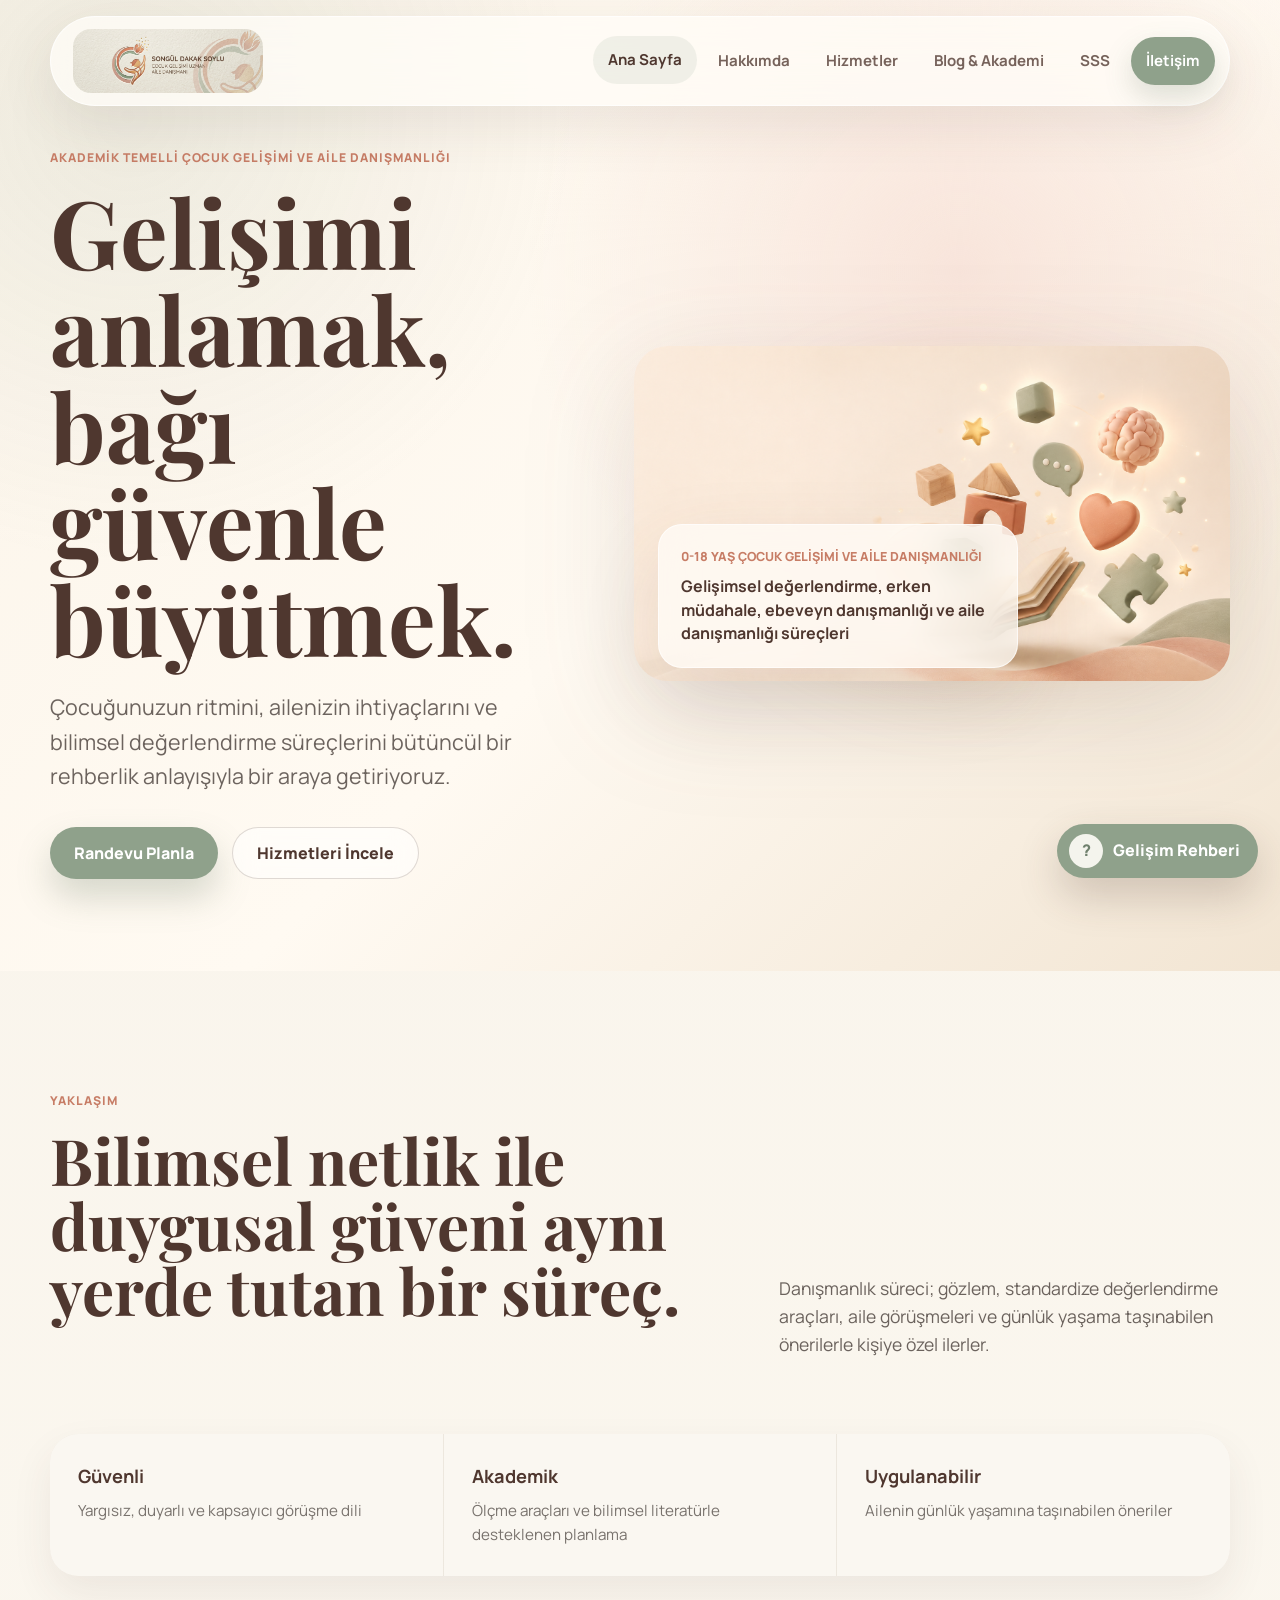
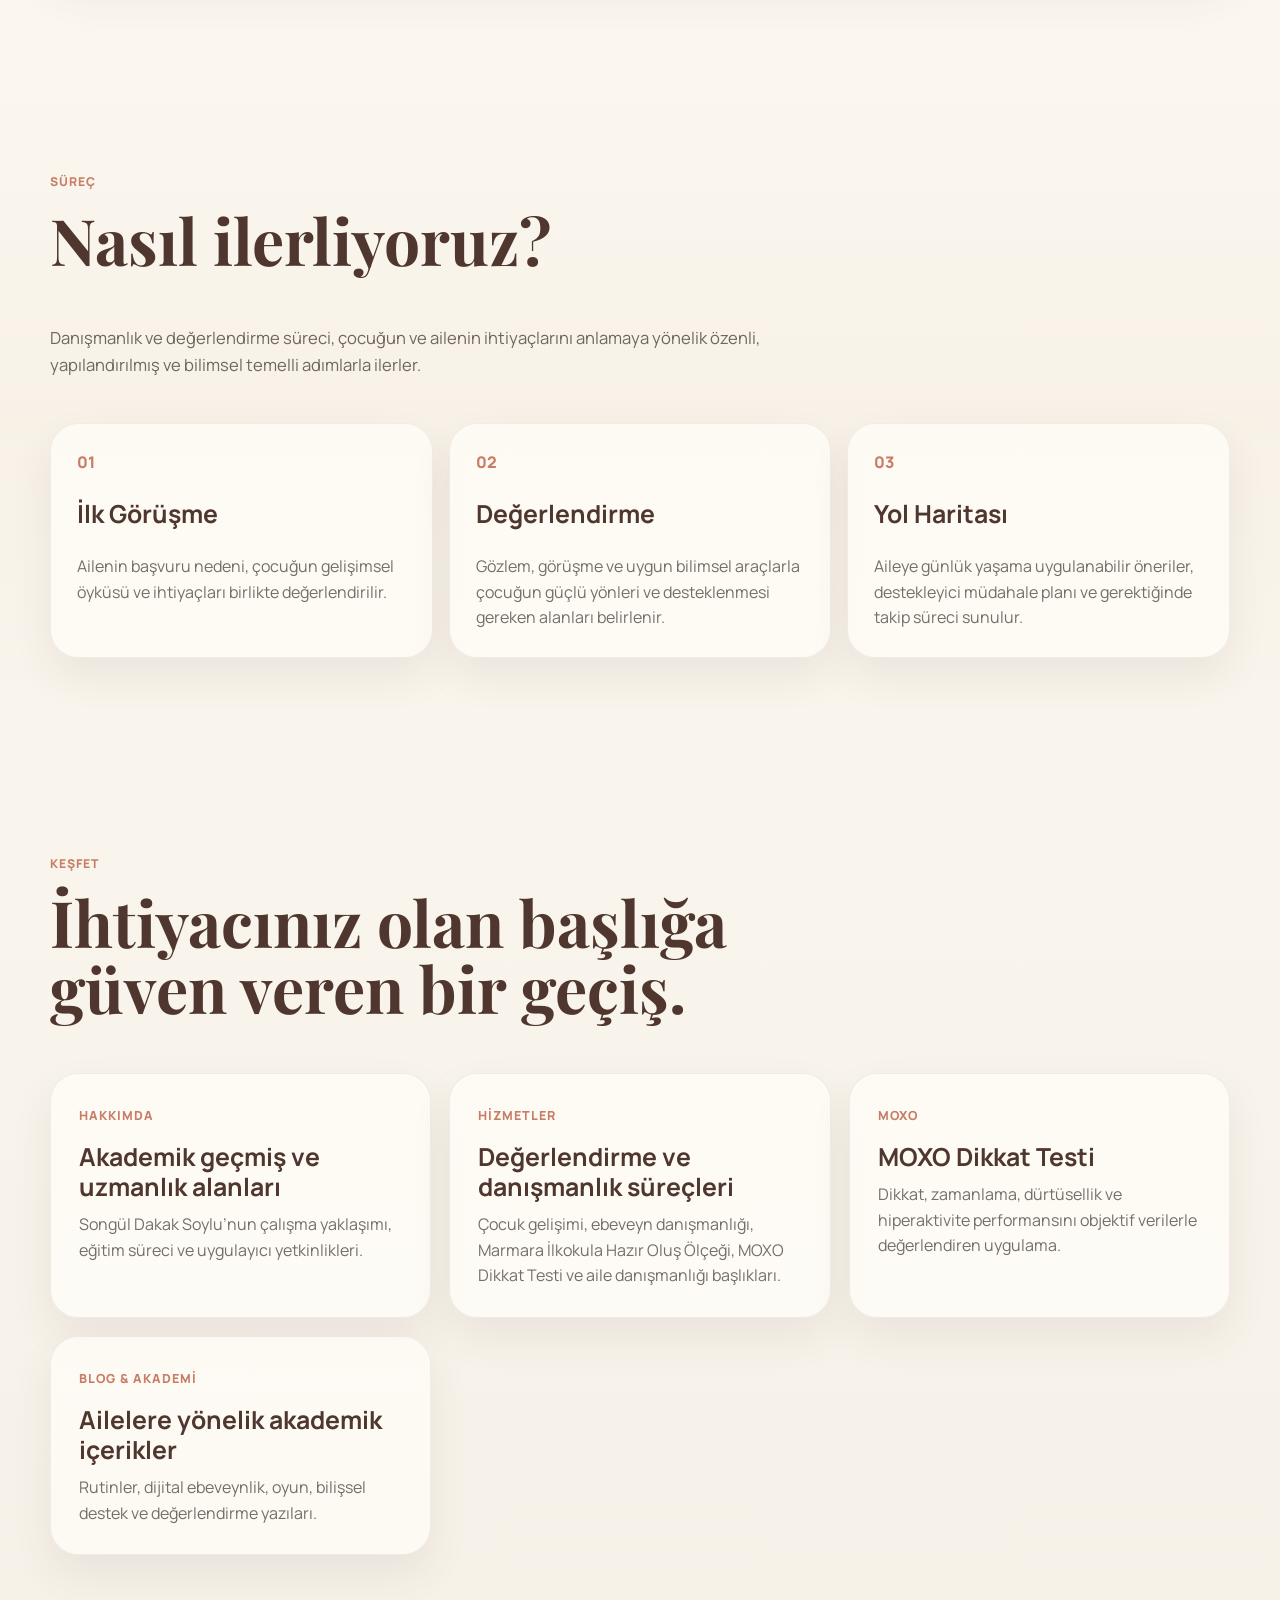
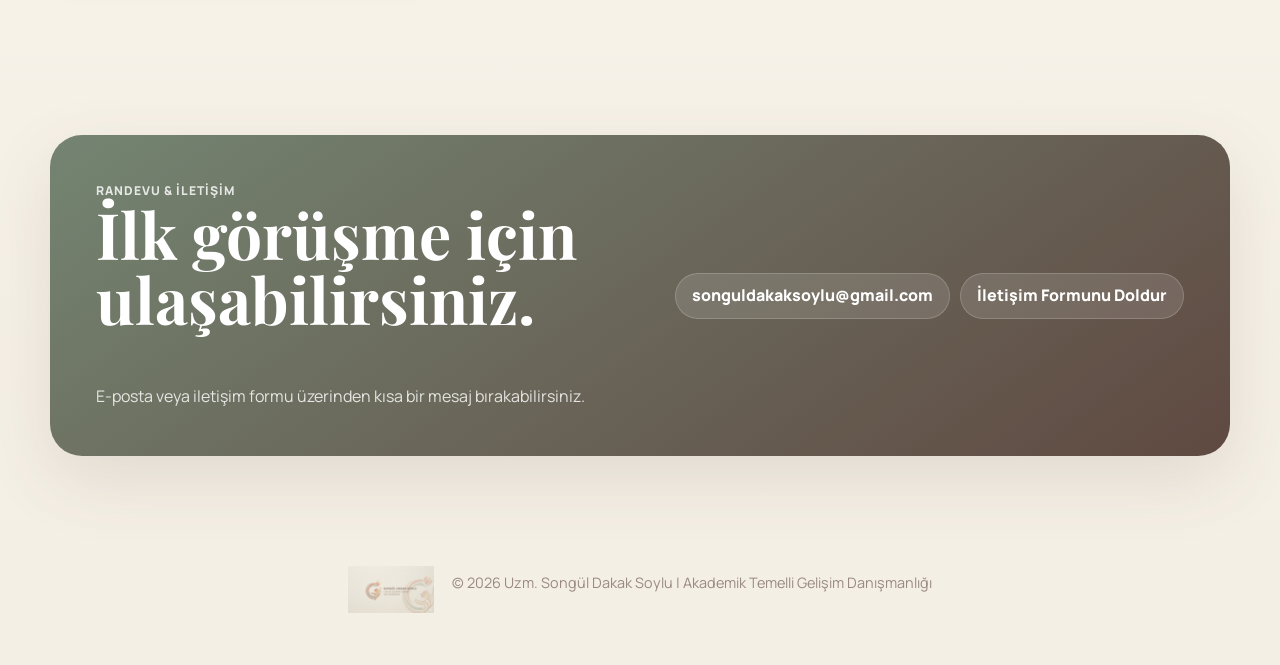
==== index.html @ 831664be "Initial website upload" ====
<!DOCTYPE html>
<html lang="tr">
<head>
  <meta charset="UTF-8">
  <meta name="viewport" content="width=device-width, initial-scale=1.0">
  <meta name="description" content="Çocuk gelişimi, gelişimsel değerlendirme, ebeveyn danışmanlığı ve aile danışmanlığı alanlarında akademik temelli, bütüncül ve güven veren danışmanlık hizmetleri.">
  <title>Songül Dakak Soylu | Çocuk Gelişimi Uzmanı ve Aile Danışmanı</title>
  <link rel="preconnect" href="https://fonts.googleapis.com">
  <link rel="preconnect" href="https://fonts.gstatic.com" crossorigin>
  <link href="https://fonts.googleapis.com/css2?family=Manrope:wght@400;500;600;700;800&family=Playfair+Display:wght@600;700&display=swap" rel="stylesheet">
  <link rel="stylesheet" href="assets/css/style.css">
</head>
<body>
  <header class="site-header" data-header>
    <a class="brand" href="index.html" aria-label="Ana sayfa">
      <img src="assets/images/logo-son.png" alt="Songül Dakak Soylu logosu">
    </a>
    <button class="menu-toggle" type="button" aria-label="Menüyü aç" aria-expanded="false" data-menu-toggle><span></span><span></span></button>
    <nav class="site-nav" data-nav>
      <a class="is-active" href="index.html">Ana Sayfa</a>
      <a href="hakkimda.html">Hakkımda</a>
      <a href="hizmetler.html">Hizmetler</a>
      <a href="blog.html">Blog & Akademi</a>
      <a href="sss.html">SSS</a>
      <a class="nav-cta" href="iletisim.html">İletişim</a>
    </nav>
  </header>

  <main>
    <section class="hero section">
      <div class="hero-shell">
        <div class="hero-content reveal">
          <p class="eyebrow">Akademik temelli çocuk gelişimi ve aile danışmanlığı</p>
          <h1>Gelişimi anlamak, bağı güvenle büyütmek.</h1>
          <p class="hero-lead">Çocuğunuzun ritmini, ailenizin ihtiyaçlarını ve bilimsel değerlendirme süreçlerini bütüncül bir rehberlik anlayışıyla bir araya getiriyoruz.</p>
          <div class="hero-actions">
            <a class="button primary" href="iletisim.html">Randevu Planla</a>
            <a class="button secondary" href="hizmetler.html">Hizmetleri İncele</a>
          </div>
        </div>
        <div class="hero-visual reveal">
          <img src="assets/images/hero-3d.png" alt="Çocuk gelişimi, oyun, öğrenme ve duygu sembollerini gösteren pastel 3D illüstrasyon">
          <div class="hero-panel">
            <span>0-18 Yaş Çocuk Gelişimi ve Aile Danışmanlığı</span>
            <strong>Gelişimsel değerlendirme, erken müdahale, ebeveyn danışmanlığı ve aile danışmanlığı süreçleri</strong>
          </div>
        </div>
      </div>
    </section>

    <section class="intro section">
      <div class="section-kicker">Yaklaşım</div>
      <div class="intro-grid">
        <h2>Bilimsel netlik ile duygusal güveni aynı yerde tutan bir süreç.</h2>
        <p>Danışmanlık süreci; gözlem, standardize değerlendirme araçları, aile görüşmeleri ve günlük yaşama taşınabilen önerilerle kişiye özel ilerler.</p>
      </div>
      <div class="trust-strip reveal-group">
        <div><strong>Güvenli</strong><span>Yargısız, duyarlı ve kapsayıcı görüşme dili</span></div>
        <div><strong>Akademik</strong><span>Ölçme araçları ve bilimsel literatürle desteklenen planlama</span></div>
        <div><strong>Uygulanabilir</strong><span>Ailenin günlük yaşamına taşınabilen öneriler</span></div>
      </div>
    </section>

    <section class="process section">
      <div class="section-head reveal">
        <p class="eyebrow">Süreç</p>
        <h2>Nasıl ilerliyoruz?</h2>
        <p>Danışmanlık ve değerlendirme süreci, çocuğun ve ailenin ihtiyaçlarını anlamaya yönelik özenli, yapılandırılmış ve bilimsel temelli adımlarla ilerler.</p>
      </div>
      <div class="process-grid reveal-group">
        <article class="process-card">
          <span>01</span>
          <h3>İlk Görüşme</h3>
          <p>Ailenin başvuru nedeni, çocuğun gelişimsel öyküsü ve ihtiyaçları birlikte değerlendirilir.</p>
        </article>
        <article class="process-card">
          <span>02</span>
          <h3>Değerlendirme</h3>
          <p>Gözlem, görüşme ve uygun bilimsel araçlarla çocuğun güçlü yönleri ve desteklenmesi gereken alanları belirlenir.</p>
        </article>
        <article class="process-card">
          <span>03</span>
          <h3>Yol Haritası</h3>
          <p>Aileye günlük yaşama uygulanabilir öneriler, destekleyici müdahale planı ve gerektiğinde takip süreci sunulur.</p>
        </article>
      </div>
    </section>

    <section class="section">
      <div class="section-head reveal">
        <p class="eyebrow">Keşfet</p>
        <h2>İhtiyacınız olan başlığa güven veren bir geçiş.</h2>
      </div>
      <div class="home-links reveal-group">
        <a class="link-card" href="hakkimda.html">
          <span>Hakkımda</span>
          <h3>Akademik geçmiş ve uzmanlık alanları</h3>
          <p>Songül Dakak Soylu’nun çalışma yaklaşımı, eğitim süreci ve uygulayıcı yetkinlikleri.</p>
        </a>
        <a class="link-card" href="hizmetler.html">
          <span>Hizmetler</span>
          <h3>Değerlendirme ve danışmanlık süreçleri</h3>
          <p>Çocuk gelişimi, ebeveyn danışmanlığı, Marmara İlkokula Hazır Oluş Ölçeği, MOXO Dikkat Testi ve aile danışmanlığı başlıkları.</p>
        </a>
        <a class="link-card" href="hizmetler.html">
          <span>MOXO</span>
          <h3>MOXO Dikkat Testi</h3>
          <p>Dikkat, zamanlama, dürtüsellik ve hiperaktivite performansını objektif verilerle değerlendiren uygulama.</p>
        </a>
        <a class="link-card" href="blog.html">
          <span>Blog & Akademi</span>
          <h3>Ailelere yönelik akademik içerikler</h3>
          <p>Rutinler, dijital ebeveynlik, oyun, bilişsel destek ve değerlendirme yazıları.</p>
        </a>
      </div>
    </section>

    <section class="mini-contact section">
      <div class="mini-contact-card reveal">
        <div>
          <p class="eyebrow">Randevu & İletişim</p>
          <h2>İlk görüşme için ulaşabilirsiniz.</h2>
          <p>E-posta veya iletişim formu üzerinden kısa bir mesaj bırakabilirsiniz.</p>
        </div>
        <div class="mini-contact-actions">
          <a href="mailto:songuldakaksoylu@gmail.com">songuldakaksoylu@gmail.com</a>
          <a href="iletisim.html">İletişim Formunu Doldur</a>
        </div>
      </div>
    </section>
  </main>

  <footer class="site-footer">
    <img src="assets/images/logo-son.png" alt="">
    <p>© 2026 Uzm. Songül Dakak Soylu | Akademik Temelli Gelişim Danışmanlığı</p>
  </footer>
  <script src="assets/js/chatbot.js"></script>
  <script src="assets/js/main.js"></script>
</body>
</html>
---- assets/css/style.css ----
:root {
  --sage: #8fa18b;
  --sage-deep: #6f806d;
  --terracotta: #c77d66;
  --clay: #d8a25d;
  --earth: #4f372f;
  --ink: #2d2420;
  --ivory: #fbf7ef;
  --paper: #fffdf8;
  --linen: #efe3d2;
  --mist: #eef1ea;
  --shadow: 0 24px 70px rgba(79, 55, 47, 0.12);
  --soft-shadow: 0 18px 40px rgba(79, 55, 47, 0.08);
  --radius: 28px;
}

* {
  box-sizing: border-box;
}

html {
  scroll-behavior: smooth;
  scroll-padding-top: 116px;
}

body {
  margin: 0;
  color: var(--ink);
  background:
    radial-gradient(circle at top left, rgba(199, 125, 102, 0.12), transparent 28rem),
    linear-gradient(180deg, #f8f3ea 0%, var(--ivory) 48%, #f4efe5 100%);
  font-family: "Manrope", system-ui, sans-serif;
  line-height: 1.6;
}

body.nav-open {
  overflow: hidden;
}

a {
  color: inherit;
  text-decoration: none;
}

img {
  display: block;
  max-width: 100%;
}

.site-header {
  position: fixed;
  top: 16px;
  left: 50%;
  z-index: 50;
  width: min(1180px, calc(100% - 32px));
  transform: translateX(-50%);
  display: flex;
  align-items: center;
  justify-content: space-between;
  gap: 24px;
  padding: 12px 14px 12px 22px;
  border: 1px solid rgba(255, 255, 255, 0.7);
  border-radius: 999px;
  background: rgba(255, 253, 248, 0.76);
  box-shadow: 0 18px 55px rgba(79, 55, 47, 0.1);
  backdrop-filter: blur(22px);
  transition: padding 0.25s ease, box-shadow 0.25s ease, background 0.25s ease;
}

.site-header.is-scrolled {
  padding-block: 10px;
  background: rgba(255, 253, 248, 0.9);
  box-shadow: 0 12px 35px rgba(79, 55, 47, 0.12);
}

.site-header:hover {
  box-shadow: 0 20px 60px rgba(79, 55, 47, 0.15);
}

.brand {
  display: flex;
  align-items: center;
  width: clamp(165px, 15vw, 190px);
  height: 64px;
  overflow: hidden;
  border-radius: 18px;
  min-width: 150px;
}

.brand img {
  width: 100%;
  height: 100%;
  object-fit: cover;
  object-position: center;
  filter: drop-shadow(0 8px 18px rgba(79, 55, 47, 0.13));
}

.site-nav {
  display: flex;
  align-items: center;
  gap: 6px;
  font-size: 0.94rem;
  font-weight: 700;
  color: rgba(79, 55, 47, 0.78);
}

.site-nav a {
  padding: 12px 15px;
  border-radius: 999px;
  transition: color 0.22s ease, background 0.22s ease, transform 0.22s ease;
}

.site-nav a:hover,
.site-nav a.is-active {
  color: var(--earth);
  background: rgba(143, 161, 139, 0.13);
  transform: translateY(-1px);
}

.site-nav .nav-cta {
  color: #fff;
  background: var(--sage);
  box-shadow: 0 12px 28px rgba(111, 128, 109, 0.24);
}

.site-nav .nav-cta:hover {
  color: #fff;
  background: var(--sage-deep);
}

.menu-toggle {
  display: none;
  width: 46px;
  height: 46px;
  border: 0;
  border-radius: 50%;
  background: var(--sage);
  cursor: pointer;
}

.menu-toggle span {
  display: block;
  width: 18px;
  height: 2px;
  margin: 5px auto;
  border-radius: 99px;
  background: #fff;
  transition: transform 0.25s ease;
}

.section {
  position: relative;
  padding: 108px max(24px, calc((100vw - 1180px) / 2));
  scroll-margin-top: 116px;
}

.hero {
  min-height: auto;
  display: block;
  overflow: hidden;
  padding-top: 128px;
  padding-bottom: 72px;
  color: var(--ink);
  background:
    radial-gradient(circle at 75% 28%, rgba(247, 225, 215, 0.86), transparent 27rem),
    radial-gradient(circle at 10% 12%, rgba(143, 161, 139, 0.13), transparent 28rem),
    linear-gradient(135deg, #fbf4e9 0%, #fffaf2 54%, #f2e5d3 100%);
}

.page-main {
  padding-top: 116px;
}

.page-hero {
  padding-top: 84px;
  padding-bottom: 58px;
  background:
    radial-gradient(circle at 82% 18%, rgba(247, 225, 215, 0.72), transparent 28rem),
    linear-gradient(135deg, #fbf4e9 0%, #fffaf2 100%);
}

.blog-page-hero {
  padding-top: 56px;
  padding-bottom: 34px;
}

.page-hero-inner {
  width: min(1180px, calc(100% - 48px));
  margin: 0 auto;
}

.page-hero p:not(.eyebrow) {
  max-width: 720px;
  color: rgba(45, 36, 32, 0.68);
  font-size: 1.14rem;
}

.blog-hero-subtitle {
  margin-bottom: 14px;
  color: var(--earth);
  font-family: "Manrope", system-ui, sans-serif;
  font-size: clamp(1.35rem, 3vw, 2.15rem) !important;
  font-weight: 800;
  line-height: 1.18;
}

.hero-shell {
  display: grid;
  grid-template-columns: minmax(0, 0.92fr) minmax(360px, 1.08fr);
  gap: clamp(32px, 6vw, 78px);
  align-items: center;
}

.hero-visual {
  position: relative;
  isolation: isolate;
}

.hero-visual::before {
  content: "";
  position: absolute;
  inset: 10% 4% 2% 18%;
  z-index: -1;
  border-radius: 50%;
  background: rgba(216, 162, 93, 0.2);
  filter: blur(42px);
  animation: glowPulse 5.8s ease-in-out infinite;
}

.hero-visual img {
  width: 100%;
  height: auto;
  object-fit: contain;
  border-radius: 34px;
  filter: drop-shadow(0 28px 54px rgba(93, 64, 55, 0.14));
  animation: floatingHero 7.2s ease-in-out infinite;
}

.hero-content {
  position: relative;
  z-index: 2;
  width: min(620px, 100%);
  padding: 20px 0;
}

.eyebrow,
.section-kicker {
  margin: 0 0 16px;
  color: var(--terracotta);
  font-size: 0.76rem;
  font-weight: 800;
  letter-spacing: 0.08em;
  text-transform: uppercase;
}

.hero .eyebrow {
  color: var(--terracotta);
}

h1,
h2,
h3,
p {
  margin-top: 0;
}

h1,
h2 {
  font-family: "Playfair Display", Georgia, serif;
  line-height: 1.02;
  letter-spacing: 0;
}

h1 {
  max-width: 680px;
  margin-bottom: 24px;
  color: var(--earth);
  font-size: clamp(3rem, 7.4vw, 6.65rem);
}

h2 {
  color: var(--earth);
  font-size: clamp(2.2rem, 5vw, 4.9rem);
}

h3 {
  color: var(--earth);
  font-size: clamp(1.18rem, 2vw, 1.55rem);
  line-height: 1.22;
}

.hero-lead {
  max-width: 610px;
  margin-bottom: 34px;
  color: rgba(45, 36, 32, 0.7);
  font-size: clamp(1.05rem, 2vw, 1.34rem);
}

.button {
  display: inline-flex;
  align-items: center;
  justify-content: center;
  min-height: 52px;
  padding: 0 24px;
  border: 0;
  border-radius: 999px;
  font: inherit;
  font-weight: 800;
  cursor: pointer;
  transition: transform 0.22s ease, box-shadow 0.22s ease, background 0.22s ease;
}

.button:hover {
  transform: translateY(-2px);
}

.button.primary {
  color: #fff;
  background: var(--sage);
  box-shadow: 0 18px 34px rgba(111, 128, 109, 0.28);
}

.button.primary:hover {
  background: var(--sage-deep);
  box-shadow: 0 22px 42px rgba(111, 128, 109, 0.34);
}

.button.secondary {
  color: var(--earth);
  border: 1px solid rgba(79, 55, 47, 0.18);
  background: rgba(255, 255, 255, 0.5);
  backdrop-filter: blur(12px);
}

.hero-actions {
  display: flex;
  flex-wrap: wrap;
  gap: 14px;
}

.hero-panel {
  position: absolute;
  left: 4%;
  bottom: 4%;
  z-index: 3;
  width: min(360px, calc(100% - 48px));
  padding: 22px;
  border: 1px solid rgba(255, 255, 255, 0.66);
  border-radius: 24px;
  color: var(--earth);
  background: rgba(255, 253, 248, 0.72);
  box-shadow: 0 28px 80px rgba(93, 64, 55, 0.12);
  backdrop-filter: blur(18px);
}

.hero-panel span {
  display: block;
  margin-bottom: 8px;
  color: var(--terracotta);
  font-size: 0.78rem;
  font-weight: 800;
  text-transform: uppercase;
}

.home-links {
  display: grid;
  grid-template-columns: repeat(3, 1fr);
  gap: 18px;
}

.link-card,
.info-card {
  display: block;
  padding: 28px;
  border: 1px solid rgba(79, 55, 47, 0.08);
  border-radius: var(--radius);
  background: rgba(255, 253, 248, 0.78);
  box-shadow: var(--soft-shadow);
  transition: transform 0.24s ease, box-shadow 0.24s ease, border-color 0.24s ease;
}

.link-card:hover {
  transform: translateY(-5px);
  border-color: rgba(143, 161, 139, 0.34);
  box-shadow: var(--shadow);
}

.link-card span {
  color: var(--terracotta);
  font-size: 0.78rem;
  font-weight: 900;
  letter-spacing: 0.08em;
  text-transform: uppercase;
}

.link-card h3,
.info-card h3 {
  margin: 14px 0 10px;
}

.link-card p,
.info-card p {
  margin-bottom: 0;
  color: rgba(45, 36, 32, 0.66);
}

.hero-panel strong {
  display: block;
  font-size: 1rem;
  line-height: 1.45;
}

.intro {
  padding-top: 120px;
}

.intro-grid {
  display: grid;
  grid-template-columns: minmax(0, 1.08fr) minmax(280px, 0.72fr);
  gap: 52px;
  align-items: end;
}

.intro-grid p {
  color: rgba(45, 36, 32, 0.7);
  font-size: 1.1rem;
}

.trust-strip {
  display: grid;
  grid-template-columns: repeat(3, 1fr);
  gap: 1px;
  margin-top: 58px;
  overflow: hidden;
  border-radius: var(--radius);
  background: rgba(79, 55, 47, 0.08);
  box-shadow: var(--soft-shadow);
}

.trust-strip div {
  padding: 28px;
  background: rgba(255, 253, 248, 0.76);
}

.trust-strip strong,
.trust-strip span {
  display: block;
}

.trust-strip strong {
  margin-bottom: 8px;
  color: var(--earth);
  font-size: 1.14rem;
}

.trust-strip span {
  color: rgba(45, 36, 32, 0.63);
  font-size: 0.95rem;
}

.process {
  padding-top: 88px;
  padding-bottom: 88px;
  background: linear-gradient(180deg, rgba(255, 253, 248, 0), rgba(239, 227, 210, 0.26), rgba(255, 253, 248, 0));
}

.process .section-head p:not(.eyebrow) {
  max-width: 760px;
  color: rgba(45, 36, 32, 0.68);
  font-size: 1.04rem;
}

.process-grid {
  display: grid;
  grid-template-columns: repeat(3, 1fr);
  gap: 16px;
}

.process-card {
  padding: 26px;
  border: 1px solid rgba(79, 55, 47, 0.08);
  border-radius: var(--radius);
  background: rgba(255, 253, 248, 0.78);
  box-shadow: var(--soft-shadow);
}

.process-card span {
  display: inline-flex;
  margin-bottom: 24px;
  color: var(--terracotta);
  font-weight: 900;
}

.process-card p {
  margin-bottom: 0;
  color: rgba(45, 36, 32, 0.66);
}

.section-head {
  max-width: 810px;
  margin-bottom: 44px;
}

.services {
  background: linear-gradient(180deg, rgba(239, 227, 210, 0.36), rgba(251, 247, 239, 0));
}

.service-grid {
  display: grid;
  grid-template-columns: repeat(4, 1fr);
  gap: 16px;
}

.service-grid.expanded {
  grid-template-columns: repeat(auto-fit, minmax(260px, 1fr));
}

.service-groups {
  display: grid;
  gap: 34px;
}

.service-group h2 {
  margin-bottom: 18px;
  font-family: "Manrope", system-ui, sans-serif;
  font-size: clamp(1.35rem, 2.4vw, 2rem);
  line-height: 1.2;
}

.service-card,
.blog-card {
  position: relative;
  min-height: 310px;
  padding: 30px;
  border: 1px solid rgba(79, 55, 47, 0.08);
  border-radius: var(--radius);
  background: rgba(255, 253, 248, 0.78);
  box-shadow: var(--soft-shadow);
  transition: transform 0.28s ease, box-shadow 0.28s ease, border-color 0.28s ease;
}

.service-card:hover,
.blog-card:hover {
  transform: translateY(-7px);
  border-color: rgba(143, 161, 139, 0.34);
  box-shadow: var(--shadow);
}

.service-card.featured {
  color: #fff;
  background:
    linear-gradient(145deg, rgba(111, 128, 109, 0.96), rgba(79, 55, 47, 0.88)),
    var(--sage);
}

.service-card span {
  display: inline-flex;
  margin-bottom: 42px;
  color: var(--terracotta);
  font-weight: 800;
}

.service-card.featured span,
.service-card.featured h3,
.service-card.featured p {
  color: #fff;
}

.service-card p,
.blog-card p,
.about-copy p,
.academy-feature p,
.contact-info p {
  color: rgba(45, 36, 32, 0.68);
}

.service-card.featured p {
  color: rgba(255, 255, 255, 0.8);
}

.about-card {
  display: grid;
  grid-template-columns: 0.82fr 1fr;
  gap: 56px;
  align-items: start;
  padding: clamp(28px, 5vw, 64px);
  border: 1px solid rgba(79, 55, 47, 0.08);
  border-radius: 36px;
  background: rgba(255, 253, 248, 0.82);
  box-shadow: var(--shadow);
}

.about-copy h1 {
  margin-bottom: 26px;
}

.about-image {
  display: grid;
  place-items: center;
  min-height: 420px;
  overflow: hidden;
  border-radius: 28px;
  background:
    radial-gradient(circle at 20% 20%, rgba(199, 125, 102, 0.16), transparent 24rem),
    linear-gradient(145deg, #f4eadb, #fefbf6);
}

.about-image img {
  width: 100%;
  height: 100%;
  max-height: 560px;
  object-fit: contain;
  opacity: 0.96;
  border-radius: 22px;
}

.credentials {
  display: flex;
  flex-wrap: wrap;
  gap: 10px;
  margin-top: 28px;
}

.credentials span {
  padding: 10px 14px;
  border: 1px solid rgba(143, 161, 139, 0.24);
  border-radius: 999px;
  color: var(--earth);
  background: rgba(143, 161, 139, 0.1);
  font-size: 0.88rem;
  font-weight: 800;
}

.programs-block {
  grid-column: 1 / -1;
  margin-top: 34px;
  padding-top: 30px;
  border-top: 1px solid rgba(79, 55, 47, 0.09);
}

.programs-block h2 {
  margin-bottom: 14px;
  font-family: "Manrope", system-ui, sans-serif;
  font-size: clamp(1.35rem, 2.4vw, 2rem);
  line-height: 1.2;
}

.programs-block > p {
  max-width: 760px;
  margin-bottom: 22px;
}

.program-groups {
  display: grid;
  gap: 22px;
}

.program-group > h3 {
  margin: 0 0 12px;
  color: var(--sage-deep);
  font-size: 0.98rem;
  font-weight: 900;
  letter-spacing: 0.06em;
  text-transform: uppercase;
}

.program-grid {
  display: grid;
  grid-template-columns: repeat(auto-fit, minmax(250px, 1fr));
  gap: 12px;
}

.program-card {
  padding: 18px;
  border: 1px solid rgba(143, 161, 139, 0.22);
  border-radius: 20px;
  background: rgba(143, 161, 139, 0.08);
}

.program-card h3 {
  margin-bottom: 8px;
  color: var(--earth);
  font-size: 1rem;
}

.program-card p {
  margin-bottom: 0;
  color: rgba(45, 36, 32, 0.68);
  font-size: 0.93rem;
  line-height: 1.58;
}

.academy-feature {
  display: flex;
  align-items: center;
  justify-content: space-between;
  gap: 24px;
  margin-bottom: 18px;
  padding: 34px;
  border-radius: var(--radius);
  background: var(--earth);
  box-shadow: var(--shadow);
}

.academy-feature h3,
.academy-feature p {
  color: #fff;
}

.academy-feature p {
  max-width: 600px;
  margin-bottom: 0;
  opacity: 0.78;
}

.blog-list {
  margin-top: 18px;
}

.blog-list[hidden],
.blog-detail[hidden] {
  display: none !important;
}

.blog-grid {
  display: grid;
  grid-template-columns: repeat(3, 1fr);
  gap: 18px;
}

.blog-card {
  display: grid;
  grid-template-rows: auto 1fr;
  min-height: 260px;
  overflow: hidden;
  padding: 0;
  color: inherit;
  text-align: left;
  appearance: none;
  cursor: pointer;
  font: inherit;
}

.blog-card:focus-visible,
.back-to-list:focus-visible {
  outline: 4px solid rgba(143, 161, 139, 0.35);
  outline-offset: 4px;
}

.blog-card img {
  width: 100%;
  aspect-ratio: 16 / 10;
  object-fit: cover;
  background: var(--linen);
}

.blog-card-body {
  padding: 24px;
}

.blog-card span {
  display: inline-flex;
  margin-bottom: 18px;
  color: var(--sage-deep);
  font-size: 0.78rem;
  font-weight: 900;
  letter-spacing: 0.08em;
  text-transform: uppercase;
}

.blog-detail {
  margin-top: 28px;
}

.back-to-list {
  display: inline-flex;
  align-items: center;
  justify-content: center;
  min-height: 48px;
  margin-bottom: 24px;
  padding: 0 20px;
  border: 1px solid rgba(143, 161, 139, 0.25);
  border-radius: 999px;
  color: var(--sage-deep);
  background: rgba(255, 253, 248, 0.84);
  box-shadow: var(--soft-shadow);
  font: inherit;
  font-weight: 900;
  cursor: pointer;
  transition: transform 0.22s ease, box-shadow 0.22s ease;
}

.back-to-list::before {
  content: "←";
  margin-right: 8px;
}

.back-to-list:hover {
  transform: translateY(-2px);
  box-shadow: var(--shadow);
}

.blog-detail-card {
  overflow: hidden;
  border: 1px solid rgba(79, 55, 47, 0.08);
  border-radius: 34px;
  background: rgba(255, 253, 248, 0.9);
  box-shadow: var(--shadow);
}

.article-image-container {
  display: flex;
  justify-content: center;
  padding: clamp(22px, 4vw, 48px);
  background: #fff;
}

.article-image-container img {
  width: min(100%, 1100px);
  height: auto;
  max-height: 620px;
  object-fit: contain;
  border-radius: 26px;
  box-shadow: var(--soft-shadow);
}

.article-content {
  width: min(900px, 100%);
  margin: 0 auto;
  padding: clamp(30px, 5vw, 64px) clamp(18px, 4vw, 32px);
}

.article-content .article-title {
  margin-bottom: 28px;
  font-size: clamp(2rem, 4vw, 3.45rem);
}

.article-content .article-section-title {
  margin: 48px 0 18px;
  color: var(--earth);
  font-family: "Playfair Display", Georgia, serif;
  font-size: clamp(1.65rem, 3vw, 2.35rem);
  line-height: 1.16;
}

.article-content h3 {
  margin: 44px 0 16px;
  padding-left: 16px;
  border-left: 5px solid var(--sage);
  color: var(--sage-deep);
}

.article-content p {
  margin-bottom: 24px;
  color: rgba(45, 36, 32, 0.72);
  font-size: 1.04rem;
  line-height: 1.88;
}

.article-content ul {
  margin: 0 0 28px;
  padding: 0;
  list-style: none;
}

.article-content li {
  position: relative;
  margin-bottom: 14px;
  padding-left: 28px;
  color: rgba(45, 36, 32, 0.74);
  line-height: 1.75;
}

.article-content li::before {
  content: "";
  position: absolute;
  top: 0.72em;
  left: 0;
  width: 9px;
  height: 9px;
  border-radius: 50%;
  background: var(--sage);
}

.highlight-box {
  margin: 34px 0;
  padding: clamp(22px, 4vw, 36px);
  border-radius: 26px;
  color: var(--earth);
  background: linear-gradient(135deg, rgba(247, 225, 215, 0.9), rgba(239, 227, 210, 0.72));
}

.article-cta {
  border: 1px solid rgba(143, 161, 139, 0.24);
  background: linear-gradient(135deg, rgba(143, 161, 139, 0.16), rgba(247, 225, 215, 0.74));
  font-weight: 800;
}

.faq-hero {
  padding-bottom: 42px;
}

.faq-section {
  padding-top: 72px;
}

.faq-shell {
  width: min(960px, 100%);
  margin: 0 auto;
}

.faq-category {
  margin-bottom: 34px;
}

.faq-category h2 {
  margin-bottom: 18px;
  font-family: "Manrope", system-ui, sans-serif;
  font-size: clamp(1.35rem, 2.5vw, 2rem);
  line-height: 1.22;
}

.faq-list {
  display: grid;
  gap: 12px;
}

.faq-item {
  overflow: hidden;
  border: 1px solid rgba(79, 55, 47, 0.09);
  border-radius: 22px;
  background: rgba(255, 253, 248, 0.86);
  box-shadow: var(--soft-shadow);
}

.faq-item summary {
  display: flex;
  align-items: center;
  justify-content: space-between;
  gap: 18px;
  padding: 20px 22px;
  color: var(--earth);
  font-weight: 900;
  cursor: pointer;
  list-style: none;
}

.faq-item summary::-webkit-details-marker {
  display: none;
}

.faq-item summary::after {
  content: "+";
  flex: 0 0 auto;
  width: 30px;
  height: 30px;
  display: inline-grid;
  place-items: center;
  border-radius: 50%;
  color: #fff;
  background: var(--sage);
  font-weight: 900;
  transition: transform 0.22s ease, background 0.22s ease;
}

.faq-item[open] summary::after {
  content: "−";
  background: var(--sage-deep);
}

.faq-item summary:focus-visible {
  outline: 4px solid rgba(143, 161, 139, 0.35);
  outline-offset: 4px;
}

.faq-answer {
  padding: 0 22px 22px;
}

.faq-answer p {
  margin-bottom: 14px;
  color: rgba(45, 36, 32, 0.72);
  line-height: 1.78;
}

.faq-keywords,
.faq-cta {
  padding: 14px 16px;
  border-radius: 18px;
  background: rgba(143, 161, 139, 0.09);
  font-size: 0.94rem;
}

.faq-keywords span {
  color: var(--earth);
  font-weight: 900;
}

.faq-cta {
  color: var(--earth) !important;
  background: linear-gradient(135deg, rgba(247, 225, 215, 0.75), rgba(239, 227, 210, 0.52));
}

.contact-shell {
  display: grid;
  grid-template-columns: 0.82fr 1fr;
  overflow: hidden;
  border-radius: 36px;
  background: var(--paper);
  box-shadow: var(--shadow);
}

.mini-contact {
  padding-top: 72px;
  padding-bottom: 72px;
}

.mini-contact-card {
  display: grid;
  grid-template-columns: 1fr auto;
  gap: 28px;
  align-items: center;
  padding: clamp(28px, 5vw, 46px);
  border-radius: 32px;
  color: #fff;
  background: linear-gradient(145deg, rgba(111, 128, 109, 0.96), rgba(79, 55, 47, 0.9));
  box-shadow: var(--shadow);
}

.mini-contact-card h2,
.mini-contact-card p {
  color: #fff;
}

.mini-contact-card p {
  margin-bottom: 0;
  opacity: 0.82;
}

.mini-contact-actions {
  display: flex;
  flex-wrap: wrap;
  gap: 10px;
  justify-content: flex-end;
}

.mini-contact-actions a {
  display: inline-flex;
  align-items: center;
  min-height: 46px;
  padding: 0 16px;
  border: 1px solid rgba(255, 255, 255, 0.18);
  border-radius: 999px;
  background: rgba(255, 255, 255, 0.12);
  color: #fff;
  font-weight: 800;
}

.contact-info {
  padding: clamp(30px, 5vw, 60px);
  color: #fff;
  background:
    linear-gradient(145deg, rgba(111, 128, 109, 0.96), rgba(79, 55, 47, 0.92)),
    var(--sage);
}

.contact-info h2,
.contact-info p {
  color: #fff;
}

.contact-info p {
  opacity: 0.82;
}

.contact-links {
  display: grid;
  gap: 12px;
  margin-top: 34px;
}

.contact-links a {
  padding: 15px 17px;
  border: 1px solid rgba(255, 255, 255, 0.18);
  border-radius: 18px;
  background: rgba(255, 255, 255, 0.1);
  transition: transform 0.22s ease, background 0.22s ease;
}

.contact-links a:hover {
  transform: translateX(4px);
  background: rgba(255, 255, 255, 0.16);
}

.contact-form {
  display: grid;
  gap: 18px;
  padding: clamp(28px, 5vw, 60px);
}

label span {
  display: block;
  margin-bottom: 8px;
  color: rgba(79, 55, 47, 0.62);
  font-size: 0.78rem;
  font-weight: 900;
  letter-spacing: 0.06em;
  text-transform: uppercase;
}

input,
select,
textarea {
  width: 100%;
  border: 1px solid rgba(79, 55, 47, 0.12);
  border-radius: 18px;
  outline: 0;
  padding: 16px 18px;
  color: var(--ink);
  background: #fbfaf6;
  font: inherit;
  transition: border-color 0.2s ease, box-shadow 0.2s ease, background 0.2s ease;
}

input:focus,
select:focus,
textarea:focus {
  border-color: rgba(143, 161, 139, 0.7);
  background: #fff;
  box-shadow: 0 0 0 4px rgba(143, 161, 139, 0.12);
}

textarea {
  resize: vertical;
}

.site-footer {
  display: flex;
  align-items: center;
  justify-content: center;
  gap: 18px;
  padding: 38px 24px 52px;
  color: rgba(79, 55, 47, 0.55);
  font-size: 0.9rem;
  text-align: center;
}

.site-footer img {
  width: 86px;
  opacity: 0.7;
}

.sr-only {
  position: absolute;
  width: 1px;
  height: 1px;
  padding: 0;
  overflow: hidden;
  clip: rect(0, 0, 0, 0);
  white-space: nowrap;
  border: 0;
}

.chatbot-widget {
  position: fixed;
  right: 22px;
  bottom: 22px;
  z-index: 120;
  font-family: "Manrope", system-ui, sans-serif;
}

.chatbot-toggle {
  display: inline-flex;
  align-items: center;
  gap: 10px;
  min-height: 54px;
  padding: 0 18px 0 12px;
  border: 0;
  border-radius: 999px;
  color: #fff;
  background: var(--sage);
  box-shadow: 0 18px 42px rgba(79, 55, 47, 0.22);
  font: inherit;
  font-weight: 900;
  cursor: pointer;
  transition: transform 0.22s ease, background 0.22s ease, box-shadow 0.22s ease;
}

.chatbot-toggle:hover {
  transform: translateY(-2px);
  background: var(--sage-deep);
  box-shadow: 0 22px 50px rgba(79, 55, 47, 0.28);
}

.chatbot-toggle:focus-visible,
.chatbot-close:focus-visible,
.chatbot-form button:focus-visible,
.chatbot-quick button:focus-visible {
  outline: 4px solid rgba(143, 161, 139, 0.35);
  outline-offset: 4px;
}

.chatbot-toggle-icon {
  display: inline-grid;
  place-items: center;
  width: 34px;
  height: 34px;
  border-radius: 50%;
  color: var(--sage-deep);
  background: rgba(255, 253, 248, 0.9);
  font-weight: 900;
}

.chatbot-panel {
  position: absolute;
  right: 0;
  bottom: 70px;
  width: min(380px, calc(100vw - 32px));
  max-height: min(660px, calc(100vh - 120px));
  display: grid;
  grid-template-rows: auto minmax(180px, 1fr) auto auto;
  overflow: hidden;
  border: 1px solid rgba(79, 55, 47, 0.1);
  border-radius: 28px;
  background: rgba(255, 253, 248, 0.96);
  box-shadow: 0 28px 80px rgba(79, 55, 47, 0.2);
  backdrop-filter: blur(20px);
}

.chatbot-panel[hidden] {
  display: none !important;
}

.chatbot-header {
  display: flex;
  align-items: flex-start;
  justify-content: space-between;
  gap: 18px;
  padding: 20px;
  color: #fff;
  background: linear-gradient(145deg, rgba(111, 128, 109, 0.98), rgba(79, 55, 47, 0.92));
}

.chatbot-header p {
  margin-bottom: 3px;
  color: #fff;
  font-weight: 900;
}

.chatbot-header span {
  color: rgba(255, 255, 255, 0.78);
  font-size: 0.84rem;
}

.chatbot-close {
  display: inline-grid;
  place-items: center;
  flex: 0 0 auto;
  width: 34px;
  height: 34px;
  border: 0;
  border-radius: 50%;
  color: #fff;
  background: rgba(255, 255, 255, 0.14);
  font: inherit;
  font-size: 1.35rem;
  line-height: 1;
  cursor: pointer;
}

.chatbot-messages {
  display: grid;
  align-content: start;
  gap: 10px;
  min-height: 0;
  overflow-y: auto;
  padding: 18px;
}

.chatbot-message {
  width: fit-content;
  max-width: 92%;
  padding: 12px 14px;
  border-radius: 18px;
  color: rgba(45, 36, 32, 0.76);
  background: rgba(143, 161, 139, 0.1);
  font-size: 0.93rem;
  line-height: 1.52;
  white-space: pre-line;
}

.chatbot-message.bot {
  border-top-left-radius: 6px;
}

.chatbot-message.user {
  justify-self: end;
  border-top-right-radius: 6px;
  color: #fff;
  background: var(--sage);
}

.chatbot-quick {
  display: flex;
  gap: 8px;
  overflow-x: auto;
  padding: 0 18px 14px;
}

.chatbot-quick button {
  flex: 0 0 auto;
  border: 1px solid rgba(143, 161, 139, 0.24);
  border-radius: 999px;
  padding: 9px 12px;
  color: var(--earth);
  background: rgba(255, 253, 248, 0.9);
  font: inherit;
  font-size: 0.82rem;
  font-weight: 800;
  cursor: pointer;
}

.chatbot-form {
  display: grid;
  grid-template-columns: minmax(0, 1fr) auto;
  gap: 8px;
  padding: 14px;
  border-top: 1px solid rgba(79, 55, 47, 0.08);
  background: rgba(239, 227, 210, 0.28);
}

.chatbot-form input {
  min-height: 44px;
  border-radius: 999px;
  padding: 0 14px;
  font-size: 0.92rem;
}

.chatbot-form button {
  min-height: 44px;
  border: 0;
  border-radius: 999px;
  padding: 0 14px;
  color: #fff;
  background: var(--sage);
  font: inherit;
  font-size: 0.9rem;
  font-weight: 900;
  cursor: pointer;
}

.reveal,
.reveal-group > * {
  opacity: 0;
  transform: translateY(22px);
  transition: opacity 0.7s ease, transform 0.7s ease;
}

.reveal.is-visible,
.reveal-group > *.is-visible {
  opacity: 1;
  transform: translateY(0);
}

@keyframes floatingHero {
  from {
    transform: translate3d(0, -6px, 0);
  }
  50% {
    transform: translate3d(0, 8px, 0);
  }
  to {
    transform: translate3d(0, -6px, 0);
  }
}

@keyframes glowPulse {
  0%,
  100% {
    opacity: 0.58;
    transform: scale(0.96);
  }
  50% {
    opacity: 0.86;
    transform: scale(1.04);
  }
}

@media (prefers-reduced-motion: reduce) {
  *,
  *::before,
  *::after {
    scroll-behavior: auto !important;
    animation-duration: 0.001ms !important;
    transition-duration: 0.001ms !important;
  }
}

@media (max-width: 1040px) {
  .site-header {
    border-radius: 28px;
  }

  .brand {
    width: 150px;
    height: 58px;
    min-width: 150px;
  }

  .site-nav {
    gap: 0;
    font-size: 0.88rem;
  }

  .site-nav a {
    padding-inline: 10px;
  }

  .hero-panel {
    width: min(420px, calc(100% - 32px));
  }

  .service-grid {
    grid-template-columns: repeat(2, 1fr);
  }

  .service-grid.expanded {
    grid-template-columns: repeat(2, 1fr);
  }

  .intro-grid,
  .contact-shell,
  .mini-contact-card {
    grid-template-columns: 1fr;
  }

  .mini-contact-actions {
    justify-content: flex-start;
  }

  .about-image {
    min-height: 320px;
  }
}

@media (max-width: 880px) {
  .hero-shell {
    grid-template-columns: 1fr;
  }

  .about-card {
    grid-template-columns: 1fr;
  }
}

@media (max-width: 760px) {
  .site-header {
    top: 10px;
    width: calc(100% - 20px);
    padding: 8px 10px 8px 12px;
  }

  .brand {
    width: clamp(122px, 36vw, 140px);
    height: 50px;
    min-width: 112px;
  }

  .menu-toggle {
    display: block;
  }

  .site-nav {
    position: fixed;
    top: calc(100% + 10px);
    right: 0;
    left: 0;
    display: grid;
    gap: 8px;
    padding: 18px;
    border-radius: 26px;
    background: rgba(255, 253, 248, 0.96);
    box-shadow: var(--shadow);
    opacity: 0;
    pointer-events: none;
    transform: translateY(-8px);
    transition: opacity 0.24s ease, transform 0.24s ease;
  }

  .site-nav.is-open {
    opacity: 1;
    pointer-events: auto;
    transform: translateY(0);
  }

  .site-nav a {
    padding: 14px 16px;
  }

  .menu-toggle[aria-expanded="true"] span:first-child {
    transform: translateY(3.5px) rotate(45deg);
  }

  .menu-toggle[aria-expanded="true"] span:last-child {
    transform: translateY(-3.5px) rotate(-45deg);
  }

  .section {
    padding: 78px 18px;
    scroll-margin-top: 100px;
  }

  .hero {
    padding-top: 112px;
    padding-bottom: 54px;
  }

  .page-main {
    padding-top: 98px;
  }

  .page-hero {
    padding-top: 52px;
    padding-bottom: 34px;
  }

  .page-hero-inner {
    width: calc(100% - 36px);
  }

  h1 {
    font-size: clamp(3rem, 16vw, 4.9rem);
  }

  h2 {
    font-size: clamp(2.1rem, 11vw, 3.55rem);
  }

  .hero-lead {
    font-size: 1rem;
  }

  .hero-visual img {
    border-radius: 24px;
  }

  .hero-panel {
    position: relative;
    left: auto;
    bottom: auto;
    width: 100%;
    margin-top: 14px;
  }

  .hero-actions,
  .academy-feature {
    align-items: stretch;
    flex-direction: column;
  }

  .button {
    width: 100%;
  }

  .trust-strip,
  .service-grid,
  .blog-grid,
  .home-links,
  .process-grid,
  .program-grid {
    grid-template-columns: 1fr;
  }

  .service-grid.expanded {
    grid-template-columns: 1fr;
  }

  .service-card,
  .blog-card {
    min-height: auto;
  }

  .service-card span,
  .blog-card span {
    margin-bottom: 24px;
  }

  .about-card,
  .contact-shell {
    border-radius: 26px;
  }

  .about-image {
    min-height: 260px;
    border-radius: 22px;
  }

  .site-footer {
    flex-direction: column;
  }

  .chatbot-widget {
    right: 14px;
    bottom: 14px;
    left: 14px;
    display: flex;
    justify-content: flex-end;
  }

  .chatbot-panel {
    right: 0;
    bottom: 68px;
    width: 100%;
    max-height: min(620px, calc(100vh - 96px));
  }

  .chatbot-toggle {
    min-height: 52px;
    padding-right: 16px;
  }
}

@media print {
  html {
    scroll-padding-top: 0;
  }

  body {
    background: #fff;
  }

  .site-header,
  .menu-toggle,
  .hero-visual::before {
    position: static;
    box-shadow: none;
  }

  .section,
  .page-hero,
  .mini-contact {
    padding-top: 32px;
    padding-bottom: 32px;
  }

  .page-main,
  .hero {
    padding-top: 0;
  }

  .button,
  .mini-contact-actions,
  .contact-form button {
    box-shadow: none;
  }
}
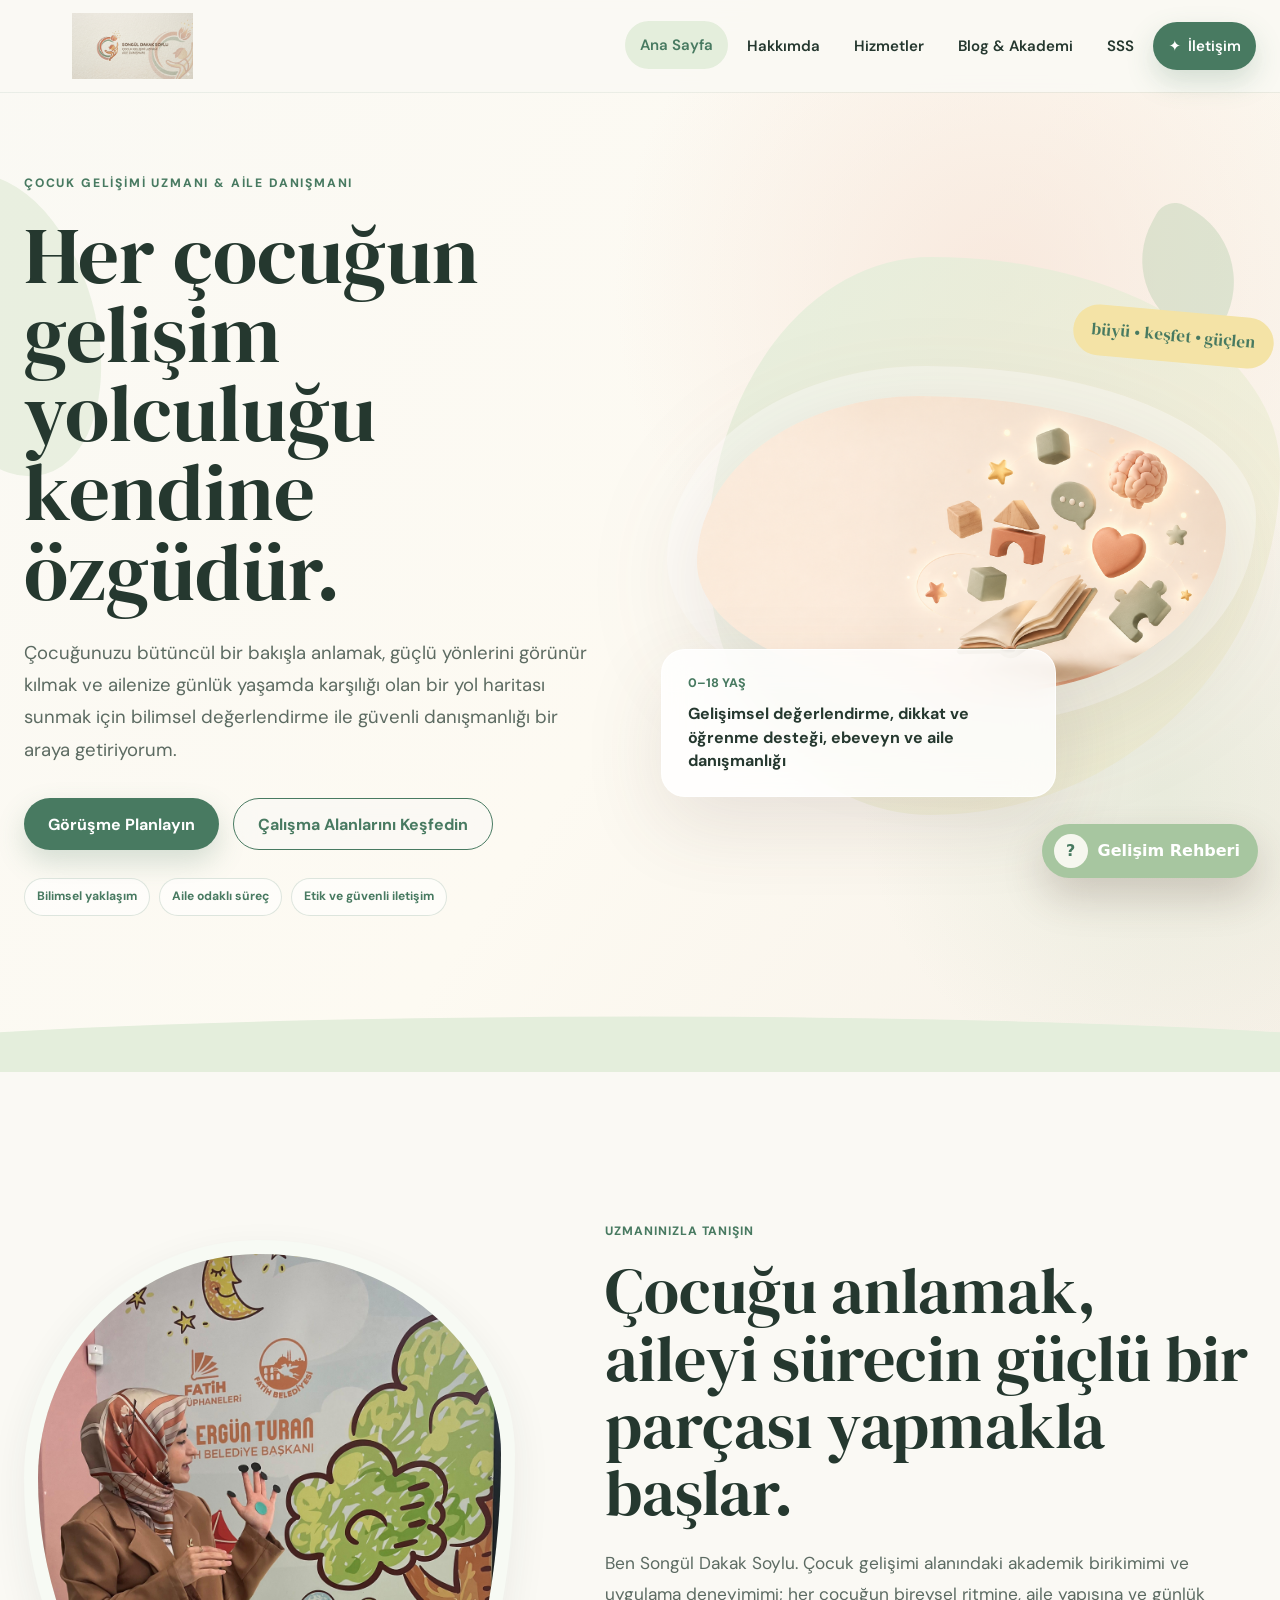
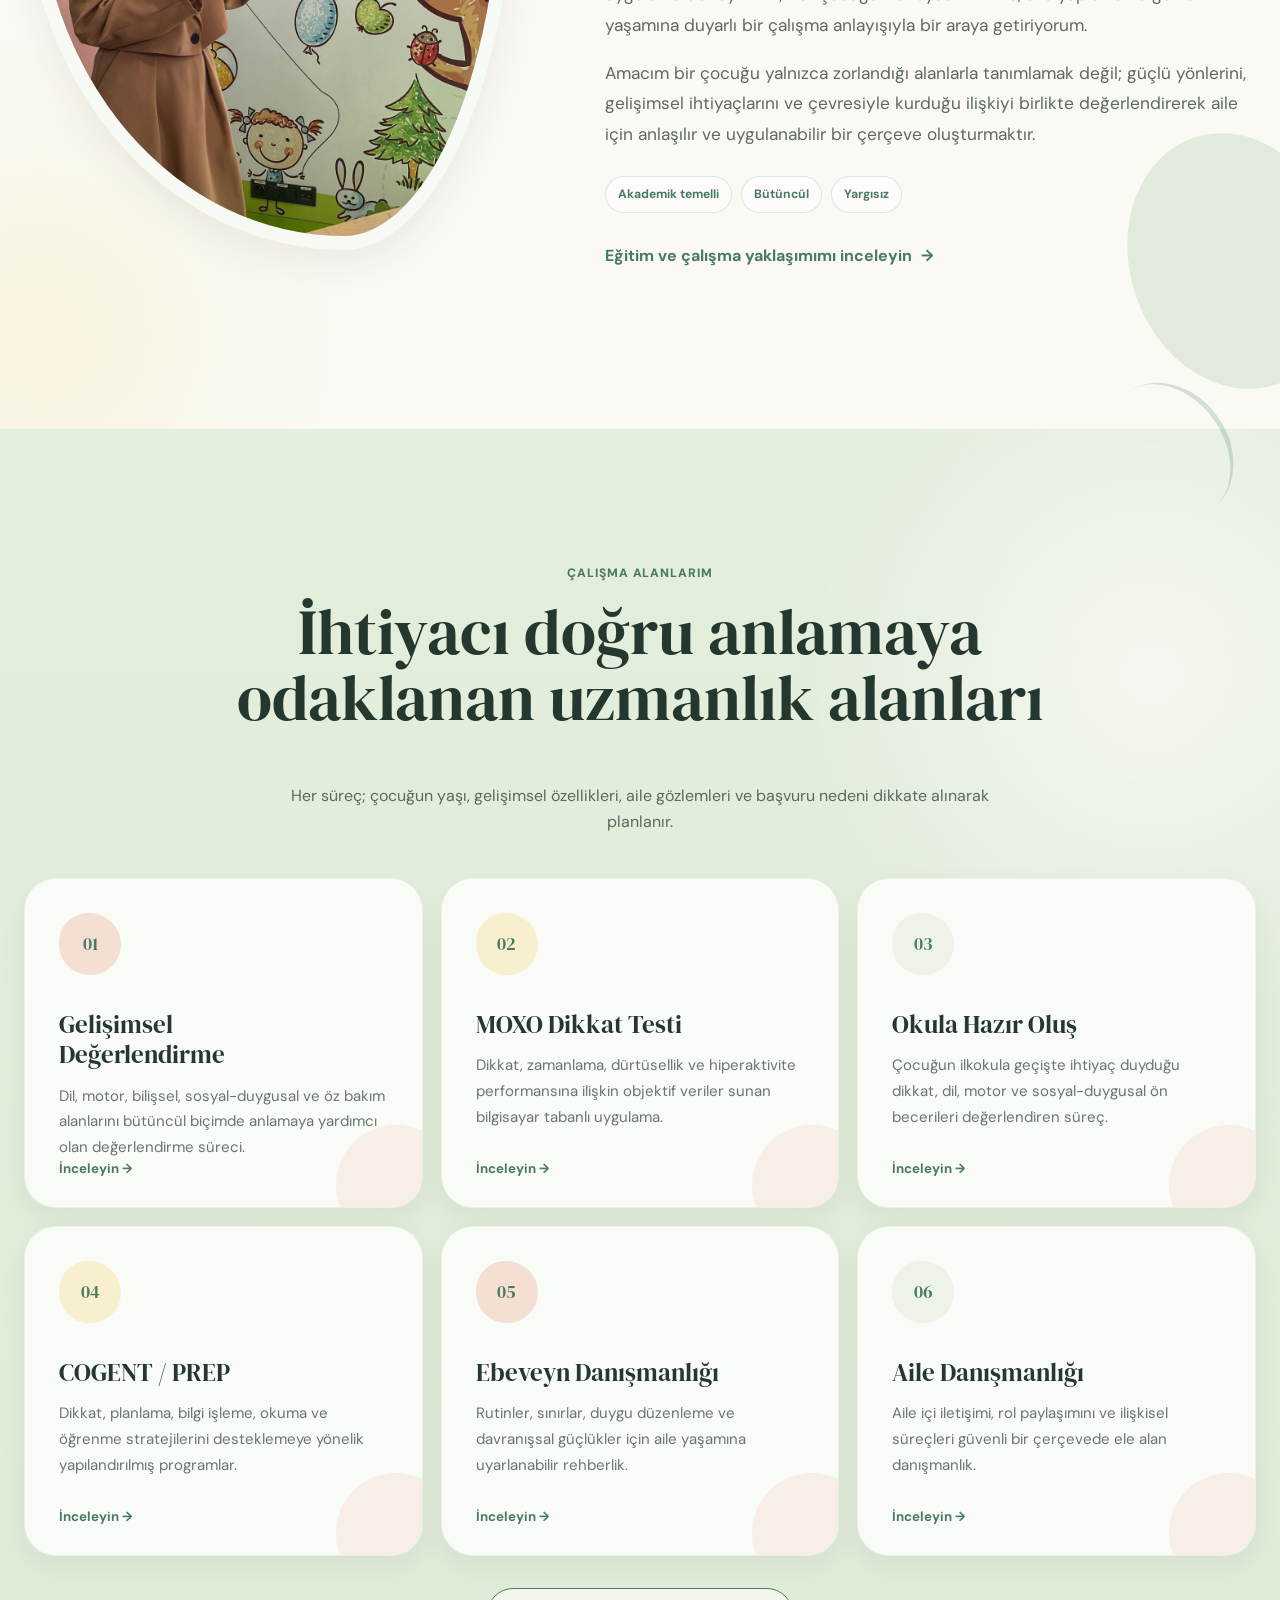
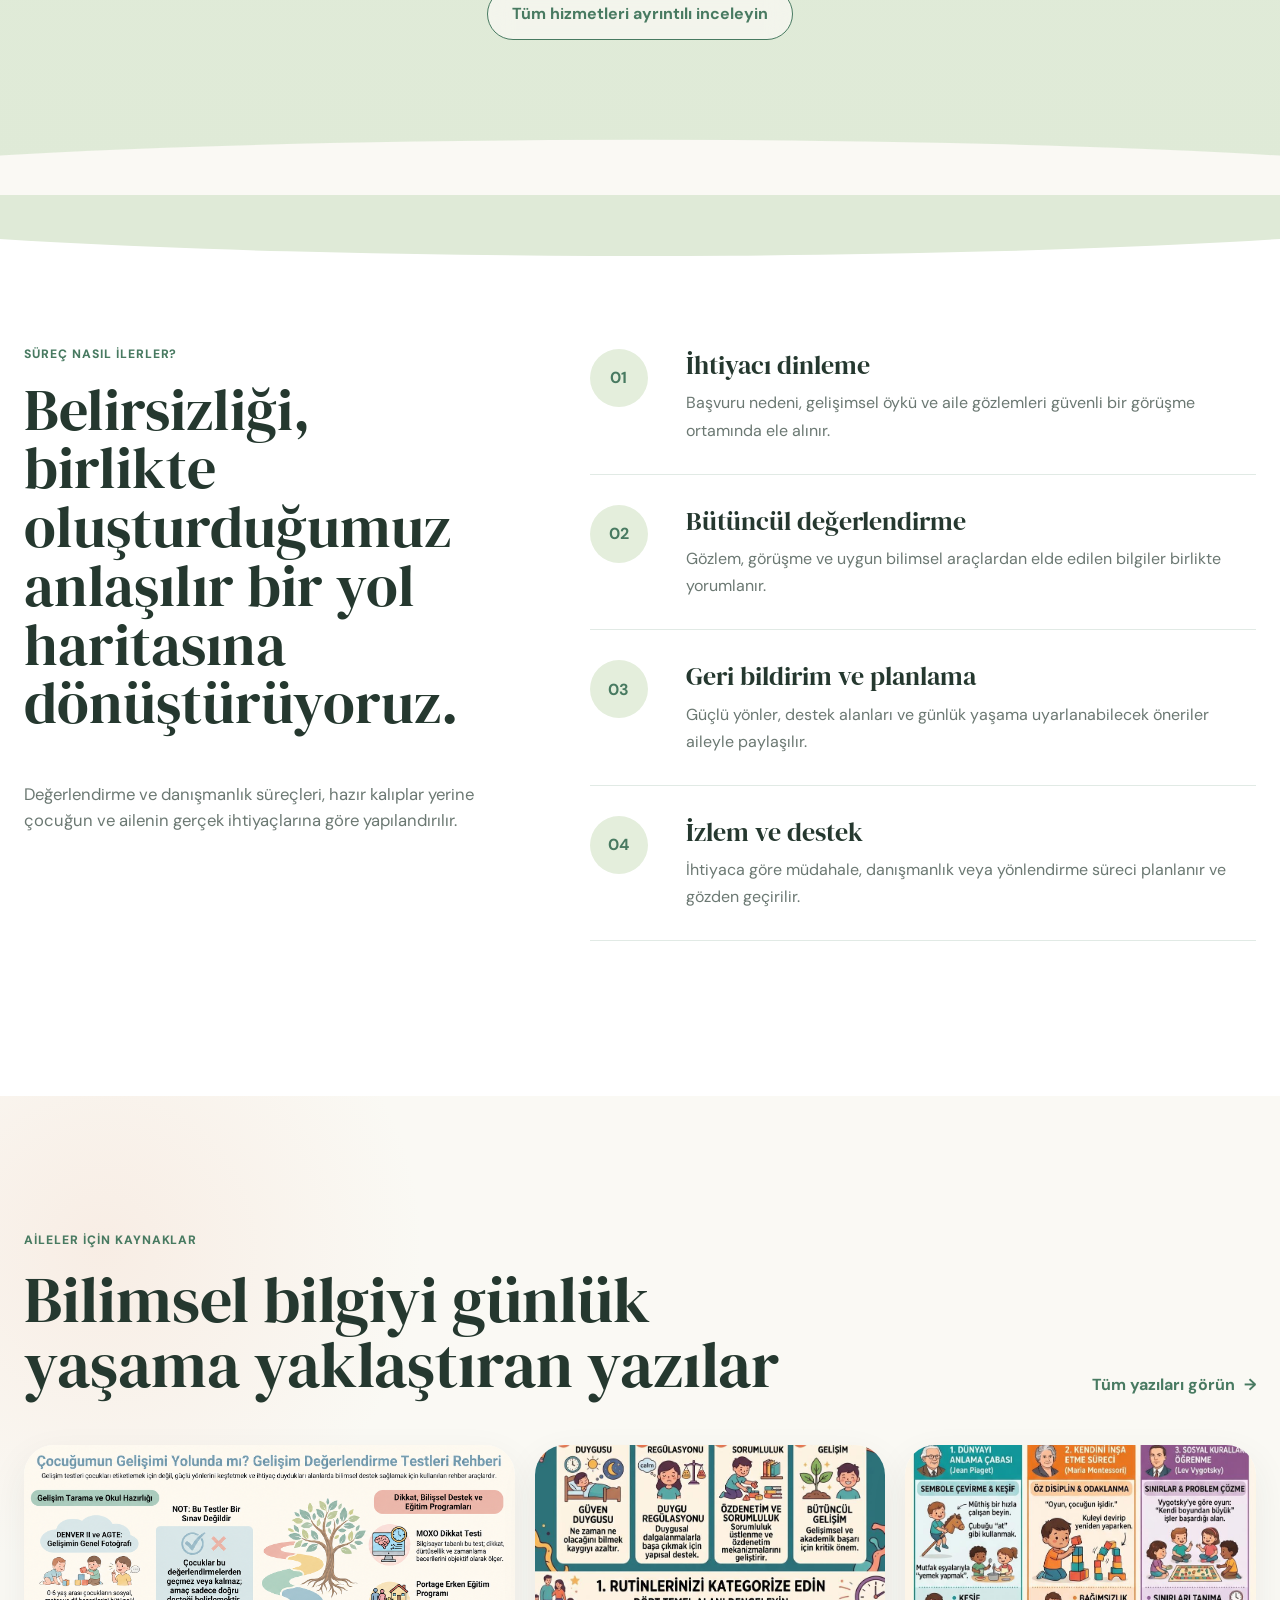
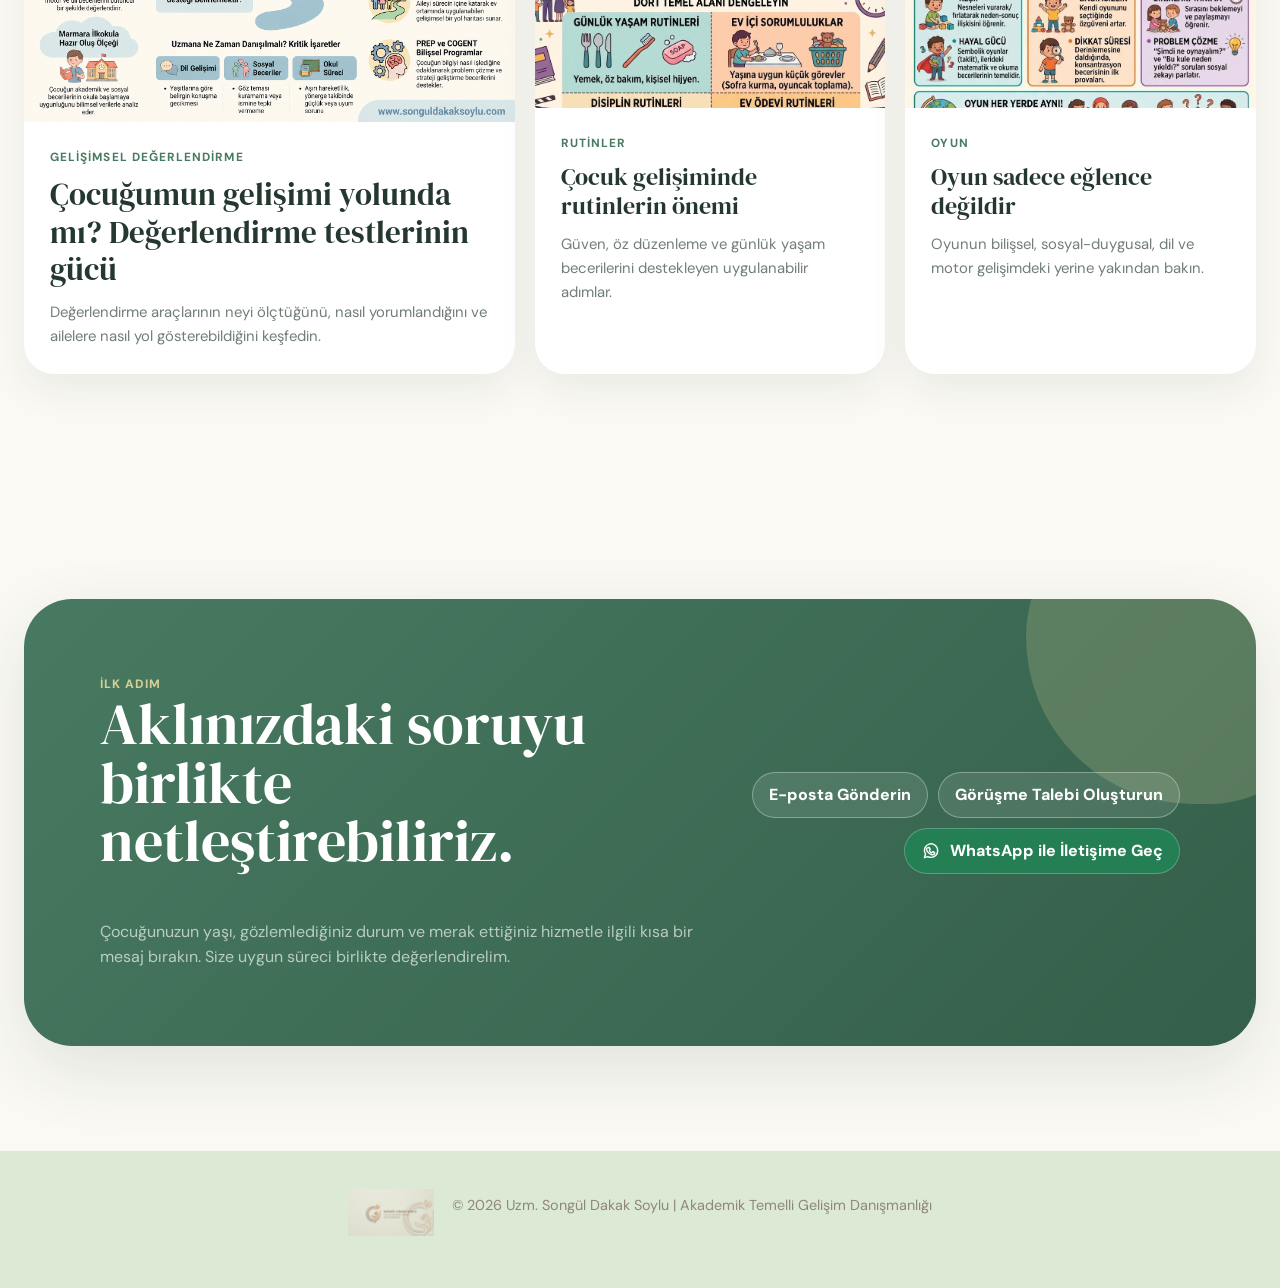
==== commit 9810a4d4: "Snapshot: uncommitted pastel-theme working copy as found Co-Authored-By: Claude Sonnet 5.5 <noreply@" ====
--- a/index.html
+++ b/index.html
@@ -5,24 +5,25 @@
   <meta name="viewport" content="width=device-width, initial-scale=1.0">
   <meta name="description" content="Çocuk gelişimi, gelişimsel değerlendirme, ebeveyn danışmanlığı ve aile danışmanlığı alanlarında akademik temelli, bütüncül ve güven veren danışmanlık hizmetleri.">
   <title>Songül Dakak Soylu | Çocuk Gelişimi Uzmanı ve Aile Danışmanı</title>
+  <link rel="canonical" href="https://songuldakaksoylu.com/">
   <link rel="preconnect" href="https://fonts.googleapis.com">
   <link rel="preconnect" href="https://fonts.gstatic.com" crossorigin>
-  <link href="https://fonts.googleapis.com/css2?family=Manrope:wght@400;500;600;700;800&family=Playfair+Display:wght@600;700&display=swap" rel="stylesheet">
+  <link href="https://fonts.googleapis.com/css2?family=DM+Sans:wght@400;500;600;700&family=DM+Serif+Display&display=swap" rel="stylesheet">
   <link rel="stylesheet" href="assets/css/style.css">
 </head>
 <body>
   <header class="site-header" data-header>
-    <a class="brand" href="index.html" aria-label="Ana sayfa">
+    <a class="brand" href="/" aria-label="Ana sayfa">
       <img src="assets/images/logo-son.png" alt="Songül Dakak Soylu logosu">
     </a>
     <button class="menu-toggle" type="button" aria-label="Menüyü aç" aria-expanded="false" data-menu-toggle><span></span><span></span></button>
     <nav class="site-nav" data-nav>
-      <a class="is-active" href="index.html">Ana Sayfa</a>
-      <a href="hakkimda.html">Hakkımda</a>
-      <a href="hizmetler.html">Hizmetler</a>
-      <a href="blog.html">Blog & Akademi</a>
-      <a href="sss.html">SSS</a>
-      <a class="nav-cta" href="iletisim.html">İletişim</a>
+      <a class="is-active" href="/">Ana Sayfa</a>
+      <a href="/hakkimda">Hakkımda</a>
+      <a href="/hizmetler">Hizmetler</a>
+      <a href="/blog">Blog & Akademi</a>
+      <a href="/sss">SSS</a>
+      <a class="nav-cta" href="/iletisim">İletişim</a>
     </nav>
   </header>
 
@@ -30,102 +31,77 @@
     <section class="hero section">
       <div class="hero-shell">
         <div class="hero-content reveal">
-          <p class="eyebrow">Akademik temelli çocuk gelişimi ve aile danışmanlığı</p>
-          <h1>Gelişimi anlamak, bağı güvenle büyütmek.</h1>
-          <p class="hero-lead">Çocuğunuzun ritmini, ailenizin ihtiyaçlarını ve bilimsel değerlendirme süreçlerini bütüncül bir rehberlik anlayışıyla bir araya getiriyoruz.</p>
+          <p class="eyebrow">Çocuk Gelişimi Uzmanı &amp; Aile Danışmanı</p>
+          <h1>Her çocuğun gelişim yolculuğu kendine özgüdür.</h1>
+          <p class="hero-lead">Çocuğunuzu bütüncül bir bakışla anlamak, güçlü yönlerini görünür kılmak ve ailenize günlük yaşamda karşılığı olan bir yol haritası sunmak için bilimsel değerlendirme ile güvenli danışmanlığı bir araya getiriyorum.</p>
           <div class="hero-actions">
-            <a class="button primary" href="iletisim.html">Randevu Planla</a>
-            <a class="button secondary" href="hizmetler.html">Hizmetleri İncele</a>
+            <a class="button primary" href="/iletisim">Görüşme Planlayın</a>
+            <a class="button secondary" href="/hizmetler">Çalışma Alanlarını Keşfedin</a>
+          </div>
+          <div class="hero-trust" aria-label="Çalışma yaklaşımı">
+            <span>Bilimsel yaklaşım</span><span>Aile odaklı süreç</span><span>Etik ve güvenli iletişim</span>
           </div>
         </div>
         <div class="hero-visual reveal">
-          <img src="assets/images/hero-3d.png" alt="Çocuk gelişimi, oyun, öğrenme ve duygu sembollerini gösteren pastel 3D illüstrasyon">
-          <div class="hero-panel">
-            <span>0-18 Yaş Çocuk Gelişimi ve Aile Danışmanlığı</span>
-            <strong>Gelişimsel değerlendirme, erken müdahale, ebeveyn danışmanlığı ve aile danışmanlığı süreçleri</strong>
-          </div>
+          <div class="hero-art-frame"><img src="assets/images/hero-3d.png" alt="Çocuk gelişimi, öğrenme, oyun ve duyguları temsil eden pastel kompozisyon"></div>
+          <div class="hero-panel"><span>0–18 yaş</span><strong>Gelişimsel değerlendirme, dikkat ve öğrenme desteği, ebeveyn ve aile danışmanlığı</strong></div>
+          <div class="hero-note" aria-hidden="true">büyü • keşfet • güçlen</div>
         </div>
       </div>
     </section>
 
-    <section class="intro section">
-      <div class="section-kicker">Yaklaşım</div>
-      <div class="intro-grid">
-        <h2>Bilimsel netlik ile duygusal güveni aynı yerde tutan bir süreç.</h2>
-        <p>Danışmanlık süreci; gözlem, standardize değerlendirme araçları, aile görüşmeleri ve günlük yaşama taşınabilen önerilerle kişiye özel ilerler.</p>
-      </div>
-      <div class="trust-strip reveal-group">
-        <div><strong>Güvenli</strong><span>Yargısız, duyarlı ve kapsayıcı görüşme dili</span></div>
-        <div><strong>Akademik</strong><span>Ölçme araçları ve bilimsel literatürle desteklenen planlama</span></div>
-        <div><strong>Uygulanabilir</strong><span>Ailenin günlük yaşamına taşınabilen öneriler</span></div>
+    <section class="home-about section" aria-labelledby="about-title">
+      <div class="home-about-image reveal"><img src="assets/images/hakkimda.jpeg" alt="Songül Dakak Soylu çocuk gelişimi alanındaki bir eğitim etkinliğinde" loading="lazy"></div>
+      <div class="home-about-copy reveal">
+        <p class="eyebrow">Uzmanınızla tanışın</p>
+        <h2 id="about-title">Çocuğu anlamak, aileyi sürecin güçlü bir parçası yapmakla başlar.</h2>
+        <p>Ben Songül Dakak Soylu. Çocuk gelişimi alanındaki akademik birikimimi ve uygulama deneyimimi; her çocuğun bireysel ritmine, aile yapısına ve günlük yaşamına duyarlı bir çalışma anlayışıyla bir araya getiriyorum.</p>
+        <p>Amacım bir çocuğu yalnızca zorlandığı alanlarla tanımlamak değil; güçlü yönlerini, gelişimsel ihtiyaçlarını ve çevresiyle kurduğu ilişkiyi birlikte değerlendirerek aile için anlaşılır ve uygulanabilir bir çerçeve oluşturmaktır.</p>
+        <div class="about-signals"><span>Akademik temelli</span><span>Bütüncül</span><span>Yargısız</span></div>
+        <a class="text-link" href="/hakkimda">Eğitim ve çalışma yaklaşımımı inceleyin <span aria-hidden="true">→</span></a>
       </div>
     </section>
 
-    <section class="process section">
-      <div class="section-head reveal">
-        <p class="eyebrow">Süreç</p>
-        <h2>Nasıl ilerliyoruz?</h2>
-        <p>Danışmanlık ve değerlendirme süreci, çocuğun ve ailenin ihtiyaçlarını anlamaya yönelik özenli, yapılandırılmış ve bilimsel temelli adımlarla ilerler.</p>
+    <section class="home-services section" aria-labelledby="home-services-title">
+      <div class="section-head section-head-centered reveal">
+        <p class="eyebrow">Çalışma alanlarım</p>
+        <h2 id="home-services-title">İhtiyacı doğru anlamaya odaklanan uzmanlık alanları</h2>
+        <p>Her süreç; çocuğun yaşı, gelişimsel özellikleri, aile gözlemleri ve başvuru nedeni dikkate alınarak planlanır.</p>
       </div>
-      <div class="process-grid reveal-group">
-        <article class="process-card">
-          <span>01</span>
-          <h3>İlk Görüşme</h3>
-          <p>Ailenin başvuru nedeni, çocuğun gelişimsel öyküsü ve ihtiyaçları birlikte değerlendirilir.</p>
-        </article>
-        <article class="process-card">
-          <span>02</span>
-          <h3>Değerlendirme</h3>
-          <p>Gözlem, görüşme ve uygun bilimsel araçlarla çocuğun güçlü yönleri ve desteklenmesi gereken alanları belirlenir.</p>
-        </article>
-        <article class="process-card">
-          <span>03</span>
-          <h3>Yol Haritası</h3>
-          <p>Aileye günlük yaşama uygulanabilir öneriler, destekleyici müdahale planı ve gerektiğinde takip süreci sunulur.</p>
-        </article>
+      <div class="home-service-grid reveal-group">
+        <a class="home-service-card" href="/hizmetler#gelisimsel-degerlendirme"><span aria-hidden="true">01</span><h3>Gelişimsel Değerlendirme</h3><p>Dil, motor, bilişsel, sosyal-duygusal ve öz bakım alanlarını bütüncül biçimde anlamaya yardımcı olan değerlendirme süreci.</p><b>İnceleyin →</b></a>
+        <a class="home-service-card" href="/hizmetler#moxo"><span aria-hidden="true">02</span><h3>MOXO Dikkat Testi</h3><p>Dikkat, zamanlama, dürtüsellik ve hiperaktivite performansına ilişkin objektif veriler sunan bilgisayar tabanlı uygulama.</p><b>İnceleyin →</b></a>
+        <a class="home-service-card" href="/hizmetler#marmara"><span aria-hidden="true">03</span><h3>Okula Hazır Oluş</h3><p>Çocuğun ilkokula geçişte ihtiyaç duyduğu dikkat, dil, motor ve sosyal-duygusal ön becerileri değerlendiren süreç.</p><b>İnceleyin →</b></a>
+        <a class="home-service-card" href="/hizmetler#cogent-prep"><span aria-hidden="true">04</span><h3>COGENT / PREP</h3><p>Dikkat, planlama, bilgi işleme, okuma ve öğrenme stratejilerini desteklemeye yönelik yapılandırılmış programlar.</p><b>İnceleyin →</b></a>
+        <a class="home-service-card" href="/hizmetler#ebeveyn-danismanligi"><span aria-hidden="true">05</span><h3>Ebeveyn Danışmanlığı</h3><p>Rutinler, sınırlar, duygu düzenleme ve davranışsal güçlükler için aile yaşamına uyarlanabilir rehberlik.</p><b>İnceleyin →</b></a>
+        <a class="home-service-card" href="/hizmetler#aile-danismanligi"><span aria-hidden="true">06</span><h3>Aile Danışmanlığı</h3><p>Aile içi iletişimi, rol paylaşımını ve ilişkisel süreçleri güvenli bir çerçevede ele alan danışmanlık.</p><b>İnceleyin →</b></a>
       </div>
+      <div class="section-action"><a class="button secondary" href="/hizmetler">Tüm hizmetleri ayrıntılı inceleyin</a></div>
     </section>
 
-    <section class="section">
-      <div class="section-head reveal">
-        <p class="eyebrow">Keşfet</p>
-        <h2>İhtiyacınız olan başlığa güven veren bir geçiş.</h2>
-      </div>
-      <div class="home-links reveal-group">
-        <a class="link-card" href="hakkimda.html">
-          <span>Hakkımda</span>
-          <h3>Akademik geçmiş ve uzmanlık alanları</h3>
-          <p>Songül Dakak Soylu’nun çalışma yaklaşımı, eğitim süreci ve uygulayıcı yetkinlikleri.</p>
-        </a>
-        <a class="link-card" href="hizmetler.html">
-          <span>Hizmetler</span>
-          <h3>Değerlendirme ve danışmanlık süreçleri</h3>
-          <p>Çocuk gelişimi, ebeveyn danışmanlığı, Marmara İlkokula Hazır Oluş Ölçeği, MOXO Dikkat Testi ve aile danışmanlığı başlıkları.</p>
-        </a>
-        <a class="link-card" href="hizmetler.html">
-          <span>MOXO</span>
-          <h3>MOXO Dikkat Testi</h3>
-          <p>Dikkat, zamanlama, dürtüsellik ve hiperaktivite performansını objektif verilerle değerlendiren uygulama.</p>
-        </a>
-        <a class="link-card" href="blog.html">
-          <span>Blog & Akademi</span>
-          <h3>Ailelere yönelik akademik içerikler</h3>
-          <p>Rutinler, dijital ebeveynlik, oyun, bilişsel destek ve değerlendirme yazıları.</p>
-        </a>
+    <section class="approach section" aria-labelledby="approach-title">
+      <div class="approach-intro reveal"><p class="eyebrow">Süreç nasıl ilerler?</p><h2 id="approach-title">Belirsizliği, birlikte oluşturduğumuz anlaşılır bir yol haritasına dönüştürüyoruz.</h2><p>Değerlendirme ve danışmanlık süreçleri, hazır kalıplar yerine çocuğun ve ailenin gerçek ihtiyaçlarına göre yapılandırılır.</p></div>
+      <ol class="approach-steps reveal-group">
+        <li><span>01</span><div><h3>İhtiyacı dinleme</h3><p>Başvuru nedeni, gelişimsel öykü ve aile gözlemleri güvenli bir görüşme ortamında ele alınır.</p></div></li>
+        <li><span>02</span><div><h3>Bütüncül değerlendirme</h3><p>Gözlem, görüşme ve uygun bilimsel araçlardan elde edilen bilgiler birlikte yorumlanır.</p></div></li>
+        <li><span>03</span><div><h3>Geri bildirim ve planlama</h3><p>Güçlü yönler, destek alanları ve günlük yaşama uyarlanabilecek öneriler aileyle paylaşılır.</p></div></li>
+        <li><span>04</span><div><h3>İzlem ve destek</h3><p>İhtiyaca göre müdahale, danışmanlık veya yönlendirme süreci planlanır ve gözden geçirilir.</p></div></li>
+      </ol>
+    </section>
+
+    <section class="home-journal section" aria-labelledby="journal-title">
+      <div class="journal-heading reveal"><div><p class="eyebrow">Aileler için kaynaklar</p><h2 id="journal-title">Bilimsel bilgiyi günlük yaşama yaklaştıran yazılar</h2></div><a class="text-link" href="/blog">Tüm yazıları görün <span aria-hidden="true">→</span></a></div>
+      <div class="journal-grid reveal-group">
+        <a class="journal-card journal-card-featured" href="/blog/cocuk-gelisim-testleri-degerlendirme/"><img src="assets/images/blog-degerlendirme-testleri-rehberi.png" alt="Çocuk gelişim testleri ve değerlendirme rehberi" loading="lazy"><div><span>Gelişimsel değerlendirme</span><h3>Çocuğumun gelişimi yolunda mı? Değerlendirme testlerinin gücü</h3><p>Değerlendirme araçlarının neyi ölçtüğünü, nasıl yorumlandığını ve ailelere nasıl yol gösterebildiğini keşfedin.</p></div></a>
+        <a class="journal-card" href="/blog/cocuklarda-rutinlerin-onemi/"><img src="assets/images/blog-rutin.jpeg" alt="Çocuklarda günlük rutinleri anlatan görsel" loading="lazy"><div><span>Rutinler</span><h3>Çocuk gelişiminde rutinlerin önemi</h3><p>Güven, öz düzenleme ve günlük yaşam becerilerini destekleyen uygulanabilir adımlar.</p></div></a>
+        <a class="journal-card" href="/blog/oyunun-cocuk-gelisimindeki-onemi/"><img src="assets/images/blog-oyun.jpeg" alt="Oyunun çocuk gelişimindeki önemini anlatan görsel" loading="lazy"><div><span>Oyun</span><h3>Oyun sadece eğlence değildir</h3><p>Oyunun bilişsel, sosyal-duygusal, dil ve motor gelişimdeki yerine yakından bakın.</p></div></a>
       </div>
     </section>
 
     <section class="mini-contact section">
       <div class="mini-contact-card reveal">
-        <div>
-          <p class="eyebrow">Randevu & İletişim</p>
-          <h2>İlk görüşme için ulaşabilirsiniz.</h2>
-          <p>E-posta veya iletişim formu üzerinden kısa bir mesaj bırakabilirsiniz.</p>
-        </div>
-        <div class="mini-contact-actions">
-          <a href="mailto:songuldakaksoylu@gmail.com">songuldakaksoylu@gmail.com</a>
-          <a href="iletisim.html">İletişim Formunu Doldur</a>
-        </div>
+        <div><p class="eyebrow">İlk adım</p><h2>Aklınızdaki soruyu birlikte netleştirebiliriz.</h2><p>Çocuğunuzun yaşı, gözlemlediğiniz durum ve merak ettiğiniz hizmetle ilgili kısa bir mesaj bırakın. Size uygun süreci birlikte değerlendirelim.</p></div>
+        <div class="mini-contact-actions"><a href="mailto:songuldakaksoylu@gmail.com">E-posta Gönderin</a><a href="/iletisim">Görüşme Talebi Oluşturun</a></div>
       </div>
     </section>
   </main>
@@ -135,6 +111,6 @@
     <p>© 2026 Uzm. Songül Dakak Soylu | Akademik Temelli Gelişim Danışmanlığı</p>
   </footer>
   <script src="assets/js/chatbot.js"></script>
-  <script src="assets/js/main.js"></script>
+  <script src="assets/js/main.js?v=3"></script>
 </body>
 </html>
--- a/assets/css/style.css
+++ b/assets/css/style.css
@@ -31,6 +31,10 @@
     linear-gradient(180deg, #f8f3ea 0%, var(--ivory) 48%, #f4efe5 100%);
   font-family: "Manrope", system-ui, sans-serif;
   line-height: 1.6;
+}
+
+html {
+  overflow-x: clip;
 }
 
 body.nav-open {
@@ -1042,11 +1046,13 @@
   flex-wrap: wrap;
   gap: 10px;
   justify-content: flex-end;
+  min-width: 0;
 }
 
 .mini-contact-actions a {
   display: inline-flex;
   align-items: center;
+  max-width: 100%;
   min-height: 46px;
   padding: 0 16px;
   border: 1px solid rgba(255, 255, 255, 0.18);
@@ -1054,6 +1060,7 @@
   background: rgba(255, 255, 255, 0.12);
   color: #fff;
   font-weight: 800;
+  overflow-wrap: anywhere;
 }
 
 .contact-info {
@@ -1090,6 +1097,46 @@
 .contact-links a:hover {
   transform: translateX(4px);
   background: rgba(255, 255, 255, 0.16);
+}
+
+.whatsapp-cta {
+  display: inline-flex;
+  align-items: center;
+  justify-content: center;
+  gap: 9px;
+  max-width: 100%;
+  border-color: rgba(255, 255, 255, 0.24) !important;
+  background: #257f55 !important;
+  color: #fff !important;
+  text-align: center;
+  text-decoration: none;
+}
+
+.whatsapp-cta:hover {
+  background: #1f6d49 !important;
+  color: #fff !important;
+}
+
+.whatsapp-cta:focus-visible {
+  outline: 3px solid #fff;
+  outline-offset: 3px;
+  box-shadow: 0 0 0 6px rgba(37, 127, 85, 0.42);
+}
+
+.whatsapp-cta svg {
+  flex: 0 0 20px;
+  width: 20px;
+  height: 20px;
+  fill: none;
+  stroke: currentColor;
+  stroke-linecap: round;
+  stroke-linejoin: round;
+  stroke-width: 1.7;
+}
+
+.whatsapp-cta span {
+  min-width: 0;
+  overflow-wrap: anywhere;
 }
 
 .contact-form {
@@ -1620,6 +1667,461 @@
   }
 }
 
+/* Pastel organic redesign */
+:root {
+  --cream: #faf9f4;
+  --pastel-green: #e4eedc;
+  --sage: #a7c6a0;
+  --sage-deep: #487a61;
+  --green: #487a61;
+  --ink: #25382f;
+  --earth: #25382f;
+  --yellow: #f4e3a6;
+  --peach: #f5dfd2;
+  --paper: #ffffff;
+  --ivory: #faf9f4;
+  --linen: #f5dfd2;
+  --mist: #e4eedc;
+  --terracotta: #487a61;
+  --clay: #f4e3a6;
+  --shadow: 0 24px 70px rgba(37, 56, 47, 0.11);
+  --soft-shadow: 0 14px 38px rgba(37, 56, 47, 0.075);
+  --radius: 30px;
+}
+
+body {
+  color: var(--ink);
+  background: var(--cream);
+  font-family: "DM Sans", "Manrope", system-ui, sans-serif;
+  overflow-x: clip;
+}
+
+body::before {
+  content: "";
+  position: fixed;
+  inset: 0;
+  z-index: -2;
+  pointer-events: none;
+  background:
+    radial-gradient(circle at 1% 18%, rgba(167, 198, 160, 0.28) 0 4.5rem, transparent 4.6rem),
+    radial-gradient(circle at 98% 68%, rgba(244, 227, 166, 0.19) 0 8rem, transparent 8.1rem);
+}
+
+h1,
+h2 {
+  color: var(--ink);
+  font-family: "DM Serif Display", "Playfair Display", Georgia, serif;
+  font-weight: 400;
+}
+
+h3,
+h4 {
+  color: var(--ink);
+}
+
+a:focus-visible,
+button:focus-visible,
+input:focus-visible,
+textarea:focus-visible,
+summary:focus-visible {
+  outline: 3px solid var(--yellow);
+  outline-offset: 4px;
+}
+
+.site-header {
+  top: 0;
+  width: 100%;
+  max-width: none;
+  min-height: 92px;
+  padding: 10px max(24px, calc((100vw - 1280px) / 2));
+  border: 0;
+  border-radius: 0;
+  background: rgba(250, 249, 244, 0.93);
+  box-shadow: 0 1px 0 rgba(72, 122, 97, 0.09);
+  backdrop-filter: blur(18px);
+}
+
+.site-header.is-scrolled {
+  padding-block: 7px;
+  background: rgba(250, 249, 244, 0.97);
+  box-shadow: 0 12px 40px rgba(37, 56, 47, 0.08);
+}
+
+.site-header:hover {
+  box-shadow: 0 12px 40px rgba(37, 56, 47, 0.08);
+}
+
+.brand {
+  width: clamp(178px, 17vw, 224px);
+  height: 66px;
+  border-radius: 0;
+}
+
+.brand img {
+  object-fit: contain;
+  filter: none;
+}
+
+.site-nav {
+  gap: 4px;
+  color: var(--ink);
+  font-weight: 600;
+}
+
+.site-nav a:hover,
+.site-nav a.is-active {
+  color: var(--green);
+  background: var(--pastel-green);
+}
+
+.site-nav .nav-cta,
+.button.primary,
+.contact-form button {
+  color: #fff;
+  background: var(--green);
+  box-shadow: 0 12px 28px rgba(72, 122, 97, 0.22);
+}
+
+.site-nav .nav-cta::before {
+  content: "✦";
+  margin-right: 7px;
+}
+
+.site-nav .nav-cta:hover,
+.button.primary:hover,
+.contact-form button:hover {
+  background: #39674f;
+}
+
+.menu-toggle {
+  background: var(--green);
+}
+
+.section {
+  padding-inline: max(24px, calc((100vw - 1280px) / 2));
+}
+
+.hero {
+  min-height: min(820px, 100vh);
+  display: grid;
+  align-items: center;
+  padding-top: 132px;
+  padding-bottom: 126px;
+  background:
+    radial-gradient(circle at 72% 36%, rgba(244, 227, 166, 0.28), transparent 23rem),
+    radial-gradient(circle at 95% 18%, rgba(245, 223, 210, 0.52), transparent 26rem),
+    var(--cream);
+}
+
+.hero::after,
+.home-services::after,
+.page-hero::after {
+  content: "";
+  position: absolute;
+  left: 0;
+  right: 0;
+  bottom: -1px;
+  height: 88px;
+  background: var(--pastel-green);
+  clip-path: ellipse(72% 64% at 50% 100%);
+  pointer-events: none;
+}
+
+.hero-shell {
+  grid-template-columns: minmax(0, 0.92fr) minmax(460px, 1.08fr);
+  gap: clamp(34px, 5vw, 80px);
+}
+
+.hero-content::before {
+  content: "değerlendir  •  destekle  •  güçlendir";
+  display: block;
+  margin-bottom: 20px;
+  color: var(--green);
+  font-size: 0.77rem;
+  font-weight: 700;
+  letter-spacing: 0.22em;
+  text-transform: uppercase;
+}
+
+.hero .eyebrow {
+  display: none;
+}
+
+h1 {
+  color: var(--ink);
+  font-size: clamp(3.5rem, 6.7vw, 6.7rem);
+  line-height: 0.98;
+}
+
+.hero-lead {
+  color: rgba(37, 56, 47, 0.79);
+  font-size: clamp(1.04rem, 1.45vw, 1.22rem);
+  line-height: 1.7;
+}
+
+.button {
+  min-height: 52px;
+  border-radius: 999px;
+  font-weight: 700;
+}
+
+.button.secondary {
+  color: var(--green);
+  border: 1.5px solid var(--green);
+  background: rgba(250, 249, 244, 0.72);
+}
+
+.hero-visual::before {
+  inset: 3% 3% 0 5%;
+  border-radius: 44% 56% 45% 55% / 55% 42% 58% 45%;
+  background: rgba(228, 238, 220, 0.9);
+  filter: none;
+  animation: organicMorph 9s ease-in-out infinite;
+}
+
+.hero-visual::after {
+  content: "";
+  position: absolute;
+  top: -5%;
+  right: 2%;
+  width: 110px;
+  aspect-ratio: 1;
+  border-radius: 20% 80% 25% 75%;
+  background: rgba(167, 198, 160, 0.34);
+  transform: rotate(28deg);
+  z-index: -1;
+}
+
+.hero-visual img {
+  border-radius: 48% 52% 44% 56% / 50% 43% 57% 50%;
+  animation: floatingHero 7.2s ease-in-out infinite;
+}
+
+.hero-panel {
+  left: 2%;
+  bottom: 2%;
+  border: 1px solid rgba(255, 255, 255, 0.8);
+  color: var(--ink);
+  background: rgba(255, 255, 255, 0.82);
+}
+
+.hero-panel span,
+.eyebrow,
+.section-kicker {
+  color: var(--green);
+}
+
+.home-services {
+  padding-top: 104px;
+  padding-bottom: 140px;
+  background:
+    radial-gradient(circle at 8% 38%, rgba(255,255,255,.55), transparent 15rem),
+    var(--pastel-green);
+}
+
+.home-services::before {
+  content: "";
+  position: absolute;
+  top: -50px;
+  right: 4%;
+  width: 115px;
+  height: 145px;
+  border: 5px solid rgba(72, 122, 97, 0.22);
+  border-width: 0 5px 0 0;
+  border-radius: 50%;
+  transform: rotate(-35deg);
+}
+
+.home-services::after {
+  top: auto;
+  bottom: -1px;
+  background: var(--cream);
+}
+
+.section-head-centered {
+  margin-inline: auto;
+  text-align: center;
+}
+
+.section-head-centered > p:last-child {
+  max-width: 700px;
+  margin-inline: auto;
+  color: rgba(37, 56, 47, 0.72);
+}
+
+.home-service-grid {
+  display: grid;
+  grid-template-columns: repeat(6, minmax(0, 1fr));
+  gap: 14px;
+}
+
+.home-service-card {
+  min-height: 260px;
+  padding: 26px 18px;
+  border: 1px solid rgba(72, 122, 97, 0.08);
+  border-radius: 32px;
+  background: rgba(255, 255, 255, 0.78);
+  box-shadow: 0 10px 28px rgba(37, 56, 47, 0.06);
+  text-align: center;
+  transition: transform .25s ease, box-shadow .25s ease, background .25s ease;
+}
+
+.home-service-card:hover {
+  transform: translateY(-7px);
+  background: #fff;
+  box-shadow: var(--soft-shadow);
+}
+
+.home-service-card > span {
+  display: grid;
+  place-items: center;
+  width: 72px;
+  height: 72px;
+  margin: 0 auto 20px;
+  border-radius: 48% 52% 50% 50%;
+  color: var(--green);
+  background: var(--peach);
+  font-family: Georgia, serif;
+  font-size: 2rem;
+}
+
+.home-service-card:nth-child(2n) > span { background: #f8efce; }
+.home-service-card:nth-child(3n) > span { background: #edf3e8; }
+.home-service-card h3 { font-size: 1.02rem; }
+.home-service-card p { margin: 0; color: rgba(37,56,47,.68); font-size: .86rem; line-height: 1.55; }
+.section-action { margin-top: 32px; text-align: center; }
+
+.home-about {
+  display: grid;
+  grid-template-columns: minmax(300px, .92fr) minmax(360px, 1.08fr);
+  gap: clamp(44px, 7vw, 100px);
+  align-items: center;
+  padding-top: 120px;
+  padding-bottom: 120px;
+  overflow: hidden;
+  background: var(--cream);
+}
+
+.home-about::after {
+  content: "";
+  position: absolute;
+  right: -60px;
+  bottom: 4%;
+  width: 210px;
+  height: 260px;
+  border-radius: 50%;
+  background: rgba(167, 198, 160, 0.3);
+  transform: rotate(-18deg);
+}
+
+.home-about-image {
+  height: 520px;
+  overflow: hidden;
+  border-radius: 47% 53% 38% 62% / 42% 36% 64% 58%;
+  background: var(--pastel-green);
+  box-shadow: var(--soft-shadow);
+}
+
+.home-about-image img {
+  width: 100%;
+  height: 100%;
+  object-fit: cover;
+  object-position: center 35%;
+}
+
+.home-about-copy { max-width: 650px; position: relative; z-index: 1; }
+.home-about-copy h2 { margin-bottom: 22px; }
+.home-about-copy p:not(.eyebrow) { color: rgba(37,56,47,.74); font-size: 1.08rem; line-height: 1.78; }
+
+.intro { padding-top: 112px; background: #fff; }
+.trust-strip { background: rgba(72,122,97,.1); box-shadow: none; }
+.trust-strip div { background: rgba(228,238,220,.44); }
+.process { background: linear-gradient(180deg, #fff, rgba(228,238,220,.55), #fff); }
+.process-card, .link-card, .info-card { background: #fff; border-color: rgba(72,122,97,.1); }
+
+.page-main { padding-top: 92px; }
+.page-hero {
+  position: relative;
+  overflow: hidden;
+  padding-top: 94px;
+  padding-bottom: 112px;
+  background: linear-gradient(135deg, var(--cream), rgba(228,238,220,.55));
+}
+.page-hero::before {
+  content: "";
+  position: absolute;
+  top: -110px;
+  right: -70px;
+  width: 390px;
+  height: 390px;
+  border-radius: 48% 52% 34% 66%;
+  background: rgba(167,198,160,.26);
+}
+.page-hero h1 { font-size: clamp(3rem, 6vw, 5.7rem); }
+.page-hero::after { height: 60px; background: var(--cream); }
+.services { background: var(--cream); }
+.service-card, .blog-card, .about-card, .contact-info, .contact-form, .faq-item, .blog-detail-card {
+  border-color: rgba(72,122,97,.1);
+  background: rgba(255,255,255,.9);
+}
+.service-card { scroll-margin-top: 120px; }
+.service-card.featured { background: linear-gradient(145deg, var(--green), #315b47); }
+.academy-feature { background: var(--green); }
+.blog-card span, .article-breadcrumbs a, .article-content a { color: var(--green); }
+.about-image { border-radius: 48% 52% 40% 60% / 43% 37% 63% 57%; background: var(--pastel-green); }
+.credentials span, .program-card { border-color: rgba(72,122,97,.2); background: rgba(228,238,220,.48); }
+.mini-contact { background: linear-gradient(180deg, transparent, rgba(228,238,220,.45)); }
+.mini-contact-card { background: var(--green); }
+.site-footer { background: #dce9d5; border-top: 0; }
+
+@keyframes organicMorph {
+  0%, 100% { border-radius: 44% 56% 45% 55% / 55% 42% 58% 45%; transform: rotate(0); }
+  50% { border-radius: 55% 45% 58% 42% / 44% 60% 40% 56%; transform: rotate(2deg); }
+}
+
+@media (max-width: 1120px) {
+  .home-service-grid { grid-template-columns: repeat(3, 1fr); }
+  .hero-shell { grid-template-columns: minmax(0, 1fr) minmax(390px, .95fr); }
+}
+
+@media (max-width: 860px) {
+  .site-header { min-height: 82px; }
+  .page-main { padding-top: 82px; }
+  .hero { padding-top: 116px; }
+  .hero-shell { grid-template-columns: 1fr; }
+  .hero-content { text-align: center; margin-inline: auto; }
+  .hero-actions { justify-content: center; }
+  .hero-visual { width: min(680px, 100%); margin-inline: auto; }
+  .home-about { grid-template-columns: 1fr; }
+  .home-about-image { width: min(560px, 100%); margin-inline: auto; }
+}
+
+@media (max-width: 680px) {
+  .site-header { padding-inline: 16px; }
+  .brand { width: 178px; height: 58px; }
+  .section { padding-inline: 18px; }
+  .hero { min-height: auto; padding-top: 112px; padding-bottom: 96px; }
+  .hero-content::before { font-size: .62rem; letter-spacing: .14em; }
+  h1 { font-size: clamp(3rem, 15vw, 4.6rem); }
+  .hero-panel { position: relative; left: auto; bottom: auto; width: calc(100% - 24px); margin: -28px auto 0; }
+  .home-service-grid { grid-template-columns: 1fr 1fr; }
+  .home-service-card { min-height: 230px; padding: 22px 14px; }
+  .home-service-card > span { width: 62px; height: 62px; }
+  .home-about { padding-top: 86px; padding-bottom: 90px; }
+  .home-about-image { height: 430px; }
+  .page-hero { padding-top: 70px; padding-bottom: 88px; }
+}
+
+@media (max-width: 430px) {
+  .home-service-grid { grid-template-columns: 1fr; }
+  .home-service-card { min-height: 0; }
+}
+
+@media (prefers-reduced-motion: reduce) {
+  html { scroll-behavior: auto; }
+  *, *::before, *::after { animation-duration: .01ms !important; animation-iteration-count: 1 !important; transition-duration: .01ms !important; }
+}
+
 @media print {
   html {
     scroll-padding-top: 0;
@@ -1654,3 +2156,656 @@
     box-shadow: none;
   }
 }
+
+
+.blog-article-page {
+  width: min(1180px, calc(100% - 32px));
+  margin: 0 auto;
+  padding: clamp(126px, 12vw, 172px) 0 80px;
+}
+
+.blog-article {
+  overflow: hidden;
+}
+
+.article-header-content {
+  padding-bottom: 20px;
+}
+
+.article-breadcrumbs {
+  display: flex;
+  flex-wrap: wrap;
+  gap: 8px;
+  margin-bottom: 20px;
+  color: rgba(79, 55, 47, 0.58);
+  font-size: 0.95rem;
+  font-weight: 800;
+}
+
+.article-breadcrumbs a {
+  color: var(--sage-deep);
+}
+
+.article-meta {
+  display: grid;
+  gap: 8px;
+  margin-bottom: 0 !important;
+  color: rgba(79, 55, 47, 0.68) !important;
+  font-size: 0.98rem !important;
+  line-height: 1.6 !important;
+}
+
+.article-meta time {
+  font-weight: 800;
+  color: var(--earth);
+}
+
+.article-content a {
+  color: var(--sage-deep);
+  font-weight: 800;
+  text-decoration: underline;
+  text-decoration-thickness: 1px;
+  text-underline-offset: 4px;
+}
+
+.article-content ol {
+  margin: 0 0 28px;
+  padding-left: 1.3rem;
+}
+
+.article-content ol li {
+  padding-left: 10px;
+}
+
+.article-content ol li::before {
+  display: none;
+}
+
+.article-content blockquote,
+.article-content .short-answer {
+  margin: 32px 0;
+  padding: clamp(22px, 4vw, 34px);
+  border: 1px solid rgba(143, 161, 139, 0.22);
+  border-radius: 26px;
+  background: linear-gradient(135deg, rgba(143, 161, 139, 0.13), rgba(255, 253, 248, 0.92));
+  box-shadow: var(--soft-shadow);
+}
+
+.article-content blockquote p,
+.article-content .short-answer {
+  color: rgba(45, 36, 32, 0.78) !important;
+}
+
+.table-wrap {
+  width: 100%;
+  margin: 34px 0;
+  overflow-x: auto;
+  border: 1px solid rgba(79, 55, 47, 0.08);
+  border-radius: 24px;
+  background: rgba(255, 253, 248, 0.86);
+  box-shadow: var(--soft-shadow);
+}
+
+.article-content table {
+  width: 100%;
+  min-width: 680px;
+  border-collapse: collapse;
+  color: rgba(45, 36, 32, 0.74);
+  font-size: 0.98rem;
+  line-height: 1.6;
+}
+
+.article-content th,
+.article-content td {
+  padding: 16px 18px;
+  border-bottom: 1px solid rgba(79, 55, 47, 0.08);
+  vertical-align: top;
+  text-align: left;
+}
+
+.article-content th {
+  color: var(--earth);
+  background: rgba(239, 227, 210, 0.55);
+  font-weight: 900;
+}
+
+.article-content tr:last-child td {
+  border-bottom: 0;
+}
+
+.related-posts {
+  padding-top: 10px;
+}
+
+.related-grid {
+  display: grid;
+  grid-template-columns: repeat(3, 1fr);
+  gap: 16px;
+  margin-bottom: 34px;
+}
+
+.related-card {
+  min-height: 142px;
+  padding: 22px;
+  border: 1px solid rgba(79, 55, 47, 0.08);
+  border-radius: 24px;
+  background: rgba(255, 253, 248, 0.9);
+  box-shadow: var(--soft-shadow);
+  text-decoration: none !important;
+  transition: transform 0.22s ease, box-shadow 0.22s ease;
+}
+
+.related-card:hover {
+  transform: translateY(-3px);
+  box-shadow: var(--shadow);
+}
+
+.related-card span {
+  display: block;
+  margin-bottom: 10px;
+  color: var(--sage-deep);
+  font-size: 0.76rem;
+  font-weight: 900;
+  letter-spacing: 0.08em;
+  text-transform: uppercase;
+}
+
+.related-card strong {
+  display: block;
+  color: var(--earth);
+  line-height: 1.35;
+}
+
+.article-nav-actions {
+  display: flex;
+  flex-wrap: wrap;
+  gap: 12px;
+}
+
+@media (max-width: 760px) {
+  .services-page .page-hero-inner h1 {
+    overflow-wrap: anywhere;
+  }
+
+  .blog-article-page {
+    width: min(100% - 22px, 1180px);
+    padding-top: 112px;
+  }
+
+  .article-content table {
+    min-width: 620px;
+  }
+
+  .related-grid {
+    grid-template-columns: 1fr;
+  }
+
+  .article-nav-actions .button {
+    width: 100%;
+  }
+
+  .whatsapp-cta {
+    width: 100%;
+    white-space: normal;
+  }
+}
+
+/* Editorial organic composition — v2 */
+.hero {
+  min-height: 880px;
+  padding-top: 154px;
+  padding-bottom: 136px;
+  background:
+    radial-gradient(circle at 78% 27%, rgba(245, 223, 210, .64), transparent 24rem),
+    radial-gradient(circle at 91% 74%, rgba(167, 198, 160, .20), transparent 19rem),
+    linear-gradient(125deg, #faf9f4 0%, #fdfaf2 55%, #f7f1e8 100%);
+}
+
+.hero::before {
+  content: "";
+  position: absolute;
+  left: -90px;
+  top: 170px;
+  width: 185px;
+  height: 310px;
+  border-radius: 50%;
+  background: rgba(228, 238, 220, .78);
+  transform: rotate(-16deg);
+}
+
+.hero-shell {
+  grid-template-columns: minmax(0, .98fr) minmax(470px, 1.02fr);
+  gap: clamp(42px, 6vw, 96px);
+}
+
+.hero-content {
+  max-width: 660px;
+}
+
+.hero-content::before {
+  display: none;
+}
+
+.hero .eyebrow {
+  display: block;
+  margin-bottom: 22px;
+  color: var(--green);
+  letter-spacing: .15em;
+}
+
+.hero h1 {
+  max-width: 650px;
+  margin-bottom: 26px;
+  font-size: clamp(3.8rem, 6.3vw, 6.75rem);
+}
+
+.hero-lead {
+  max-width: 620px;
+  margin-bottom: 32px;
+  color: rgba(37, 56, 47, .74);
+  line-height: 1.75;
+}
+
+.hero-trust {
+  display: flex;
+  flex-wrap: wrap;
+  gap: 9px;
+  margin-top: 28px;
+}
+
+.hero-trust span,
+.about-signals span {
+  padding: 8px 12px;
+  border: 1px solid rgba(72, 122, 97, .18);
+  border-radius: 999px;
+  color: var(--green);
+  background: rgba(255, 255, 255, .56);
+  font-size: .76rem;
+  font-weight: 700;
+}
+
+.hero-visual {
+  min-height: 600px;
+  display: grid;
+  place-items: center;
+}
+
+.hero-visual::before {
+  inset: 2% -4% 5% 7%;
+  border-radius: 39% 61% 61% 39% / 53% 38% 62% 47%;
+  background: linear-gradient(145deg, rgba(228, 238, 220, .92), rgba(244, 227, 166, .25));
+}
+
+.hero-art-frame {
+  width: 100%;
+  padding: 30px;
+  border-radius: 44% 56% 48% 52% / 54% 42% 58% 46%;
+  background: rgba(255,255,255,.38);
+}
+
+.hero-art-frame img {
+  width: 100%;
+  border-radius: 42% 58% 46% 54% / 56% 44% 56% 44%;
+}
+
+.hero-panel {
+  left: -1%;
+  bottom: 8%;
+  width: min(395px, calc(100% - 40px));
+  padding: 24px 26px;
+}
+
+.hero-note {
+  position: absolute;
+  top: 11%;
+  right: -3%;
+  padding: 12px 18px;
+  border-radius: 999px;
+  color: var(--green);
+  background: var(--yellow);
+  font-family: "DM Serif Display", "Playfair Display", serif;
+  font-size: 1.05rem;
+  transform: rotate(5deg);
+}
+
+.home-about {
+  grid-template-columns: minmax(340px, .86fr) minmax(430px, 1.14fr);
+  padding-top: 150px;
+  padding-bottom: 160px;
+  background:
+    radial-gradient(circle at 3% 90%, rgba(244, 227, 166, .26), transparent 20rem),
+    var(--cream);
+}
+
+.home-about-image {
+  height: 610px;
+  border: 14px solid rgba(255,255,255,.7);
+  border-radius: 48% 52% 35% 65% / 39% 35% 65% 61%;
+  transform: rotate(-1.5deg);
+}
+
+.home-about-image::after {
+  content: "";
+  position: absolute;
+  inset: auto -20px -20px auto;
+  width: 135px;
+  height: 135px;
+  border-radius: 50%;
+  border: 2px dashed rgba(72,122,97,.3);
+}
+
+.home-about-copy h2 {
+  max-width: 760px;
+  font-size: clamp(2.9rem, 5vw, 5.15rem);
+  line-height: 1.05;
+}
+
+.home-about-copy p:not(.eyebrow) {
+  max-width: 680px;
+}
+
+.about-signals {
+  display: flex;
+  flex-wrap: wrap;
+  gap: 9px;
+  margin: 26px 0 30px;
+}
+
+.text-link {
+  display: inline-flex;
+  align-items: center;
+  gap: 9px;
+  color: var(--green);
+  font-weight: 700;
+}
+
+.text-link span {
+  transition: transform .2s ease;
+}
+
+.text-link:hover span {
+  transform: translateX(4px);
+}
+
+.home-services {
+  padding-top: 135px;
+  padding-bottom: 155px;
+  background:
+    radial-gradient(circle at 90% 18%, rgba(255,255,255,.6), transparent 22rem),
+    linear-gradient(180deg, #e4eedc 0%, #dfead7 100%);
+}
+
+.home-services .section-head {
+  max-width: 900px;
+}
+
+.home-services .section-head h2 {
+  font-size: clamp(3rem, 5vw, 5.4rem);
+}
+
+.home-service-grid {
+  grid-template-columns: repeat(3, 1fr);
+  gap: 18px;
+}
+
+.home-service-card {
+  position: relative;
+  min-height: 330px;
+  padding: 34px;
+  text-align: left;
+  overflow: hidden;
+}
+
+.home-service-card::after {
+  content: "";
+  position: absolute;
+  right: -34px;
+  bottom: -38px;
+  width: 120px;
+  height: 120px;
+  border-radius: 50%;
+  background: var(--peach);
+  opacity: .48;
+}
+
+.home-service-card > span {
+  width: 62px;
+  height: 62px;
+  margin: 0 0 34px;
+  color: var(--green);
+  background: var(--peach);
+  font-family: "DM Serif Display", "Playfair Display", serif;
+  font-size: 1.15rem;
+}
+
+.home-service-card h3 {
+  max-width: 270px;
+  margin-bottom: 14px;
+  font-family: "DM Serif Display", "Playfair Display", serif;
+  font-size: 1.55rem;
+  font-weight: 400;
+}
+
+.home-service-card p {
+  max-width: 330px;
+  font-size: .94rem;
+  line-height: 1.7;
+}
+
+.home-service-card b {
+  position: absolute;
+  left: 34px;
+  bottom: 28px;
+  z-index: 1;
+  color: var(--green);
+  font-size: .83rem;
+}
+
+.approach {
+  display: grid;
+  grid-template-columns: minmax(320px, .82fr) minmax(500px, 1.18fr);
+  gap: clamp(50px, 8vw, 120px);
+  align-items: start;
+  padding-top: 150px;
+  padding-bottom: 155px;
+  background: #fff;
+}
+
+.approach::before {
+  content: "";
+  position: absolute;
+  left: 0;
+  top: 0;
+  width: 100%;
+  height: 78px;
+  background: #dfead7;
+  clip-path: ellipse(72% 78% at 50% 0%);
+}
+
+.approach-intro {
+  position: sticky;
+  top: 130px;
+}
+
+.approach-intro h2 {
+  font-size: clamp(2.7rem, 4.5vw, 4.8rem);
+}
+
+.approach-intro > p:last-child {
+  max-width: 560px;
+  color: rgba(37,56,47,.68);
+  font-size: 1.04rem;
+}
+
+.approach-steps {
+  display: grid;
+  gap: 0;
+  margin: 0;
+  padding: 0;
+  list-style: none;
+  counter-reset: approach;
+}
+
+.approach-steps li {
+  display: grid;
+  grid-template-columns: 72px 1fr;
+  gap: 24px;
+  padding: 30px 0;
+  border-bottom: 1px solid rgba(72,122,97,.16);
+}
+
+.approach-steps li:first-child { padding-top: 4px; }
+.approach-steps li > span {
+  display: grid;
+  place-items: center;
+  width: 58px;
+  height: 58px;
+  border-radius: 50%;
+  color: var(--green);
+  background: var(--pastel-green);
+  font-weight: 700;
+}
+.approach-steps h3 { margin: 0 0 8px; font-family: "DM Serif Display", "Playfair Display", serif; font-size: 1.65rem; font-weight: 400; }
+.approach-steps p { margin: 0; color: rgba(37,56,47,.68); line-height: 1.7; }
+
+.home-journal {
+  padding-top: 135px;
+  padding-bottom: 145px;
+  background:
+    radial-gradient(circle at 8% 15%, rgba(245,223,210,.46), transparent 20rem),
+    var(--cream);
+}
+
+.journal-heading {
+  display: flex;
+  align-items: end;
+  justify-content: space-between;
+  gap: 32px;
+  margin-bottom: 48px;
+}
+
+.journal-heading h2 {
+  max-width: 800px;
+  margin-bottom: 0;
+  font-size: clamp(3rem, 5vw, 5.2rem);
+}
+
+.journal-grid {
+  display: grid;
+  grid-template-columns: 1.4fr 1fr 1fr;
+  gap: 20px;
+}
+
+.journal-card {
+  overflow: hidden;
+  border-radius: 30px;
+  background: #fff;
+  box-shadow: var(--soft-shadow);
+  transition: transform .25s ease, box-shadow .25s ease;
+}
+
+.journal-card:hover {
+  transform: translateY(-6px);
+  box-shadow: var(--shadow);
+}
+
+.journal-card img {
+  width: 100%;
+  aspect-ratio: 4 / 3;
+  object-fit: cover;
+}
+
+.journal-card-featured img { aspect-ratio: 16 / 9; }
+.journal-card > div { padding: 26px; }
+.journal-card span { display: block; margin-bottom: 10px; color: var(--green); font-size: .74rem; font-weight: 700; letter-spacing: .09em; text-transform: uppercase; }
+.journal-card h3 { margin-bottom: 12px; font-family: "DM Serif Display", "Playfair Display", serif; font-size: 1.48rem; font-weight: 400; }
+.journal-card-featured h3 { font-size: clamp(1.7rem, 2.4vw, 2.4rem); }
+.journal-card p { margin: 0; color: rgba(37,56,47,.65); font-size: .93rem; }
+
+.mini-contact {
+  padding-top: 80px;
+  padding-bottom: 105px;
+  background: var(--cream);
+}
+
+.mini-contact-card {
+  position: relative;
+  overflow: hidden;
+  grid-template-columns: 1.15fr .85fr;
+  padding: clamp(38px, 6vw, 76px);
+  border-radius: 48px;
+  background: linear-gradient(135deg, #487a61, #345f4a);
+}
+
+.mini-contact-card::after {
+  content: "";
+  position: absolute;
+  right: -70px;
+  top: -95px;
+  width: 300px;
+  height: 300px;
+  border-radius: 47% 53% 41% 59%;
+  background: rgba(244,227,166,.18);
+}
+
+.mini-contact-card h2 { max-width: 700px; color: #fff; font-size: clamp(2.6rem, 4.5vw, 4.8rem); }
+.mini-contact-card p { max-width: 650px; color: rgba(255,255,255,.78); }
+.mini-contact-card .eyebrow { color: var(--yellow); }
+.mini-contact-actions { position: relative; z-index: 1; }
+.mini-contact-actions a { border-color: rgba(255,255,255,.32); background: rgba(255,255,255,.1); }
+.mini-contact-actions a:last-child { color: var(--green); background: #fff; }
+
+@media (max-width: 1040px) {
+  .hero-shell { grid-template-columns: minmax(0, 1fr) minmax(380px, .9fr); }
+  .home-about { grid-template-columns: .9fr 1.1fr; gap: 52px; }
+  .home-service-grid { grid-template-columns: repeat(2, 1fr); }
+  .journal-grid { grid-template-columns: 1fr 1fr; }
+  .journal-card-featured { grid-column: 1 / -1; display: grid; grid-template-columns: 1.05fr .95fr; }
+  .journal-card-featured img { height: 100%; aspect-ratio: auto; }
+}
+
+@media (max-width: 860px) {
+  .hero { min-height: auto; padding-top: 130px; }
+  .hero-shell, .home-about, .approach { grid-template-columns: 1fr; }
+  .hero-content { text-align: left; }
+  .hero-actions { justify-content: flex-start; }
+  .hero-visual { min-height: 520px; }
+  .home-about-image { width: min(580px, 100%); height: 620px; }
+  .approach-intro { position: static; }
+  .journal-heading { align-items: flex-start; flex-direction: column; }
+  .mini-contact-card { grid-template-columns: 1fr; }
+}
+
+@media (max-width: 640px) {
+  .hero { padding-top: 112px; padding-bottom: 105px; }
+  .hero h1 { font-size: clamp(3.25rem, 15vw, 4.5rem); }
+  .hero-actions { display: grid; }
+  .hero-actions .button { width: 100%; }
+  .hero-trust { gap: 7px; }
+  .hero-visual { min-height: 430px; margin-top: 10px; }
+  .hero-art-frame { padding: 12px; }
+  .hero-note { top: 4%; right: 0; font-size: .88rem; }
+  .hero-panel { bottom: 0; padding: 18px; }
+  .home-about { padding-top: 100px; padding-bottom: 110px; }
+  .home-about-image { height: 490px; border-width: 8px; }
+  .home-about-copy h2, .home-services .section-head h2, .journal-heading h2 { font-size: clamp(2.65rem, 12vw, 3.8rem); }
+  .home-service-grid { grid-template-columns: 1fr; }
+  .home-service-card { min-height: 310px; }
+  .approach { padding-top: 115px; padding-bottom: 115px; }
+  .approach-intro h2 { font-size: clamp(2.55rem, 11vw, 3.65rem); }
+  .approach-steps li { grid-template-columns: 52px 1fr; gap: 16px; }
+  .approach-steps li > span { width: 48px; height: 48px; }
+  .journal-grid { grid-template-columns: 1fr; }
+  .journal-card-featured { grid-column: auto; display: block; }
+  .journal-card-featured img { height: auto; aspect-ratio: 4 / 3; }
+  .mini-contact-card { border-radius: 32px; }
+}
+
+body.capture-mode .site-header { position: absolute; }
+body.capture-mode .chatbot-widget { display: none !important; }
+body.capture-mode .approach-intro { position: static; }
+body.capture-mode .reveal,
+body.capture-mode .reveal-group > * { opacity: 1 !important; transform: none !important; transition: none !important; }
+body.capture-mode *,
+body.capture-mode *::before,
+body.capture-mode *::after { animation: none !important; }
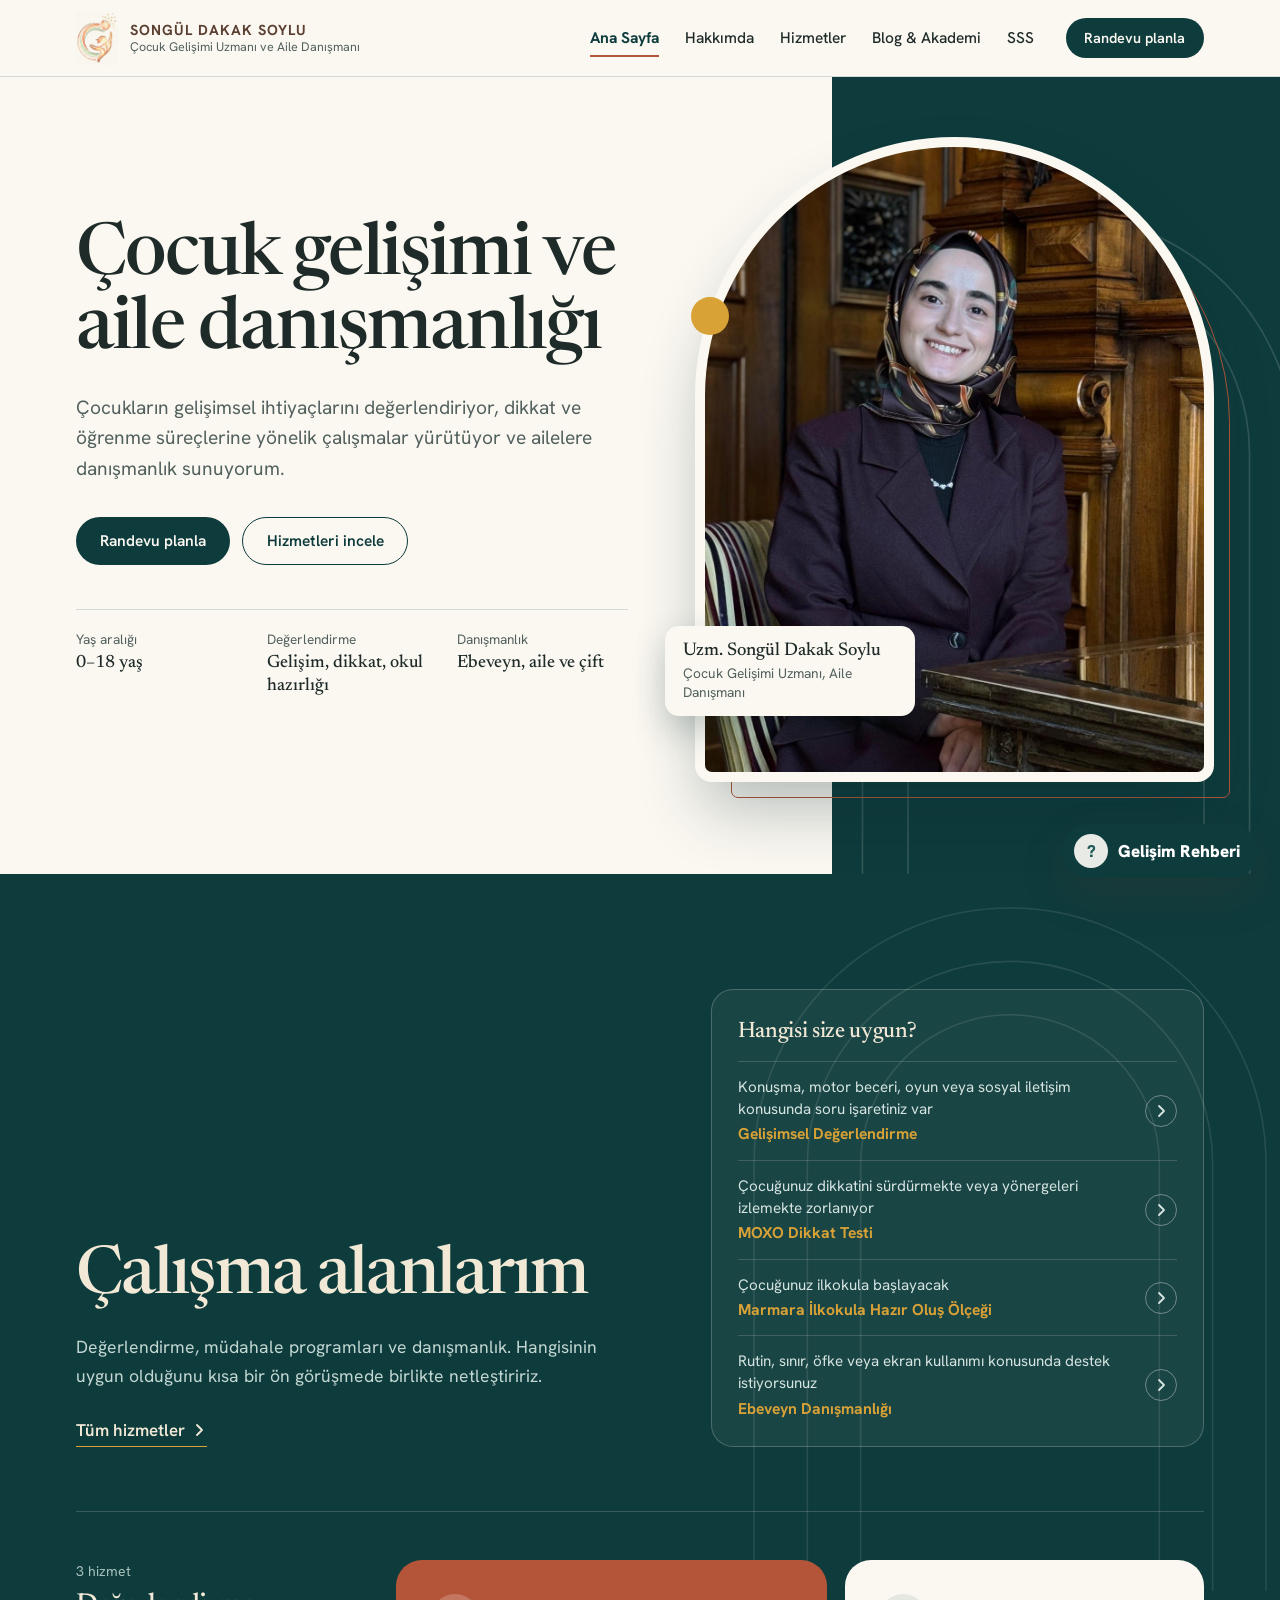
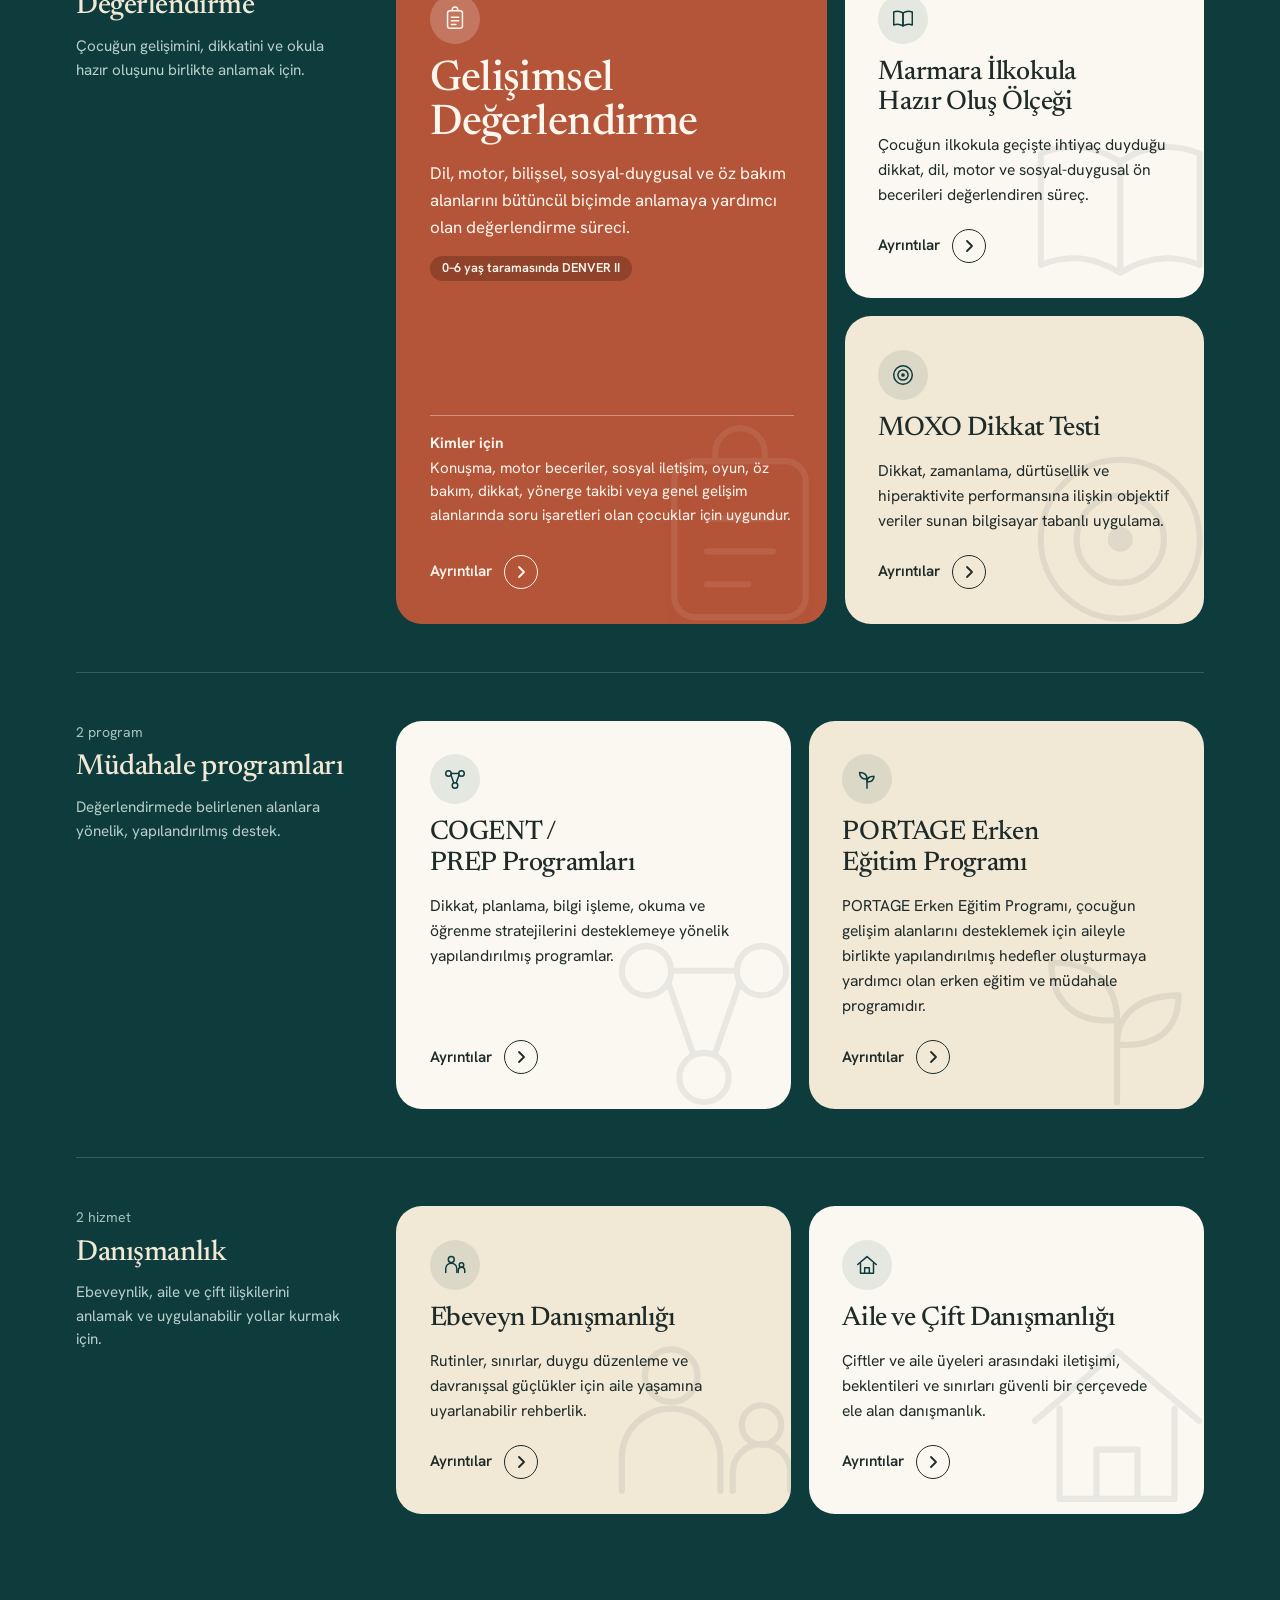
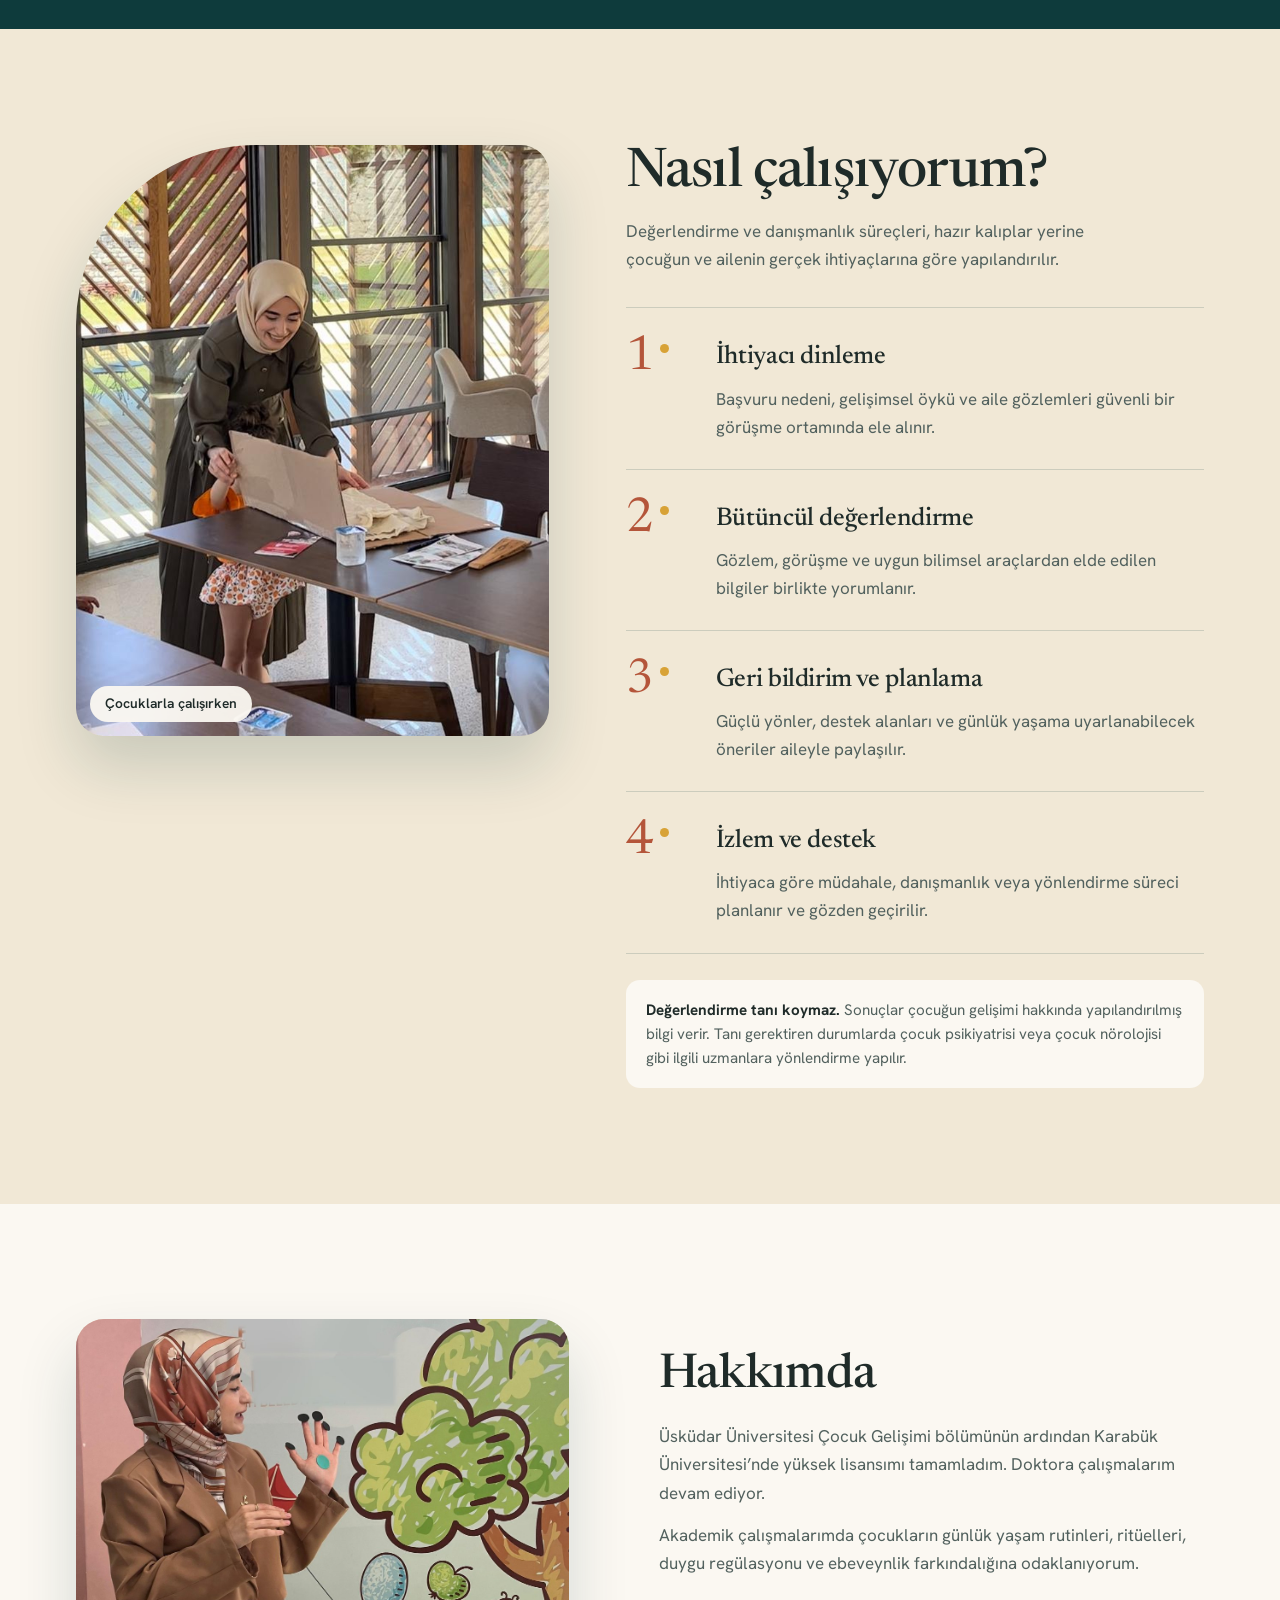
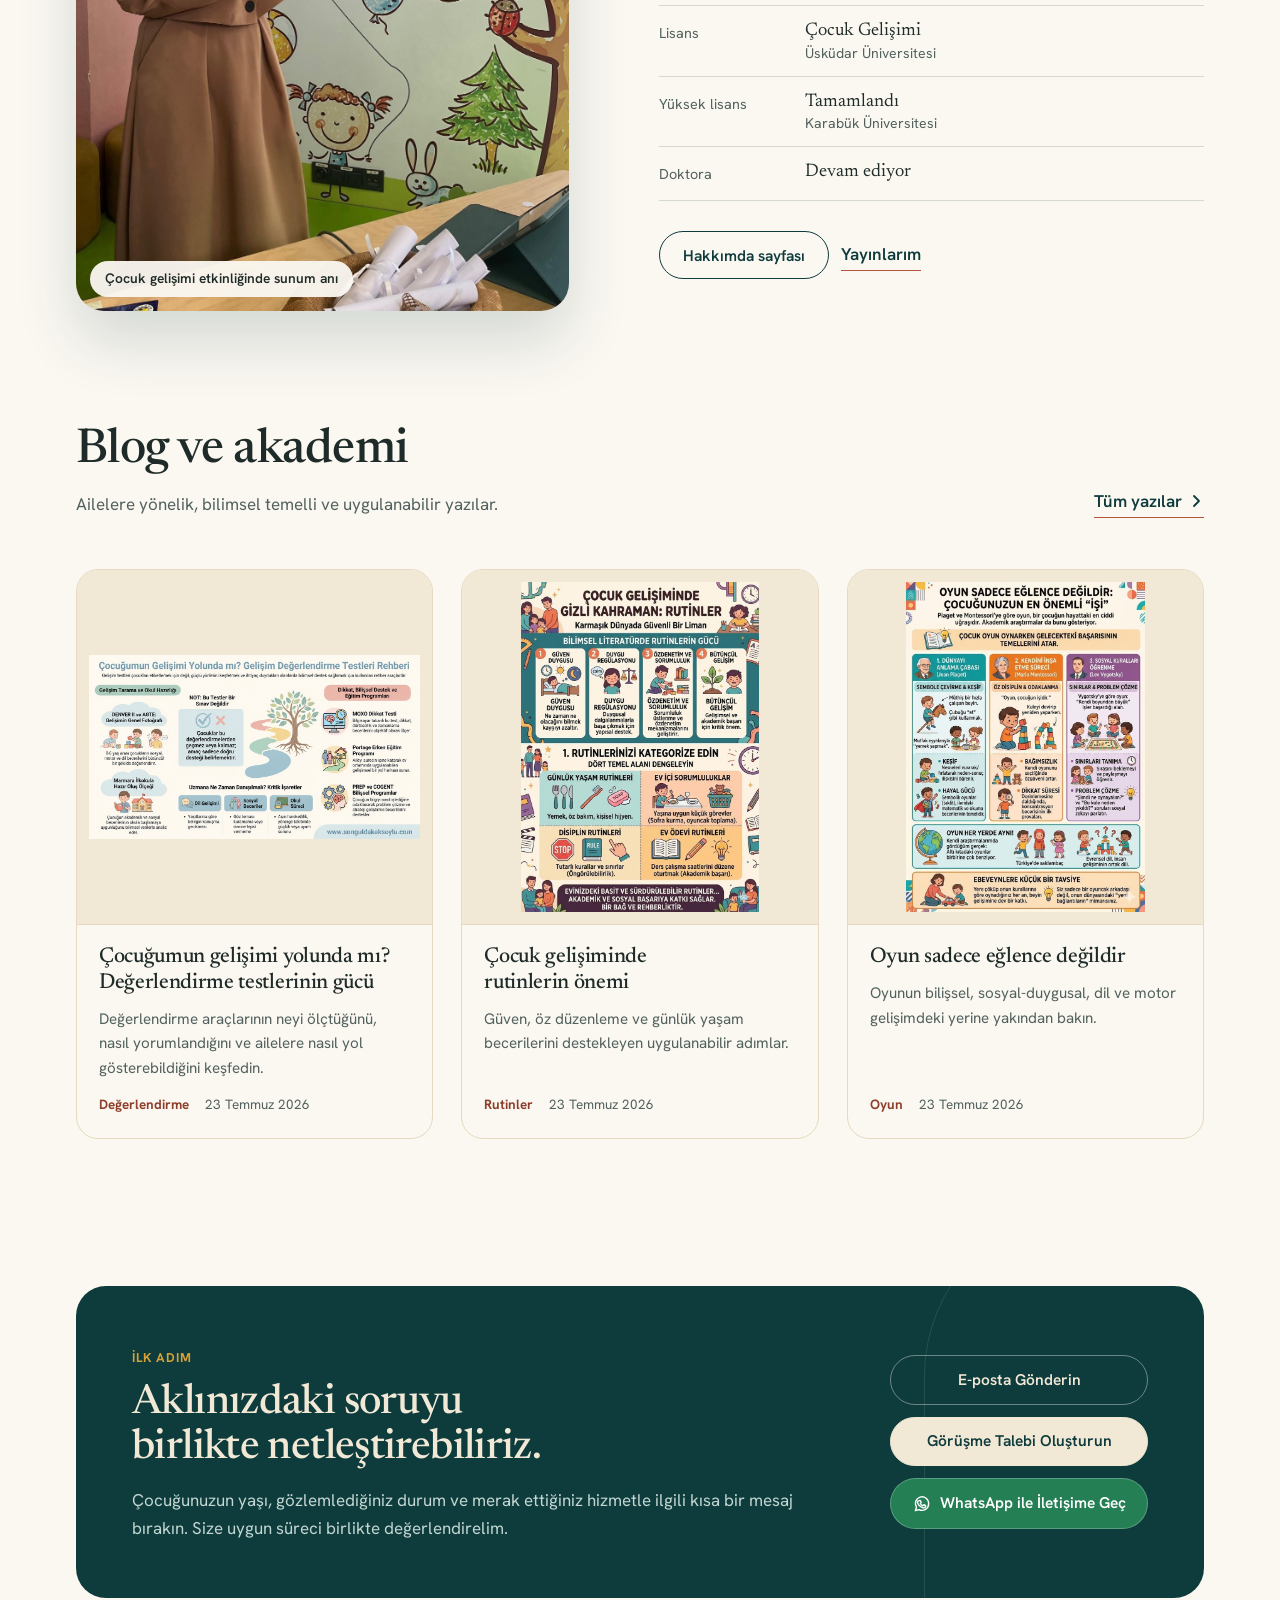
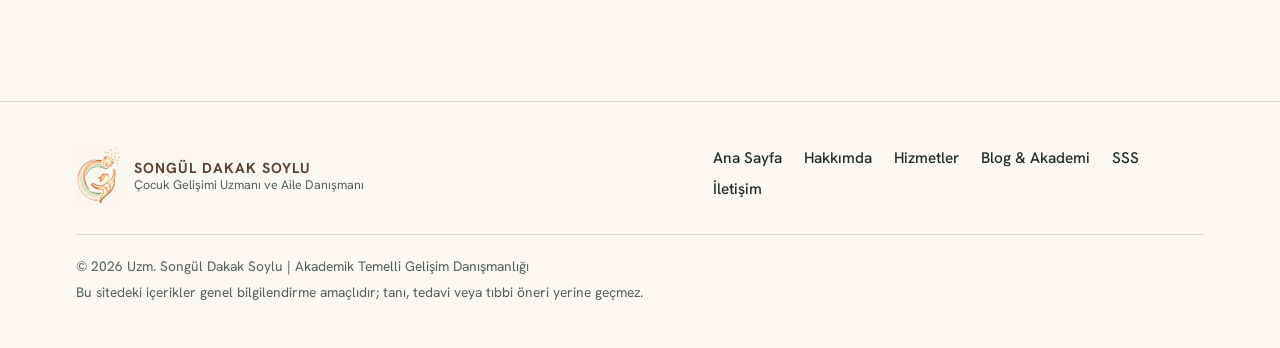
==== commit 0f10b36b: "Petrol editorial tasarimi: erisilebilirlik, form, OG gorselleri ve metin guncellemeleri - Blog kapak" ====
--- a/index.html
+++ b/index.html
@@ -3,114 +3,276 @@
 <head>
   <meta charset="UTF-8">
   <meta name="viewport" content="width=device-width, initial-scale=1.0">
-  <meta name="description" content="Çocuk gelişimi, gelişimsel değerlendirme, ebeveyn danışmanlığı ve aile danışmanlığı alanlarında akademik temelli, bütüncül ve güven veren danışmanlık hizmetleri.">
+  <meta name="description" content="Çocuk gelişimi, gelişimsel değerlendirme, ebeveyn danışmanlığı ile aile ve çift danışmanlığı alanlarında akademik temelli, bütüncül ve güven veren danışmanlık hizmetleri.">
   <title>Songül Dakak Soylu | Çocuk Gelişimi Uzmanı ve Aile Danışmanı</title>
   <link rel="canonical" href="https://songuldakaksoylu.com/">
+  <meta property="og:type" content="website">
+  <meta property="og:locale" content="tr_TR">
+  <meta property="og:site_name" content="Songül Dakak Soylu">
+  <meta property="og:title" content="Songül Dakak Soylu | Çocuk Gelişimi Uzmanı ve Aile Danışmanı">
+  <meta property="og:description" content="Çocuk gelişimi, gelişimsel değerlendirme, ebeveyn danışmanlığı ile aile ve çift danışmanlığı alanlarında akademik temelli, bütüncül ve güven veren danışmanlık hizmetleri.">
+  <meta property="og:url" content="https://songuldakaksoylu.com/">
+  <meta property="og:image" content="https://songuldakaksoylu.com/assets/images/share/site-default.jpg">
+  <meta property="og:image:width" content="1200">
+  <meta property="og:image:height" content="630">
+  <meta property="og:image:alt" content="Songül Dakak Soylu, Çocuk Gelişimi Uzmanı ve Aile Danışmanı">
+  <meta name="twitter:card" content="summary_large_image">
+  <meta name="twitter:title" content="Songül Dakak Soylu | Çocuk Gelişimi Uzmanı ve Aile Danışmanı">
+  <meta name="twitter:description" content="Çocuk gelişimi, gelişimsel değerlendirme, ebeveyn danışmanlığı ile aile ve çift danışmanlığı alanlarında akademik temelli, bütüncül ve güven veren danışmanlık hizmetleri.">
+  <meta name="twitter:image" content="https://songuldakaksoylu.com/assets/images/share/site-default.jpg">
   <link rel="preconnect" href="https://fonts.googleapis.com">
   <link rel="preconnect" href="https://fonts.gstatic.com" crossorigin>
-  <link href="https://fonts.googleapis.com/css2?family=DM+Sans:wght@400;500;600;700&family=DM+Serif+Display&display=swap" rel="stylesheet">
-  <link rel="stylesheet" href="assets/css/style.css">
+  <link href="https://fonts.googleapis.com/css2?family=Newsreader:ital,opsz,wght@0,6..72,400;0,6..72,500;0,6..72,600;1,6..72,400&family=Hanken+Grotesk:wght@400;500;600;700&display=swap" rel="stylesheet">
+  <link rel="stylesheet" href="assets/css/site.css?v=6">
 </head>
 <body>
+  <a class="skip-link" href="#main">Ana içeriğe geç</a>
   <header class="site-header" data-header>
-    <a class="brand" href="/" aria-label="Ana sayfa">
-      <img src="assets/images/logo-son.png" alt="Songül Dakak Soylu logosu">
-    </a>
-    <button class="menu-toggle" type="button" aria-label="Menüyü aç" aria-expanded="false" data-menu-toggle><span></span><span></span></button>
-    <nav class="site-nav" data-nav>
-      <a class="is-active" href="/">Ana Sayfa</a>
-      <a href="/hakkimda">Hakkımda</a>
-      <a href="/hizmetler">Hizmetler</a>
-      <a href="/blog">Blog & Akademi</a>
-      <a href="/sss">SSS</a>
-      <a class="nav-cta" href="/iletisim">İletişim</a>
-    </nav>
+    <div class="wrap bar">
+      <a class="brand" href="/" aria-label="Songül Dakak Soylu, ana sayfa">
+        <img class="brand-mark" src="assets/images/web/logo-isaret.jpg" alt="Songül Dakak Soylu logosu" width="240" height="240">
+        <span class="brand-text"><strong>SONGÜL DAKAK SOYLU</strong><span>Çocuk Gelişimi Uzmanı ve Aile Danışmanı</span></span>
+      </a>
+      <nav class="nav" id="nav" data-nav aria-label="Ana menü">
+        <a href="/" aria-current="page">Ana Sayfa</a>
+        <a href="/hakkimda">Hakkımda</a>
+        <a href="/hizmetler">Hizmetler</a>
+        <a href="/blog">Blog &amp; Akademi</a>
+        <a href="/sss">SSS</a>
+        <a class="btn btn-primary nav-cta" href="/iletisim">Randevu planla</a>
+      </nav>
+      <a class="btn btn-primary btn-sm head-cta" href="/iletisim">Randevu planla</a>
+      <button class="menu-btn" type="button" data-menu-toggle aria-expanded="false" aria-controls="nav" aria-label="Menüyü aç">
+        <svg width="22" height="22" viewBox="0 0 22 22" fill="none" stroke="currentColor" stroke-width="1.8" stroke-linecap="round" aria-hidden="true"><path d="M3 6h16M3 11h16M3 16h16"/></svg>
+      </button>
+    </div>
   </header>
 
-  <main>
-    <section class="hero section">
-      <div class="hero-shell">
-        <div class="hero-content reveal">
-          <p class="eyebrow">Çocuk Gelişimi Uzmanı &amp; Aile Danışmanı</p>
-          <h1>Her çocuğun gelişim yolculuğu kendine özgüdür.</h1>
-          <p class="hero-lead">Çocuğunuzu bütüncül bir bakışla anlamak, güçlü yönlerini görünür kılmak ve ailenize günlük yaşamda karşılığı olan bir yol haritası sunmak için bilimsel değerlendirme ile güvenli danışmanlığı bir araya getiriyorum.</p>
+  <main id="main" tabindex="-1">
+    <section class="hero">
+      <div class="hero-band" aria-hidden="true">
+        <svg viewBox="0 0 400 700" preserveAspectRatio="xMidYMax slice" fill="none" stroke="#FBF8F2" stroke-opacity=".14" stroke-width="1.5"><path d="M70 700V330a130 130 0 0 1 260 0v370"/><path d="M30 700V330a170 170 0 0 1 340 0v370"/><path d="M-10 700V330a210 210 0 0 1 420 0v370"/></svg>
+      </div>
+      <div class="wrap hero-grid">
+        <div class="hero-copy">
+          <h1>Çocuk gelişimi ve aile danışmanlığı</h1>
+          <p class="lead">Çocukların gelişimsel ihtiyaçlarını değerlendiriyor, dikkat ve öğrenme süreçlerine yönelik çalışmalar yürütüyor ve ailelere danışmanlık sunuyorum.</p>
+          <p class="lead lead-m">Çocukların gelişimsel ihtiyaçlarını değerlendiriyor, ailelere danışmanlık sunuyorum.</p>
           <div class="hero-actions">
-            <a class="button primary" href="/iletisim">Görüşme Planlayın</a>
-            <a class="button secondary" href="/hizmetler">Çalışma Alanlarını Keşfedin</a>
-          </div>
-          <div class="hero-trust" aria-label="Çalışma yaklaşımı">
-            <span>Bilimsel yaklaşım</span><span>Aile odaklı süreç</span><span>Etik ve güvenli iletişim</span>
-          </div>
-        </div>
-        <div class="hero-visual reveal">
-          <div class="hero-art-frame"><img src="assets/images/hero-3d.png" alt="Çocuk gelişimi, öğrenme, oyun ve duyguları temsil eden pastel kompozisyon"></div>
-          <div class="hero-panel"><span>0–18 yaş</span><strong>Gelişimsel değerlendirme, dikkat ve öğrenme desteği, ebeveyn ve aile danışmanlığı</strong></div>
-          <div class="hero-note" aria-hidden="true">büyü • keşfet • güçlen</div>
-        </div>
-      </div>
-    </section>
-
-    <section class="home-about section" aria-labelledby="about-title">
-      <div class="home-about-image reveal"><img src="assets/images/hakkimda.jpeg" alt="Songül Dakak Soylu çocuk gelişimi alanındaki bir eğitim etkinliğinde" loading="lazy"></div>
-      <div class="home-about-copy reveal">
-        <p class="eyebrow">Uzmanınızla tanışın</p>
-        <h2 id="about-title">Çocuğu anlamak, aileyi sürecin güçlü bir parçası yapmakla başlar.</h2>
-        <p>Ben Songül Dakak Soylu. Çocuk gelişimi alanındaki akademik birikimimi ve uygulama deneyimimi; her çocuğun bireysel ritmine, aile yapısına ve günlük yaşamına duyarlı bir çalışma anlayışıyla bir araya getiriyorum.</p>
-        <p>Amacım bir çocuğu yalnızca zorlandığı alanlarla tanımlamak değil; güçlü yönlerini, gelişimsel ihtiyaçlarını ve çevresiyle kurduğu ilişkiyi birlikte değerlendirerek aile için anlaşılır ve uygulanabilir bir çerçeve oluşturmaktır.</p>
-        <div class="about-signals"><span>Akademik temelli</span><span>Bütüncül</span><span>Yargısız</span></div>
-        <a class="text-link" href="/hakkimda">Eğitim ve çalışma yaklaşımımı inceleyin <span aria-hidden="true">→</span></a>
-      </div>
-    </section>
-
-    <section class="home-services section" aria-labelledby="home-services-title">
-      <div class="section-head section-head-centered reveal">
-        <p class="eyebrow">Çalışma alanlarım</p>
-        <h2 id="home-services-title">İhtiyacı doğru anlamaya odaklanan uzmanlık alanları</h2>
-        <p>Her süreç; çocuğun yaşı, gelişimsel özellikleri, aile gözlemleri ve başvuru nedeni dikkate alınarak planlanır.</p>
-      </div>
-      <div class="home-service-grid reveal-group">
-        <a class="home-service-card" href="/hizmetler#gelisimsel-degerlendirme"><span aria-hidden="true">01</span><h3>Gelişimsel Değerlendirme</h3><p>Dil, motor, bilişsel, sosyal-duygusal ve öz bakım alanlarını bütüncül biçimde anlamaya yardımcı olan değerlendirme süreci.</p><b>İnceleyin →</b></a>
-        <a class="home-service-card" href="/hizmetler#moxo"><span aria-hidden="true">02</span><h3>MOXO Dikkat Testi</h3><p>Dikkat, zamanlama, dürtüsellik ve hiperaktivite performansına ilişkin objektif veriler sunan bilgisayar tabanlı uygulama.</p><b>İnceleyin →</b></a>
-        <a class="home-service-card" href="/hizmetler#marmara"><span aria-hidden="true">03</span><h3>Okula Hazır Oluş</h3><p>Çocuğun ilkokula geçişte ihtiyaç duyduğu dikkat, dil, motor ve sosyal-duygusal ön becerileri değerlendiren süreç.</p><b>İnceleyin →</b></a>
-        <a class="home-service-card" href="/hizmetler#cogent-prep"><span aria-hidden="true">04</span><h3>COGENT / PREP</h3><p>Dikkat, planlama, bilgi işleme, okuma ve öğrenme stratejilerini desteklemeye yönelik yapılandırılmış programlar.</p><b>İnceleyin →</b></a>
-        <a class="home-service-card" href="/hizmetler#ebeveyn-danismanligi"><span aria-hidden="true">05</span><h3>Ebeveyn Danışmanlığı</h3><p>Rutinler, sınırlar, duygu düzenleme ve davranışsal güçlükler için aile yaşamına uyarlanabilir rehberlik.</p><b>İnceleyin →</b></a>
-        <a class="home-service-card" href="/hizmetler#aile-danismanligi"><span aria-hidden="true">06</span><h3>Aile Danışmanlığı</h3><p>Aile içi iletişimi, rol paylaşımını ve ilişkisel süreçleri güvenli bir çerçevede ele alan danışmanlık.</p><b>İnceleyin →</b></a>
-      </div>
-      <div class="section-action"><a class="button secondary" href="/hizmetler">Tüm hizmetleri ayrıntılı inceleyin</a></div>
-    </section>
-
-    <section class="approach section" aria-labelledby="approach-title">
-      <div class="approach-intro reveal"><p class="eyebrow">Süreç nasıl ilerler?</p><h2 id="approach-title">Belirsizliği, birlikte oluşturduğumuz anlaşılır bir yol haritasına dönüştürüyoruz.</h2><p>Değerlendirme ve danışmanlık süreçleri, hazır kalıplar yerine çocuğun ve ailenin gerçek ihtiyaçlarına göre yapılandırılır.</p></div>
-      <ol class="approach-steps reveal-group">
-        <li><span>01</span><div><h3>İhtiyacı dinleme</h3><p>Başvuru nedeni, gelişimsel öykü ve aile gözlemleri güvenli bir görüşme ortamında ele alınır.</p></div></li>
-        <li><span>02</span><div><h3>Bütüncül değerlendirme</h3><p>Gözlem, görüşme ve uygun bilimsel araçlardan elde edilen bilgiler birlikte yorumlanır.</p></div></li>
-        <li><span>03</span><div><h3>Geri bildirim ve planlama</h3><p>Güçlü yönler, destek alanları ve günlük yaşama uyarlanabilecek öneriler aileyle paylaşılır.</p></div></li>
-        <li><span>04</span><div><h3>İzlem ve destek</h3><p>İhtiyaca göre müdahale, danışmanlık veya yönlendirme süreci planlanır ve gözden geçirilir.</p></div></li>
-      </ol>
-    </section>
-
-    <section class="home-journal section" aria-labelledby="journal-title">
-      <div class="journal-heading reveal"><div><p class="eyebrow">Aileler için kaynaklar</p><h2 id="journal-title">Bilimsel bilgiyi günlük yaşama yaklaştıran yazılar</h2></div><a class="text-link" href="/blog">Tüm yazıları görün <span aria-hidden="true">→</span></a></div>
-      <div class="journal-grid reveal-group">
-        <a class="journal-card journal-card-featured" href="/blog/cocuk-gelisim-testleri-degerlendirme/"><img src="assets/images/blog-degerlendirme-testleri-rehberi.png" alt="Çocuk gelişim testleri ve değerlendirme rehberi" loading="lazy"><div><span>Gelişimsel değerlendirme</span><h3>Çocuğumun gelişimi yolunda mı? Değerlendirme testlerinin gücü</h3><p>Değerlendirme araçlarının neyi ölçtüğünü, nasıl yorumlandığını ve ailelere nasıl yol gösterebildiğini keşfedin.</p></div></a>
-        <a class="journal-card" href="/blog/cocuklarda-rutinlerin-onemi/"><img src="assets/images/blog-rutin.jpeg" alt="Çocuklarda günlük rutinleri anlatan görsel" loading="lazy"><div><span>Rutinler</span><h3>Çocuk gelişiminde rutinlerin önemi</h3><p>Güven, öz düzenleme ve günlük yaşam becerilerini destekleyen uygulanabilir adımlar.</p></div></a>
-        <a class="journal-card" href="/blog/oyunun-cocuk-gelisimindeki-onemi/"><img src="assets/images/blog-oyun.jpeg" alt="Oyunun çocuk gelişimindeki önemini anlatan görsel" loading="lazy"><div><span>Oyun</span><h3>Oyun sadece eğlence değildir</h3><p>Oyunun bilişsel, sosyal-duygusal, dil ve motor gelişimdeki yerine yakından bakın.</p></div></a>
+            <a class="btn btn-primary" href="/iletisim">Randevu planla</a>
+            <a class="btn btn-ghost" href="/hizmetler">Hizmetleri incele</a>
+          </div>
+          <dl class="hero-facts">
+            <div><dt>Yaş aralığı</dt><dd>0–18 yaş</dd></div>
+            <div><dt>Değerlendirme</dt><dd>Gelişim, dikkat, okul hazırlığı</dd></div>
+            <div><dt>Danışmanlık</dt><dd>Ebeveyn, aile ve çift</dd></div>
+          </dl>
+        </div>
+        <figure class="hero-photo">
+          <span class="hero-outline" aria-hidden="true"></span>
+          <div class="photo-arch"><img src="assets/images/web/profil.jpg" alt="Songül Dakak Soylu, ahşap panelli bir odada oturuyor ve gülümsüyor" width="1100" height="1375" fetchpriority="high"></div>
+          <span class="hero-dot" aria-hidden="true"></span>
+          <figcaption class="name-card"><strong>Uzm. Songül Dakak Soylu</strong><span>Çocuk Gelişimi Uzmanı, Aile Danışmanı</span></figcaption>
+        </figure>
+      </div>
+    </section>
+
+    <section class="facts-m" aria-label="Kısa bilgiler">
+      <div class="wrap">
+        <dl>
+          <div><dt>Yaş aralığı</dt><dd>0–18 yaş</dd></div>
+          <div><dt>Değerlendirme</dt><dd>Gelişim, dikkat, okul hazırlığı</dd></div>
+          <div><dt>Danışmanlık</dt><dd>Ebeveyn, aile ve çift</dd></div>
+        </dl>
+      </div>
+    </section>
+
+    <section class="svc-section on-dark" id="calisma" aria-labelledby="h-calisma">
+      <svg class="svc-rings" viewBox="0 0 600 700" fill="none" stroke="#FBF8F2" stroke-opacity=".1" stroke-width="1.5" aria-hidden="true"><path d="M60 700V300a240 240 0 0 1 480 0v400"/><path d="M110 700V300a190 190 0 0 1 380 0v400"/><path d="M160 700V300a140 140 0 0 1 280 0v400"/></svg>
+      <div class="wrap">
+        <div class="svc-intro">
+          <div>
+            <h2 id="h-calisma">Çalışma alanlarım</h2>
+            <p class="intro-p">Değerlendirme, müdahale programları ve danışmanlık. Hangisinin uygun olduğunu kısa bir ön görüşmede birlikte netleştiririz.</p>
+            <a class="link-more" href="/hizmetler">Tüm hizmetler <svg width="16" height="16" viewBox="0 0 16 16" fill="none" stroke="currentColor" stroke-width="1.8" stroke-linecap="round" stroke-linejoin="round" aria-hidden="true"><path d="M6 3l5 5-5 5"/></svg></a>
+          </div>
+          <nav class="finder" aria-label="Hangi hizmet uygun?">
+            <h3>Hangisi size uygun?</h3>
+            <ul><li><button type="button" data-jump="gelisimsel"><span>Konuşma, motor beceri, oyun veya sosyal iletişim konusunda soru işaretiniz var<b>Gelişimsel Değerlendirme</b></span><span class="go"><svg width="16" height="16" viewBox="0 0 16 16" fill="none" stroke="currentColor" stroke-width="1.8" stroke-linecap="round" stroke-linejoin="round" aria-hidden="true"><path d="M6 3l5 5-5 5"/></svg></span></button></li><li><button type="button" data-jump="moxo"><span>Çocuğunuz dikkatini sürdürmekte veya yönergeleri izlemekte zorlanıyor<b>MOXO Dikkat Testi</b></span><span class="go"><svg width="16" height="16" viewBox="0 0 16 16" fill="none" stroke="currentColor" stroke-width="1.8" stroke-linecap="round" stroke-linejoin="round" aria-hidden="true"><path d="M6 3l5 5-5 5"/></svg></span></button></li><li><button type="button" data-jump="marmara"><span>Çocuğunuz ilkokula başlayacak<b>Marmara İlkokula Hazır Oluş Ölçeği</b></span><span class="go"><svg width="16" height="16" viewBox="0 0 16 16" fill="none" stroke="currentColor" stroke-width="1.8" stroke-linecap="round" stroke-linejoin="round" aria-hidden="true"><path d="M6 3l5 5-5 5"/></svg></span></button></li><li><button type="button" data-jump="ebeveyn"><span>Rutin, sınır, öfke veya ekran kullanımı konusunda destek istiyorsunuz<b>Ebeveyn Danışmanlığı</b></span><span class="go"><svg width="16" height="16" viewBox="0 0 16 16" fill="none" stroke="currentColor" stroke-width="1.8" stroke-linecap="round" stroke-linejoin="round" aria-hidden="true"><path d="M6 3l5 5-5 5"/></svg></span></button></li></ul>
+          </nav>
+        </div>
+        <div class="lanes">
+        <div class="lane lane--eval"><div class="lane-label"><span class="count">3 hizmet</span><h3>Değerlendirme</h3><p>Çocuğun gelişimini, dikkatini ve okula hazır oluşunu birlikte anlamak için.</p></div><div class="lane-cards">
+            <article class="svc svc--terra svc--feature" id="card-gelisimsel">
+              <span class="svc-mark" aria-hidden="true"><svg viewBox="0 0 28 28" aria-hidden="true"><rect x="6" y="5" width="16" height="19" rx="2.5"/><path d="M11 5V4a3 3 0 0 1 6 0v1"/><path d="M10 12h8M10 16h8M10 20h5"/></svg></span>
+              <span class="svc-ico" aria-hidden="true"><svg viewBox="0 0 28 28" aria-hidden="true"><rect x="6" y="5" width="16" height="19" rx="2.5"/><path d="M11 5V4a3 3 0 0 1 6 0v1"/><path d="M10 12h8M10 16h8M10 20h5"/></svg></span>
+              <h3>Gelişimsel Değerlendirme</h3>
+              <p class="svc-lead">Dil, motor, bilişsel, sosyal-duygusal ve öz bakım alanlarını bütüncül biçimde anlamaya yardımcı olan değerlendirme süreci.</p>
+              <div class="svc-tags"><span class="chip">0–6 yaş taramasında DENVER II</span></div><p class="svc-who"><strong>Kimler için</strong>Konuşma, motor beceriler, sosyal iletişim, oyun, öz bakım, dikkat, yönerge takibi veya genel gelişim alanlarında soru işaretleri olan çocuklar için uygundur.</p>
+              <a class="svc-go" href="/hizmetler#gelisimsel-degerlendirme" aria-label="Gelişimsel Değerlendirme, ayrıntılar"><span>Ayrıntılar</span><i class="arrow"><svg width="16" height="16" viewBox="0 0 16 16" fill="none" stroke="currentColor" stroke-width="1.8" stroke-linecap="round" stroke-linejoin="round" aria-hidden="true"><path d="M6 3l5 5-5 5"/></svg></i></a>
+            </article>
+            <article class="svc svc--paper" id="card-marmara">
+              <span class="svc-mark" aria-hidden="true"><svg viewBox="0 0 28 28" aria-hidden="true"><path d="M4 6.5c3-1.2 6.5-1.2 10 1v14c-3.5-2.2-7-2.2-10-1z"/><path d="M24 6.5c-3-1.2-6.5-1.2-10 1v14c3.5-2.2 7-2.2 10-1z"/></svg></span>
+              <span class="svc-ico" aria-hidden="true"><svg viewBox="0 0 28 28" aria-hidden="true"><path d="M4 6.5c3-1.2 6.5-1.2 10 1v14c-3.5-2.2-7-2.2-10-1z"/><path d="M24 6.5c-3-1.2-6.5-1.2-10 1v14c3.5-2.2 7-2.2 10-1z"/></svg></span>
+              <h3>Marmara İlkokula Hazır Oluş Ölçeği</h3>
+              <p class="svc-lead">Çocuğun ilkokula geçişte ihtiyaç duyduğu dikkat, dil, motor ve sosyal-duygusal ön becerileri değerlendiren süreç.</p>
+              
+              <a class="svc-go" href="/hizmetler#marmara" aria-label="Marmara İlkokula Hazır Oluş Ölçeği, ayrıntılar"><span>Ayrıntılar</span><i class="arrow"><svg width="16" height="16" viewBox="0 0 16 16" fill="none" stroke="currentColor" stroke-width="1.8" stroke-linecap="round" stroke-linejoin="round" aria-hidden="true"><path d="M6 3l5 5-5 5"/></svg></i></a>
+            </article>
+            <article class="svc svc--cream" id="card-moxo">
+              <span class="svc-mark" aria-hidden="true"><svg viewBox="0 0 28 28" aria-hidden="true"><circle cx="14" cy="14" r="10"/><circle cx="14" cy="14" r="5.5"/><circle cx="14" cy="14" r="1.2" fill="currentColor"/></svg></span>
+              <span class="svc-ico" aria-hidden="true"><svg viewBox="0 0 28 28" aria-hidden="true"><circle cx="14" cy="14" r="10"/><circle cx="14" cy="14" r="5.5"/><circle cx="14" cy="14" r="1.2" fill="currentColor"/></svg></span>
+              <h3>MOXO Dikkat Testi</h3>
+              <p class="svc-lead">Dikkat, zamanlama, dürtüsellik ve hiperaktivite performansına ilişkin objektif veriler sunan bilgisayar tabanlı uygulama.</p>
+              
+              <a class="svc-go" href="/hizmetler#moxo" aria-label="MOXO Dikkat Testi, ayrıntılar"><span>Ayrıntılar</span><i class="arrow"><svg width="16" height="16" viewBox="0 0 16 16" fill="none" stroke="currentColor" stroke-width="1.8" stroke-linecap="round" stroke-linejoin="round" aria-hidden="true"><path d="M6 3l5 5-5 5"/></svg></i></a>
+            </article>
+          </div></div>
+        <div class="lane lane--pair"><div class="lane-label"><span class="count">2 program</span><h3>Müdahale programları</h3><p>Değerlendirmede belirlenen alanlara yönelik, yapılandırılmış destek.</p></div><div class="lane-cards">
+            <article class="svc svc--paper" id="card-cogent">
+              <span class="svc-mark" aria-hidden="true"><svg viewBox="0 0 28 28" aria-hidden="true"><circle cx="7" cy="8" r="3"/><circle cx="21" cy="8" r="3"/><circle cx="14" cy="21" r="3"/><path d="M9.7 9.6l3 8.6M18.3 9.6l-3 8.6M10 8h8"/></svg></span>
+              <span class="svc-ico" aria-hidden="true"><svg viewBox="0 0 28 28" aria-hidden="true"><circle cx="7" cy="8" r="3"/><circle cx="21" cy="8" r="3"/><circle cx="14" cy="21" r="3"/><path d="M9.7 9.6l3 8.6M18.3 9.6l-3 8.6M10 8h8"/></svg></span>
+              <h3>COGENT / PREP Programları</h3>
+              <p class="svc-lead">Dikkat, planlama, bilgi işleme, okuma ve öğrenme stratejilerini desteklemeye yönelik yapılandırılmış programlar.</p>
+              
+              <a class="svc-go" href="/hizmetler#cogent-prep" aria-label="COGENT / PREP Programları, ayrıntılar"><span>Ayrıntılar</span><i class="arrow"><svg width="16" height="16" viewBox="0 0 16 16" fill="none" stroke="currentColor" stroke-width="1.8" stroke-linecap="round" stroke-linejoin="round" aria-hidden="true"><path d="M6 3l5 5-5 5"/></svg></i></a>
+            </article>
+            <article class="svc svc--cream" id="card-portage">
+              <span class="svc-mark" aria-hidden="true"><svg viewBox="0 0 28 28" aria-hidden="true"><path d="M14 24V13"/><path d="M14 14c0-4.5-3-7-8-7 0 4.8 3 7.5 8 7z"/><path d="M14 17c0-3.6 2.6-6 7.5-6 0 4.2-2.7 6.4-7.5 6z"/></svg></span>
+              <span class="svc-ico" aria-hidden="true"><svg viewBox="0 0 28 28" aria-hidden="true"><path d="M14 24V13"/><path d="M14 14c0-4.5-3-7-8-7 0 4.8 3 7.5 8 7z"/><path d="M14 17c0-3.6 2.6-6 7.5-6 0 4.2-2.7 6.4-7.5 6z"/></svg></span>
+              <h3>PORTAGE Erken Eğitim Programı</h3>
+              <p class="svc-lead">PORTAGE Erken Eğitim Programı, çocuğun gelişim alanlarını desteklemek için aileyle birlikte yapılandırılmış hedefler oluşturmaya yardımcı olan erken eğitim ve müdahale programıdır.</p>
+              
+              <a class="svc-go" href="/hizmetler#portage" aria-label="PORTAGE Erken Eğitim Programı, ayrıntılar"><span>Ayrıntılar</span><i class="arrow"><svg width="16" height="16" viewBox="0 0 16 16" fill="none" stroke="currentColor" stroke-width="1.8" stroke-linecap="round" stroke-linejoin="round" aria-hidden="true"><path d="M6 3l5 5-5 5"/></svg></i></a>
+            </article>
+          </div></div>
+        <div class="lane lane--pair"><div class="lane-label"><span class="count">2 hizmet</span><h3>Danışmanlık</h3><p>Ebeveynlik, aile ve çift ilişkilerini anlamak ve uygulanabilir yollar kurmak için.</p></div><div class="lane-cards">
+            <article class="svc svc--cream" id="card-ebeveyn">
+              <span class="svc-mark" aria-hidden="true"><svg viewBox="0 0 28 28" aria-hidden="true"><circle cx="10" cy="8" r="3.2"/><path d="M4 22v-4a6 6 0 0 1 12 0v4"/><circle cx="21" cy="14" r="2.4"/><path d="M17.5 22v-2.2a3.5 3.5 0 0 1 7 0V22"/></svg></span>
+              <span class="svc-ico" aria-hidden="true"><svg viewBox="0 0 28 28" aria-hidden="true"><circle cx="10" cy="8" r="3.2"/><path d="M4 22v-4a6 6 0 0 1 12 0v4"/><circle cx="21" cy="14" r="2.4"/><path d="M17.5 22v-2.2a3.5 3.5 0 0 1 7 0V22"/></svg></span>
+              <h3>Ebeveyn Danışmanlığı</h3>
+              <p class="svc-lead">Rutinler, sınırlar, duygu düzenleme ve davranışsal güçlükler için aile yaşamına uyarlanabilir rehberlik.</p>
+              
+              <a class="svc-go" href="/hizmetler#ebeveyn-danismanligi" aria-label="Ebeveyn Danışmanlığı, ayrıntılar"><span>Ayrıntılar</span><i class="arrow"><svg width="16" height="16" viewBox="0 0 16 16" fill="none" stroke="currentColor" stroke-width="1.8" stroke-linecap="round" stroke-linejoin="round" aria-hidden="true"><path d="M6 3l5 5-5 5"/></svg></i></a>
+            </article>
+            <article class="svc svc--paper" id="card-aile">
+              <span class="svc-mark" aria-hidden="true"><svg viewBox="0 0 28 28" aria-hidden="true"><path d="M4 13.5L14 5l10 8.5"/><path d="M7 12v11h14V12"/><path d="M11.5 23v-6h5v6"/></svg></span>
+              <span class="svc-ico" aria-hidden="true"><svg viewBox="0 0 28 28" aria-hidden="true"><path d="M4 13.5L14 5l10 8.5"/><path d="M7 12v11h14V12"/><path d="M11.5 23v-6h5v6"/></svg></span>
+              <h3>Aile ve Çift Danışmanlığı</h3>
+              <p class="svc-lead">Çiftler ve aile üyeleri arasındaki iletişimi, beklentileri ve sınırları güvenli bir çerçevede ele alan danışmanlık.</p>
+              
+              <a class="svc-go" href="/hizmetler#aile-danismanligi" aria-label="Aile ve Çift Danışmanlığı, ayrıntılar"><span>Ayrıntılar</span><i class="arrow"><svg width="16" height="16" viewBox="0 0 16 16" fill="none" stroke="currentColor" stroke-width="1.8" stroke-linecap="round" stroke-linejoin="round" aria-hidden="true"><path d="M6 3l5 5-5 5"/></svg></i></a>
+            </article>
+          </div></div>
+        </div>
+      </div>
+    </section>
+
+    <section class="section process" aria-labelledby="h-surec">
+      <div class="wrap approach-grid">
+        <header class="approach-head">
+          <h2 id="h-surec">Nasıl çalışıyorum?</h2>
+          <p class="intro">Değerlendirme ve danışmanlık süreçleri, hazır kalıplar yerine çocuğun ve ailenin gerçek ihtiyaçlarına göre yapılandırılır.</p>
+        </header>
+        <figure class="approach-fig">
+          <div class="frame">
+            <img src="assets/images/web/yaklasim.jpg" alt="Songül Dakak Soylu, bir etkinlikte masaya eğilmiş, gülümseyerek bir çocukla çalışıyor" loading="lazy" width="1318" height="1622">
+            <span class="photo-cap">Çocuklarla çalışırken</span>
+          </div>
+        </figure>
+        <ol class="steps approach-steps"><li class="step"><span class="n">1<i aria-hidden="true"></i></span><div><h3>İhtiyacı dinleme</h3><p>Başvuru nedeni, gelişimsel öykü ve aile gözlemleri güvenli bir görüşme ortamında ele alınır.</p></div></li><li class="step"><span class="n">2<i aria-hidden="true"></i></span><div><h3>Bütüncül değerlendirme</h3><p>Gözlem, görüşme ve uygun bilimsel araçlardan elde edilen bilgiler birlikte yorumlanır.</p></div></li><li class="step"><span class="n">3<i aria-hidden="true"></i></span><div><h3>Geri bildirim ve planlama</h3><p>Güçlü yönler, destek alanları ve günlük yaşama uyarlanabilecek öneriler aileyle paylaşılır.</p></div></li><li class="step"><span class="n">4<i aria-hidden="true"></i></span><div><h3>İzlem ve destek</h3><p>İhtiyaca göre müdahale, danışmanlık veya yönlendirme süreci planlanır ve gözden geçirilir.</p></div></li></ol>
+        <p class="note approach-note"><strong>Değerlendirme tanı koymaz.</strong> Sonuçlar çocuğun gelişimi hakkında yapılandırılmış bilgi verir. Tanı gerektiren durumlarda çocuk psikiyatrisi veya çocuk nörolojisi gibi ilgili uzmanlara yönlendirme yapılır.</p>
+      </div>
+    </section>
+
+    <section class="section" aria-labelledby="h-hakkimda">
+      <div class="wrap about-grid">
+        <div class="about-photo"><img src="assets/images/web/seminer.jpg" alt="Songül Dakak Soylu, çocuk gelişimi etkinliğinde ellerini kullanarak sunum yaparken" loading="lazy" width="1200" height="1489"><span class="photo-cap">Çocuk gelişimi etkinliğinde sunum anı</span></div>
+        <div class="about-copy">
+          <h2 id="h-hakkimda">Hakkımda</h2>
+          <div class="txt">
+            <p>Üsküdar Üniversitesi Çocuk Gelişimi bölümünün ardından Karabük Üniversitesi’nde yüksek lisansımı tamamladım. Doktora çalışmalarım devam ediyor.</p>
+            <p>Akademik çalışmalarımda çocukların günlük yaşam rutinleri, ritüelleri, duygu regülasyonu ve ebeveynlik farkındalığına odaklanıyorum.</p>
+          </div>
+          <dl class="edu">
+            <div><dt>Lisans</dt><dd>Çocuk Gelişimi<small>Üsküdar Üniversitesi</small></dd></div>
+            <div><dt>Yüksek lisans</dt><dd>Tamamlandı<small>Karabük Üniversitesi</small></dd></div>
+            <div><dt>Doktora</dt><dd>Devam ediyor</dd></div>
+          </dl>
+          <div class="btn-row">
+            <a class="btn btn-ghost" href="/hakkimda">Hakkımda sayfası</a>
+            <a class="link-more" href="https://scholar.google.com/citations?user=8tHvPyIAAAAJ&amp;hl=tr" target="_blank" rel="noopener noreferrer">Yayınlarım</a>
+          </div>
+        </div>
+      </div>
+    </section>
+
+    <section class="section" style="padding-top:0" aria-labelledby="h-blog">
+      <div class="wrap">
+        <div class="section-head">
+          <div>
+            <h2 id="h-blog">Blog ve akademi</h2>
+            <p>Ailelere yönelik, bilimsel temelli ve uygulanabilir yazılar.</p>
+          </div>
+          <a class="link-more" href="/blog">Tüm yazılar <svg width="16" height="16" viewBox="0 0 16 16" fill="none" stroke="currentColor" stroke-width="1.8" stroke-linecap="round" stroke-linejoin="round" aria-hidden="true"><path d="M6 3l5 5-5 5"/></svg></a>
+        </div>
+        <div class="blog-home">
+<article class="post post-feature">
+  <a class="post-link" href="/blog/cocuk-gelisim-testleri-degerlendirme/" aria-label="Çocuğumun gelişimi yolunda mı? Değerlendirme testlerinin gücü yazısını aç">
+    <img class="post-img cover cover--info" src="assets/images/web/blog-degerlendirme.jpg" alt="Çocuk gelişim değerlendirme testlerinin önemini anlatan bilgilendirici görsel" loading="lazy" width="760" height="760">
+    <div>
+      <h3>Çocuğumun gelişimi yolunda mı? Değerlendirme testlerinin gücü</h3>
+      <p class="sum">Değerlendirme araçlarının neyi ölçtüğünü, nasıl yorumlandığını ve ailelere nasıl yol gösterebildiğini keşfedin.</p>
+      <div class="meta"><span class="cat">Değerlendirme</span><time datetime="2026-07-23">23 Temmuz 2026</time></div>
+    </div>
+  </a>
+</article><div class="post-stack"><div class="post-side">
+<article class="post ">
+  <a class="post-link" href="/blog/cocuklarda-rutinlerin-onemi/" aria-label="Çocuk gelişiminde rutinlerin önemi yazısını aç">
+    <img class="post-img cover cover--info" src="assets/images/web/blog-rutin.jpg" alt="Çocuklarda uyku, oyun, yemek ve öz bakım rutinlerini anlatan bilgilendirici görsel" loading="lazy" width="760" height="760">
+    <div>
+      <h3>Çocuk gelişiminde rutinlerin önemi</h3>
+      <p class="sum">Güven, öz düzenleme ve günlük yaşam becerilerini destekleyen uygulanabilir adımlar.</p>
+      <div class="meta"><span class="cat">Rutinler</span><time datetime="2026-07-23">23 Temmuz 2026</time></div>
+    </div>
+  </a>
+</article></div><div class="post-side">
+<article class="post ">
+  <a class="post-link" href="/blog/oyunun-cocuk-gelisimindeki-onemi/" aria-label="Oyun sadece eğlence değildir yazısını aç">
+    <img class="post-img cover cover--info" src="assets/images/web/blog-oyun.jpg" alt="Oyunun çocuk gelişimindeki önemini anlatan bilgilendirici görsel" loading="lazy" width="760" height="760">
+    <div>
+      <h3>Oyun sadece eğlence değildir</h3>
+      <p class="sum">Oyunun bilişsel, sosyal-duygusal, dil ve motor gelişimdeki yerine yakından bakın.</p>
+      <div class="meta"><span class="cat">Oyun</span><time datetime="2026-07-23">23 Temmuz 2026</time></div>
+    </div>
+  </a>
+</article></div></div></div>
       </div>
     </section>
 
     <section class="mini-contact section">
-      <div class="mini-contact-card reveal">
-        <div><p class="eyebrow">İlk adım</p><h2>Aklınızdaki soruyu birlikte netleştirebiliriz.</h2><p>Çocuğunuzun yaşı, gözlemlediğiniz durum ve merak ettiğiniz hizmetle ilgili kısa bir mesaj bırakın. Size uygun süreci birlikte değerlendirelim.</p></div>
-        <div class="mini-contact-actions"><a href="mailto:songuldakaksoylu@gmail.com">E-posta Gönderin</a><a href="/iletisim">Görüşme Talebi Oluşturun</a></div>
-      </div>
-    </section>
+<div class="mini-contact-card">
+<div><p class="eyebrow">İlk adım</p><h2>Aklınızdaki soruyu birlikte netleştirebiliriz.</h2><p>Çocuğunuzun yaşı, gözlemlediğiniz durum ve merak ettiğiniz hizmetle ilgili kısa bir mesaj bırakın. Size uygun süreci birlikte değerlendirelim.</p></div>
+<div class="mini-contact-actions"><a href="mailto:songuldakaksoylu@gmail.com">E-posta Gönderin</a><a href="/iletisim">Görüşme Talebi Oluşturun</a></div>
+</div>
+</section>
   </main>
 
-  <footer class="site-footer">
-    <img src="assets/images/logo-son.png" alt="">
-    <p>© 2026 Uzm. Songül Dakak Soylu | Akademik Temelli Gelişim Danışmanlığı</p>
+  <footer class="footer site-footer">
+    <div class="wrap">
+      <a class="brand" href="/" aria-label="Ana sayfa">
+        <img class="brand-mark" src="assets/images/web/logo-isaret.jpg" alt="" width="240" height="240">
+        <span class="brand-text"><strong>SONGÜL DAKAK SOYLU</strong><span>Çocuk Gelişimi Uzmanı ve Aile Danışmanı</span></span>
+      </a>
+      <nav aria-label="Alt menü"><a href="/">Ana Sayfa</a><a href="/hakkimda">Hakkımda</a><a href="/hizmetler">Hizmetler</a><a href="/blog">Blog &amp; Akademi</a><a href="/sss">SSS</a><a href="/iletisim">İletişim</a></nav>
+      <div class="legal">
+        <span>© 2026 Uzm. Songül Dakak Soylu | Akademik Temelli Gelişim Danışmanlığı</span>
+        <span>Bu sitedeki içerikler genel bilgilendirme amaçlıdır; tanı, tedavi veya tıbbi öneri yerine geçmez.</span>
+      </div>
+    </div>
   </footer>
   <script src="assets/js/chatbot.js"></script>
-  <script src="assets/js/main.js?v=3"></script>
+  <script src="assets/js/main.js"></script>
+  <script src="assets/js/site.js" defer></script>
 </body>
 </html>
--- a/assets/css/site.css
+++ b/assets/css/site.css
@@ -0,0 +1,797 @@
+
+/* Songül Dakak Soylu — site stilleri. Renkler: petrol yeşili, krem, adaçayı, terracotta, hardal.
+   Duyarlılık: 980px (tablet) ve 620px (telefon) media query'leri. */
+:root{
+  --petrol:#0E3B3C; --petrol-deep:#092C2D; --petrol-soft:#1D5A58;
+  --paper:#FBF8F2; --cream:#F1E8D6; --sand:#E6D9C0;
+  --terra:#B4553A; --brick:#8E3F2B; --mustard:#D8A236;
+  --brown:#5B3F31; --ink:#1F2B29; --muted:#52615E; --line:rgba(14,59,60,.16);
+  --font-display:'Newsreader',Georgia,'Times New Roman',serif;
+  --font-body:'Hanken Grotesk',system-ui,-apple-system,'Segoe UI',sans-serif;
+  --bar-h:0px;
+  color-scheme:light;
+}
+*,*::before,*::after{box-sizing:border-box}
+html{scroll-behavior:smooth}
+body{margin:0;background:var(--paper);color:var(--ink);font-family:var(--font-body);font-size:17px;line-height:1.65;-webkit-font-smoothing:antialiased}
+img{display:block;max-width:100%}
+a{color:inherit}
+h1,h2,h3,h4{font-family:var(--font-display);font-weight:500;letter-spacing:-.015em;margin:0;text-wrap:balance}
+p{margin:0}
+:focus-visible{outline:3px solid var(--terra);outline-offset:3px;border-radius:4px}
+.on-dark :focus-visible,.card--dark :focus-visible,.card--terra :focus-visible{outline-color:var(--sand)}
+
+.wrap{--gutter:56px;max-width:1240px;margin-inline:auto;padding-left:max(var(--gutter),env(safe-area-inset-left,0px));padding-right:max(var(--gutter),env(safe-area-inset-right,0px))}
+
+/* ---------- Üst bilgi ---------- */
+.site-header{position:sticky;top:calc(var(--bar-h) + env(safe-area-inset-top,0px));z-index:40;background:var(--paper);border-bottom:1px solid var(--line)}
+.bar{display:flex;align-items:center;gap:20px;min-height:76px}
+.brand{display:flex;align-items:center;gap:12px;text-decoration:none;min-width:0}
+.brand-mark{height:54px;width:auto;mix-blend-mode:multiply;flex:none}
+.brand-text{display:flex;flex-direction:column;line-height:1.25;min-width:0}
+.brand-text strong{font-size:14.5px;font-weight:700;letter-spacing:.07em;color:var(--brown)}
+.brand-text span{font-size:12.5px;color:var(--muted)}
+.nav{display:flex;align-items:center;gap:2px;margin-left:auto}
+.nav a{font-size:15.5px;font-weight:500;text-decoration:none;padding:8px 12px;border-radius:8px;color:var(--ink);position:relative}
+.nav a:hover{color:var(--terra)}
+.nav a[aria-current="page"]{font-weight:700;color:var(--petrol)}
+.nav a[aria-current="page"]::after{content:"";position:absolute;left:12px;right:12px;bottom:2px;height:2px;background:var(--terra)}
+.nav .nav-cta{display:none}
+.btn{display:inline-flex;align-items:center;justify-content:center;gap:.5rem;padding:.9rem 1.45rem;border-radius:999px;font:600 15.5px/1.1 var(--font-body);text-decoration:none;border:1.5px solid transparent;cursor:pointer;transition:background-color .2s,color .2s,border-color .2s;text-align:center}
+.btn-primary{background:var(--petrol);color:var(--paper)}
+.btn-primary:hover{background:var(--petrol-soft)}
+.btn-ghost{border-color:var(--petrol);color:var(--petrol);background:transparent}
+.btn-ghost:hover{background:var(--petrol);color:var(--paper)}
+.btn-light{background:var(--cream);color:var(--petrol)}
+.btn-light:hover{background:#fff}
+.btn-sm{padding:.7rem 1.1rem;font-size:14.5px}
+.menu-btn{display:none;margin-left:auto;width:44px;height:44px;border-radius:12px;border:1.5px solid var(--line);background:transparent;color:var(--petrol);cursor:pointer;align-items:center;justify-content:center}
+
+/* ---------- Genel bölüm ---------- */
+.section{padding-block:clamp(56px,9vw,116px)}
+.section-head{display:flex;justify-content:space-between;align-items:flex-end;flex-wrap:wrap;gap:20px 48px;margin-bottom:clamp(28px,4vw,52px)}
+.section-head h2{font-size:clamp(2rem,4vw,3rem);line-height:1.08}
+.section-head p{max-width:36em;color:var(--muted);margin-top:12px}
+.link-more{display:inline-flex;align-items:center;gap:6px;font-weight:600;color:var(--petrol);text-decoration:none;border-bottom:1.5px solid var(--terra);padding-bottom:2px}
+.link-more:hover{color:var(--terra)}
+.chip{display:inline-block;font-size:.8rem;font-weight:600;line-height:1;padding:.4rem .75rem;border-radius:999px;background:rgba(14,59,60,.09);color:var(--petrol);white-space:nowrap}
+
+/* ---------- Hero ---------- */
+.hero{--ph:560px;position:relative;padding-block:clamp(40px,5.5vw,76px) clamp(64px,8vw,110px);background:var(--paper);overflow:clip}
+.hero-band{position:absolute;top:0;bottom:0;right:0;width:35%;background:var(--petrol);overflow:hidden}
+.hero-band svg{position:absolute;inset:0;width:100%;height:100%}
+.hero-grid{position:relative;display:grid;grid-template-columns:minmax(0,1.05fr) minmax(0,.95fr);gap:clamp(36px,6vw,96px);align-items:center}
+.hero-photo{position:relative;margin:0 0 0 auto;width:min(100%,520px)}
+.hero-outline{position:absolute;z-index:0;inset:26px -26px -26px 26px;border:1.5px solid var(--terra);border-radius:999px 999px 28px 28px}
+.photo-arch{position:relative;z-index:1;aspect-ratio:4/5;border-radius:999px 999px 28px 28px;overflow:hidden;background:var(--sand);box-shadow:0 0 0 10px var(--paper),0 34px 64px rgba(9,44,45,.3);animation:rise .9s cubic-bezier(.2,.7,.2,1) both}
+.photo-arch img{width:100%;height:100%;object-fit:cover;object-position:50% 30%}
+.name-card{position:absolute;z-index:2;left:-40px;bottom:56px;background:var(--paper);padding:14px 18px;border-radius:14px;box-shadow:0 14px 34px rgba(9,44,45,.24);max-width:250px;display:grid;gap:2px}
+.name-card strong{font-family:var(--font-display);font-size:1.15rem;font-weight:500;line-height:1.2}
+.name-card span{font-size:.86rem;color:var(--muted);line-height:1.35}
+.hero-dot{position:absolute;z-index:2;left:-14px;top:24%;width:38px;height:38px;border-radius:50%;background:var(--mustard)}
+@keyframes rise{from{transform:translateY(18px)}to{transform:none}}
+.hero h1{font-size:clamp(2.55rem,6vw,4.5rem);line-height:1.03;letter-spacing:-.025em;font-weight:500}
+.hero .lead{font-size:1.2rem;line-height:1.6;color:var(--muted);max-width:33em;margin-top:24px}
+.hero-actions{display:flex;flex-wrap:wrap;gap:12px;margin-top:32px}
+.hero-facts{display:grid;grid-template-columns:repeat(3,minmax(0,1fr));gap:20px;margin:44px 0 0;padding:18px 0 0;border-top:1px solid var(--line)}
+.hero-facts dt{font-size:.85rem;color:var(--muted)}
+.hero-facts dd{margin:2px 0 0;font-family:var(--font-display);font-size:1.12rem;line-height:1.3;font-weight:500}
+
+.ico{display:inline-flex;width:30px;height:30px;color:var(--terra);flex:none}
+.ico svg{width:100%;height:100%;fill:none;stroke:currentColor;stroke-width:1.6;stroke-linecap:round;stroke-linejoin:round}
+
+
+/* Mobil hero için yardımcı öğeler: masaüstünde ve tablette gizli */
+.lead-m,.facts-m{display:none}
+
+/* ---------- Hizmetler (ana sayfa) ---------- */
+.svc-section{position:relative;background:var(--petrol);color:#E8EFEC;padding-block:clamp(64px,9vw,124px);overflow:clip}
+.svc-section .wrap{position:relative;z-index:1}
+.svc-rings{position:absolute;right:-50px;top:-30px;width:min(54%,640px);height:auto;pointer-events:none}
+.svc-intro{display:grid;grid-template-columns:minmax(0,1.05fr) minmax(0,.95fr);gap:36px clamp(40px,7vw,110px);align-items:end;margin-bottom:clamp(36px,5vw,64px)}
+.svc-intro h2{font-size:clamp(2.5rem,5.2vw,4.2rem);line-height:1.02;color:var(--cream);letter-spacing:-.025em}
+.svc-intro .intro-p{color:#C3D7D2;font-size:1.1rem;max-width:30em;margin-top:20px}
+.svc-section .link-more{color:var(--cream);border-bottom-color:var(--mustard);margin-top:26px}
+.svc-section .link-more:hover{color:#fff}
+.finder{border:1px solid rgba(251,248,242,.22);border-radius:22px;padding:24px 26px 12px;background:rgba(251,248,242,.05)}
+.finder h3{font-size:1.4rem;color:var(--cream);margin-bottom:10px}
+.finder ul{list-style:none;margin:0;padding:0}
+.finder button{display:grid;grid-template-columns:minmax(0,1fr) auto;align-items:center;gap:14px;width:100%;text-align:left;padding:14px 0;border:0;border-top:1px solid rgba(251,248,242,.16);background:transparent;color:#D5E4E0;font:inherit;font-size:.95rem;line-height:1.45;cursor:pointer}
+.finder button b{display:block;margin-top:3px;font-weight:700;color:var(--mustard);font-size:.98rem}
+.finder .go{width:32px;height:32px;border-radius:50%;border:1.5px solid rgba(251,248,242,.38);display:grid;place-items:center;transition:background-color .25s,border-color .25s,color .25s,transform .25s}
+.finder button:hover .go{background:var(--mustard);border-color:var(--mustard);color:var(--petrol-deep);transform:translateX(3px)}
+.finder button:hover{color:#fff}
+.lanes{display:grid}
+.lane{display:grid;grid-template-columns:minmax(0,3fr) minmax(0,9fr);gap:28px clamp(24px,4vw,56px);padding-block:clamp(32px,4vw,48px);border-top:1px solid rgba(251,248,242,.18)}
+.lane-label{align-self:start;position:sticky;top:calc(var(--bar-h) + 110px)}
+.lane-label .count{display:block;font-size:.88rem;color:#A9C2BC;margin-bottom:8px}
+.lane-label h3{font-size:1.8rem;color:var(--cream);line-height:1.1}
+.lane-label p{margin-top:12px;font-size:.95rem;line-height:1.55;color:#B9CFCA;max-width:18em}
+.lane-cards{display:grid;gap:18px;min-width:0}
+.lane--eval .lane-cards{grid-template-columns:minmax(0,1.2fr) minmax(0,1fr)}
+.lane--eval .svc--feature{grid-row:span 2}
+.lane--pair .lane-cards{grid-template-columns:repeat(2,minmax(0,1fr))}
+.svc{position:relative;overflow:hidden;isolation:isolate;display:flex;flex-direction:column;gap:14px;padding:clamp(24px,2.6vw,34px);border-radius:26px;color:var(--ink);transition:transform .4s cubic-bezier(.2,.7,.2,1),box-shadow .4s}
+.svc--paper{background:var(--paper)}
+.svc--cream{background:var(--cream)}
+.svc--terra{background:var(--terra);color:#FFF6EE}
+.svc:hover{transform:translateY(-5px);box-shadow:0 26px 48px rgba(3,20,21,.4)}
+.svc:focus-within{outline:3px solid var(--sand);outline-offset:3px}
+.svc-mark{position:absolute;z-index:-1;right:-28px;bottom:-34px;width:min(62%,230px);aspect-ratio:1;opacity:.08;transition:transform .6s cubic-bezier(.2,.7,.2,1),opacity .4s}
+.svc-mark svg{width:100%;height:100%;fill:none;stroke:currentColor;stroke-width:.75;stroke-linecap:round;stroke-linejoin:round}
+.svc:hover .svc-mark{opacity:.15;transform:translate(-10px,-10px) rotate(-6deg)}
+.svc-ico{width:50px;height:50px;border-radius:50%;display:grid;place-items:center;background:rgba(14,59,60,.09);color:var(--petrol)}
+.svc-ico svg{width:26px;height:26px;fill:none;stroke:currentColor;stroke-width:1.6;stroke-linecap:round;stroke-linejoin:round}
+.svc--terra .svc-ico{background:rgba(255,255,255,.2);color:#FFF6EE}
+.svc h3{font-size:clamp(1.5rem,2.1vw,1.8rem);line-height:1.12;max-width:15em}
+.svc--feature h3{font-size:clamp(2rem,3.3vw,2.7rem);line-height:1.05}
+.svc-lead{font-size:.98rem;line-height:1.6;max-width:30em}
+.svc--feature .svc-lead{font-size:1.06rem}
+.svc-tags{display:flex;flex-wrap:wrap;gap:8px}
+.svc--terra .chip{background:rgba(255,255,255,.2);color:#FFF6EE}
+.svc-who{margin-top:auto;padding-top:16px;font-size:.94rem;line-height:1.55;border-top:1px solid rgba(255,246,238,.38)}
+.svc-who strong{display:block;font-weight:700;margin-bottom:2px}
+.svc-go{margin-top:auto;display:inline-flex;align-items:center;gap:12px;font-weight:600;font-size:.95rem;text-decoration:none;padding-top:6px;align-self:flex-start}
+.svc-who + .svc-go{margin-top:6px}
+.svc-go::after{content:"";position:absolute;inset:0;border-radius:26px}
+.svc-go .arrow{display:grid;place-items:center;width:34px;height:34px;border-radius:50%;border:1.5px solid currentColor;transition:background-color .25s,border-color .25s,color .25s,transform .3s}
+.svc:hover .svc-go .arrow{background:var(--petrol);border-color:var(--petrol);color:var(--paper);transform:translateX(5px)}
+.svc--terra:hover .svc-go .arrow{background:#FFF6EE;border-color:#FFF6EE;color:var(--terra)}
+@keyframes flash{0%{box-shadow:0 0 0 0 rgba(216,162,54,.95)}100%{box-shadow:0 0 0 16px rgba(216,162,54,0)}}
+.svc.flash{animation:flash 1.5s ease-out}
+
+/* ---------- Çalışma yaklaşımı ---------- */
+.process{background:var(--cream)}
+.approach-grid{display:grid;grid-template-columns:minmax(0,.9fr) minmax(0,1.1fr);grid-template-areas:"fig head" "fig steps" "fig note";grid-template-rows:auto auto 1fr;column-gap:clamp(36px,6vw,96px);align-items:start}
+.approach-head{grid-area:head}
+.approach-head h2{font-size:clamp(2.2rem,4.4vw,3.4rem);line-height:1.04}
+.approach-head .intro{color:var(--muted);margin-top:16px;max-width:30em}
+.approach-fig{grid-area:fig;margin:0;align-self:stretch}
+.approach-fig .frame{position:sticky;top:calc(var(--bar-h) + 110px);aspect-ratio:4/5;border-radius:180px 28px 28px 28px;overflow:hidden;background:var(--sand);box-shadow:0 30px 60px rgba(14,59,60,.18)}
+.approach-fig img{width:100%;height:100%;object-fit:cover;object-position:38% 40%}
+.photo-cap{position:absolute;left:14px;bottom:14px;max-width:calc(100% - 28px);background:rgba(251,248,242,.95);color:var(--ink);font-size:.86rem;font-weight:600;line-height:1.3;padding:9px 15px;border-radius:999px}
+.steps.approach-steps{grid-area:steps;margin-top:34px}
+.approach-note{grid-area:note}
+.note{margin-top:26px;padding:18px 20px;background:var(--paper);border-radius:14px;font-size:.95rem;line-height:1.6;color:var(--muted)}
+.note strong{color:var(--ink)}
+.steps{list-style:none;margin:0;padding:0}
+.step{display:grid;grid-template-columns:72px minmax(0,1fr);gap:18px;padding-block:28px;border-top:1px solid var(--line)}
+.step:last-child{border-bottom:1px solid var(--line)}
+.step .n{font-family:var(--font-display);font-size:3rem;line-height:.95;color:var(--terra);display:flex;align-items:flex-start;gap:6px}
+.step .n i{width:9px;height:9px;border-radius:50%;background:var(--mustard);margin-top:8px}
+.step h3{font-size:1.6rem;margin-bottom:6px}
+.step p{color:var(--muted);max-width:34em}
+
+/* ---------- Hakkımda özeti ---------- */
+.about-grid{display:grid;grid-template-columns:minmax(0,.95fr) minmax(0,1.05fr);gap:clamp(36px,7vw,100px);align-items:center}
+.about-photo{position:relative;border-radius:28px;overflow:hidden;aspect-ratio:5/6;background:var(--sand);box-shadow:0 30px 60px rgba(14,59,60,.16)}
+.about-photo img{width:100%;height:100%;object-fit:cover;object-position:50% 30%;transform:scale(1.04);transform-origin:0 50%}
+.about-copy h2{font-size:clamp(2rem,4vw,3rem);line-height:1.08}
+.about-copy .txt{display:grid;gap:14px;margin-top:20px;color:var(--muted);max-width:36em}
+.edu{margin:28px 0 0;display:grid;max-width:34em}
+.edu div{display:grid;grid-template-columns:130px minmax(0,1fr);gap:16px;padding:13px 0;border-top:1px solid var(--line)}
+.edu div:last-child{border-bottom:1px solid var(--line)}
+.edu dt{font-size:.9rem;color:var(--muted);padding-top:3px}
+.edu dd{margin:0;font-family:var(--font-display);font-size:1.15rem;line-height:1.35}
+.edu dd small{display:block;font-family:var(--font-body);font-size:.88rem;color:var(--muted)}
+.btn-row{display:flex;flex-wrap:wrap;gap:12px;align-items:center;margin-top:30px}
+
+/* ---------- Blog ---------- */
+.post a.post-link{display:block;text-decoration:none}
+/* Blog kapakları: ortak çerçeve (1:1). Bilgi grafikleri tam görünür (contain), fotoğraflar kadrajlanır (cover). */
+.cover{display:block;width:100%;height:auto;aspect-ratio:1/1;border-radius:16px;background:var(--cream)}
+.cover--info{object-fit:contain;object-position:center;padding:12px;box-sizing:border-box}
+.cover--photo{object-fit:cover;object-position:50% 30%}
+.post h3{font-size:1.45rem;line-height:1.2;margin:14px 0 8px}
+.post a.post-link:hover h3{color:var(--terra)}
+.post p.sum{font-size:.95rem;color:var(--muted);line-height:1.6;display:-webkit-box;-webkit-line-clamp:3;-webkit-box-orient:vertical;overflow:hidden}
+.meta{display:flex;flex-wrap:wrap;gap:4px 16px;font-size:.84rem;color:var(--muted);margin-top:12px}
+.meta .cat{color:var(--terra);font-weight:700}
+.blog-home{display:grid;grid-template-columns:repeat(3,minmax(0,1fr));gap:28px;align-items:stretch}
+.blog-home .post-stack,.blog-home .post-side{display:contents}
+.blog-home .post{min-width:0;display:flex;background:var(--paper);border:1px solid var(--sand);border-radius:22px;overflow:hidden}
+.blog-home .post a.post-link{display:flex;flex-direction:column;width:100%;min-width:0}
+.blog-home .post-img{border-radius:0;border-bottom:1px solid var(--sand)}
+.blog-home .post a.post-link>div{display:flex;flex-direction:column;flex:1;min-width:0;padding:20px 22px 22px}
+.blog-home .post h3{font-size:1.35rem;margin:0 0 10px;display:-webkit-box;-webkit-line-clamp:3;-webkit-box-orient:vertical;overflow:hidden;overflow-wrap:anywhere}
+.blog-home .post p.sum{display:-webkit-box}
+.blog-home .meta{margin-top:auto;padding-top:14px}
+.post-grid{display:grid;grid-template-columns:repeat(3,minmax(0,1fr));gap:44px 30px}
+.filters{display:flex;flex-wrap:wrap;gap:8px;margin-bottom:36px}
+.filters button{font:600 14px/1 var(--font-body);padding:.7rem 1.05rem;border-radius:999px;border:1.5px solid var(--line);background:transparent;color:var(--ink);cursor:pointer}
+.filters button:hover{border-color:var(--petrol)}
+.filters button[aria-pressed="true"]{background:var(--petrol);border-color:var(--petrol);color:var(--paper)}
+.scholar{display:flex;align-items:center;justify-content:space-between;flex-wrap:wrap;gap:16px 32px;padding:22px 26px;border-radius:18px;background:var(--cream);margin-bottom:40px}
+.scholar h3{font-size:1.35rem}
+.scholar p{color:var(--muted);font-size:.95rem;margin-top:2px}
+
+/* ---------- Sayfa başlığı ---------- */
+.page-head{padding-block:clamp(40px,7vw,92px) clamp(8px,2vw,24px)}
+.page-head h1{font-size:clamp(2.4rem,5.4vw,4rem);line-height:1.05;letter-spacing:-.025em}
+.page-head p{max-width:38em;color:var(--muted);font-size:1.12rem;margin-top:20px}
+
+/* ---------- Hakkımda sayfası ---------- */
+.about-hero{display:grid;grid-template-columns:minmax(0,.8fr) minmax(0,1.2fr);gap:clamp(40px,7vw,100px);align-items:center;padding-block:clamp(36px,6vw,84px) clamp(48px,7vw,96px)}
+.about-hero .hero-photo{margin-left:0}
+.about-hero h1{font-size:clamp(2.4rem,5.4vw,4rem);line-height:1.05;letter-spacing:-.025em}
+.about-hero .txt{display:grid;gap:16px;margin-top:24px;color:var(--muted);font-size:1.08rem;max-width:36em}
+.programs{background:var(--cream)}
+.prog-grid{display:grid;grid-template-columns:repeat(3,minmax(0,1fr));gap:40px}
+.prog h3{font-size:1.6rem;padding-bottom:14px;border-bottom:2px solid var(--petrol);margin-bottom:6px}
+.prog dl{margin:0}
+.prog dt{font-family:var(--font-display);font-size:1.25rem;font-weight:500;margin-top:20px;line-height:1.25}
+.prog dd{margin:4px 0 0;font-size:.95rem;color:var(--muted);line-height:1.6}
+.approach{display:grid;grid-template-columns:minmax(0,1.05fr) minmax(0,.95fr);gap:clamp(36px,7vw,100px);align-items:center}
+.approach ol{list-style:none;margin:0;padding:0}
+.approach li{padding-block:22px;border-top:1px solid var(--line)}
+.approach li:last-child{border-bottom:1px solid var(--line)}
+.approach h3{font-size:1.5rem;margin-bottom:4px}
+.approach li p{color:var(--muted)}
+
+/* ---------- Hizmetler sayfası ---------- */
+:root{--sage:#CFD9C6;--sage-deep:#B9C7AE;--sage-ink:#27402F}
+.svc-nav{display:flex;flex-wrap:wrap;gap:10px;margin-top:28px}
+.svc-nav button{font:inherit;font-size:.92rem;font-weight:600;color:var(--petrol);background:transparent;border:1.5px solid rgba(14,59,60,.28);border-radius:999px;padding:.55rem 1rem;cursor:pointer;transition:background-color .25s,color .25s,border-color .25s}
+.svc-nav button:hover{background:var(--petrol);border-color:var(--petrol);color:var(--paper)}
+.svc-group{padding-block:clamp(40px,5.5vw,72px) 0}
+.svc-group-head{display:grid;grid-template-columns:auto minmax(0,.8fr) minmax(0,1.2fr);gap:12px clamp(24px,4vw,56px);align-items:start;margin-bottom:clamp(24px,3vw,36px);padding-top:28px;border-top:1px solid var(--line)}
+.svc-group-head .num{font-family:var(--font-display);font-size:clamp(2.6rem,5vw,4rem);line-height:.9;color:var(--terra);display:flex;gap:8px}
+.svc-group-head .num i{width:10px;height:10px;border-radius:50%;background:var(--mustard);margin-top:8px}
+.svc-group-head h2{font-size:clamp(1.9rem,3.6vw,2.7rem);line-height:1.08}
+.svc-group-head p{color:var(--muted);max-width:40em}
+.svc-stack{display:grid;gap:clamp(20px,2.6vw,32px)}
+.sv{position:relative;display:grid;grid-template-columns:minmax(0,.86fr) minmax(0,1.14fr);border-radius:30px;overflow:hidden;background:var(--paper);border:1px solid var(--line);box-shadow:0 1px 0 rgba(14,59,60,.04);transition:transform .4s cubic-bezier(.2,.7,.2,1),box-shadow .4s;scroll-margin-top:calc(var(--bar-h) + 120px)}
+.sv:hover{transform:translateY(-4px);box-shadow:0 26px 48px rgba(14,59,60,.16)}
+.sv--flip .sv-panel{order:2}
+.sv-panel{position:relative;isolation:isolate;overflow:hidden;display:flex;flex-direction:column;gap:16px;padding:clamp(26px,3vw,44px);min-height:100%}
+.sv-panel .mark{position:absolute;z-index:-1;right:-34px;bottom:-40px;width:min(75%,290px);aspect-ratio:1;opacity:.1;transition:transform .6s cubic-bezier(.2,.7,.2,1),opacity .4s}
+.sv-panel .mark svg{width:100%;height:100%;fill:none;stroke:currentColor;stroke-width:.75;stroke-linecap:round;stroke-linejoin:round}
+.sv:hover .sv-panel .mark{opacity:.18;transform:translate(-10px,-10px) rotate(-6deg)}
+.sv-tag{align-self:flex-start;font-size:.82rem;font-weight:700;letter-spacing:.04em;text-transform:uppercase;padding:.35rem .8rem;border-radius:999px;background:rgba(255,255,255,.16)}
+.sv-ico{width:58px;height:58px;border-radius:50%;display:grid;place-items:center;background:rgba(255,255,255,.16)}
+.sv-ico svg{width:30px;height:30px;fill:none;stroke:currentColor;stroke-width:1.6;stroke-linecap:round;stroke-linejoin:round}
+.sv-panel h3{font-size:clamp(1.7rem,2.8vw,2.3rem);line-height:1.08;letter-spacing:-.015em;max-width:12em}
+.sv-panel .sv-lead{font-weight:500;font-size:1.04rem;line-height:1.6;max-width:28em;margin-top:auto}
+.sv--terra .sv-panel{background:var(--terra);color:#FFF6EE}
+.sv--petrol .sv-panel{background:var(--petrol);color:var(--cream)}
+.sv--petrol .sv-tag{color:var(--mustard)}
+.sv--sage .sv-panel{background:var(--sage);color:var(--sage-ink)}
+.sv--sage .sv-tag,.sv--sand .sv-tag{background:rgba(14,59,60,.1)}
+.sv--sage .sv-ico,.sv--sand .sv-ico{background:rgba(14,59,60,.1)}
+.sv--sand .sv-panel{background:var(--sand);color:var(--petrol-deep)}
+.sv-body{display:flex;flex-direction:column;gap:22px;padding:clamp(26px,3vw,44px);min-width:0}
+.sv-text{display:grid;gap:12px;max-width:38em}
+.sv-text p{color:var(--ink);font-size:1.02rem;line-height:1.7;margin:0}
+.sv-blocks{display:grid;grid-template-columns:minmax(0,1fr);gap:14px;margin-top:auto}
+.sv-block{display:grid;gap:8px;padding:18px 20px;border-radius:18px;background:var(--cream);align-content:start}
+.sv-block:nth-child(2){background:#E8EEE0}
+.sv-block h4{display:flex;align-items:center;gap:10px;font-family:var(--font-body);font-size:.92rem;font-weight:700;color:var(--brick);letter-spacing:0;margin:0}
+.sv-block h4 svg{width:22px;height:22px;flex:none;fill:none;stroke:currentColor;stroke-width:1.7;stroke-linecap:round;stroke-linejoin:round}
+.sv-block p{font-size:.95rem;line-height:1.6;color:var(--ink);margin:0}
+.sv-cta{align-self:flex-start;display:inline-flex;align-items:center;gap:10px;font-weight:600;color:var(--petrol);text-decoration:none;border-bottom:1.5px solid var(--terra);padding-bottom:3px}
+.sv-cta:hover{color:var(--brick)}
+.svc-outro{margin-top:clamp(40px,5vw,64px)}
+.lanes .lane:last-child{padding-bottom:0}
+
+/* ---------- Alt bilgi ---------- */
+.footer{background:var(--paper);border-top:1px solid var(--line)}
+.footer .wrap{display:grid;grid-template-columns:minmax(0,1.2fr) minmax(0,1fr);gap:28px 48px;padding-block:44px}
+.footer .brand-mark{height:60px}
+.footer nav{display:flex;flex-wrap:wrap;gap:6px 22px;align-content:flex-start}
+.footer nav a{text-decoration:none;font-weight:500;font-size:.96rem}
+.footer nav a:hover{color:var(--terra)}
+.legal{grid-column:1/-1;border-top:1px solid var(--line);padding-top:20px;font-size:.86rem;color:var(--muted);display:grid;gap:4px}
+
+/* ---------- Tablet ---------- */
+@media (max-width:980px){
+  .wrap{--gutter:32px}
+  .nav{display:none}
+  .menu-btn{display:inline-flex}
+  .nav.is-open{display:flex;flex-direction:column;align-items:stretch;gap:0;position:absolute;left:0;right:0;top:100%;background:var(--paper);border-bottom:1px solid var(--line);box-shadow:0 18px 30px rgba(9,44,45,.12);padding:10px max(var(--gutter),env(safe-area-inset-right,0px)) 22px max(var(--gutter),env(safe-area-inset-left,0px));margin:0}
+  .nav.is-open a{padding:14px 4px;border-bottom:1px solid var(--line);border-radius:0;font-size:1.05rem}
+  .nav.is-open a[aria-current="page"]::after{display:none}
+  .nav.is-open .nav-cta{display:inline-flex;margin-top:16px;border-bottom:0;padding:.9rem 1.45rem;color:var(--paper);justify-content:center}
+  .head-cta{display:none}
+  .hero-grid,.about-hero,.about-grid,.approach,.contact-grid,.svc-intro{grid-template-columns:minmax(0,1fr)}
+  .hero{--ph:550px}
+  .hero-band{top:auto;left:0;width:auto;height:calc(var(--ph)*.5 + 78px)}
+  .hero-photo{margin-inline:auto;width:min(100%,440px)}
+  .about-hero .hero-photo{margin-inline:auto}
+  .approach-grid{grid-template-columns:minmax(0,1fr);grid-template-areas:"head" "fig" "steps" "note";grid-template-rows:auto;row-gap:8px}
+  .approach-fig{align-self:start;margin-top:20px}
+  .approach-fig .frame{position:relative;top:auto;width:min(100%,520px);margin-inline:auto}
+  .approach-steps{margin-top:18px}
+  .svc-rings{width:70%}
+  .lane{grid-template-columns:minmax(0,1fr)}
+  .lane-label{position:static}
+  .lane--eval .lane-cards{grid-template-columns:repeat(2,minmax(0,1fr))}
+  .lane--eval .svc--feature{grid-column:1/-1;grid-row:auto}
+  .post-grid{grid-template-columns:repeat(2,minmax(0,1fr))}
+  .blog-home{grid-template-columns:repeat(2,minmax(0,1fr))}
+  .blog-home .post-stack .post-side:last-child .post{grid-column:1/-1}
+  .blog-home .post-stack .post-side:last-child a.post-link{flex-direction:row}
+  .blog-home .post-stack .post-side:last-child .post-img{width:min(46%,320px);flex:none;border-bottom:0;border-right:1px solid var(--sand)}
+  .prog-grid{grid-template-columns:minmax(0,1fr)}
+  .svc-group-head{grid-template-columns:minmax(0,1fr)}
+  .sv{grid-template-columns:minmax(0,1fr)}
+  .sv--flip .sv-panel{order:0}
+  .sv-panel{min-height:0}
+  .sv-panel .sv-lead{margin-top:6px}
+  .footer .wrap{grid-template-columns:minmax(0,1fr)}
+}
+/* ---------- Telefon ---------- */
+@media (max-width:620px){
+  .wrap{--gutter:20px}
+  .brand-text span{display:none}
+  .svc-rings{width:100%;right:-90px}
+  .lane--eval .lane-cards,.lane--pair .lane-cards{grid-template-columns:minmax(0,1fr)}
+  .svc{border-radius:22px}
+  .svc-go::after{border-radius:22px}
+  .approach-fig .frame{border-radius:120px 24px 24px 24px}
+  .step{grid-template-columns:54px minmax(0,1fr);gap:12px}
+  .step .n{font-size:2.4rem}
+  .edu div{grid-template-columns:100px minmax(0,1fr);gap:10px}
+  .blog-home{grid-template-columns:minmax(0,1fr);gap:22px}
+  .blog-home .post-stack .post-side:last-child .post{grid-column:auto}
+  .blog-home .post-stack .post-side:last-child a.post-link{flex-direction:column}
+  .blog-home .post-stack .post-side:last-child .post-img{width:100%;border-right:0;border-bottom:1px solid var(--sand)}
+  .post-grid{grid-template-columns:minmax(0,1fr)}
+  .form-row,.sv-blocks{grid-template-columns:minmax(0,1fr)}
+  .sv{border-radius:24px}
+  .svc-nav button{flex:1 1 auto}
+  .contact .btn,.btn-row .btn{width:100%}
+}
+/* ---------- Mobil hero ---------- */
+/* Önizlemedeki 'Mobil' düğmesi için container query; gerçek telefonlar için aynı kurallar media query ile. */
+@media (max-width:620px){
+  /* Başlık (header) */
+  .bar{min-height:58px;gap:10px}
+  .brand{gap:9px}
+  .brand-mark{height:38px}
+  .brand-text strong{font-size:12px;letter-spacing:.05em}
+  .menu-btn{width:44px;height:44px}
+  /* Hero: mobil için ayrı kompozisyon.
+     Sıra: başlık, kısa açıklama, fotoğraf, ana CTA, ikincil CTA */
+  .hero{padding-block:22px 40px}
+  .hero-band{display:none}
+  .hero-grid{display:flex;flex-direction:column;align-items:stretch;gap:0}
+  .hero-copy{display:contents}
+  .hero h1{order:1;font-size:clamp(35px,10.3vw,44px);line-height:1.05;letter-spacing:-.022em}
+  .hero .lead{display:none}
+  .hero .lead-m{display:block;order:2;margin:14px 0 0;font-size:1.06rem;line-height:1.55;color:var(--muted);max-width:26em}
+  .hero-photo{order:3;width:100%;margin:28px 0 38px}
+  .hero-outline{inset:14px -10px -14px 14px;border-radius:96px 26px 26px 26px}
+  .photo-arch{aspect-ratio:5/4;border-radius:96px 26px 26px 26px;box-shadow:0 0 0 6px var(--paper),0 22px 40px rgba(9,44,45,.26)}
+  .photo-arch img{object-position:50% 22%}
+  .name-card{left:12px;bottom:-22px;max-width:calc(100% - 52px);padding:10px 14px;border-radius:12px}
+  .name-card strong{font-size:1.02rem}
+  .name-card span{font-size:.8rem}
+  .hero-dot{width:26px;height:26px;left:auto;right:18px;top:-8px}
+  .hero-actions{order:4;flex-direction:column;align-items:stretch;gap:4px;margin-top:0}
+  .hero-actions .btn{width:100%;min-height:52px}
+  .hero-actions .btn-ghost{border-color:transparent;background:transparent;min-height:48px;text-decoration:underline;text-decoration-color:var(--terra);text-decoration-thickness:2px;text-underline-offset:6px;color:var(--petrol)}
+  .hero-actions .btn-ghost:hover{background:transparent;color:var(--brick)}
+  .hero .hero-facts{display:none}
+  /* Kısa bilgiler: hero dışında, ayrı bir şerit */
+  .facts-m{display:block;background:var(--cream);padding-block:26px}
+  .facts-m dl{display:grid;gap:0;margin:0}
+  .facts-m dl>div{display:grid;grid-template-columns:104px minmax(0,1fr);gap:12px;align-items:baseline;padding-block:13px;border-top:1px solid rgba(14,59,60,.16)}
+  .facts-m dl>div:first-child{border-top:0;padding-top:0}
+  .facts-m dl>div:last-child{padding-bottom:0}
+  .facts-m dt{font-size:.85rem;color:var(--muted)}
+  .facts-m dd{margin:0;font-family:var(--font-display);font-size:1.12rem;line-height:1.3;font-weight:500}
+}
+@media (prefers-reduced-motion:reduce){
+  html{scroll-behavior:auto}
+  .photo-arch{animation:none}
+  *{transition:none!important}
+}
+
+/* =====================================================================
+   Ortak: eski sınıf adlarıyla uyum (blog, SSS, iletişim, yazılar)
+   ===================================================================== */
+:root{--page-g:56px;--sage:#CFD9C6;--sage-deep:#B9C7AE;--sage-ink:#27402F}
+body.nav-open{overflow:hidden}
+.sr-only{position:absolute;width:1px;height:1px;padding:0;overflow:hidden;clip:rect(0,0,0,0);white-space:nowrap;border:0}
+.button{display:inline-flex;align-items:center;justify-content:center;gap:.5rem;padding:.9rem 1.45rem;border-radius:999px;font:600 15.5px/1.1 var(--font-body);text-decoration:none;border:1.5px solid transparent;cursor:pointer;transition:background-color .2s,color .2s,border-color .2s;text-align:center}
+.button.primary{background:var(--petrol);color:var(--paper)}
+.button.primary:hover{background:var(--petrol-soft)}
+.button.secondary{border-color:var(--petrol);color:var(--petrol);background:transparent}
+.button.secondary:hover{background:var(--petrol);color:var(--paper)}
+.eyebrow,.section-kicker{display:inline-block;font-size:.8rem;font-weight:700;letter-spacing:.08em;text-transform:uppercase;color:var(--terra);margin:0 0 12px}
+.legacy-pad,.academy,.faq-section,.contact.section,.mini-contact.section{padding-inline:max(var(--page-g),calc((100% - 1128px)/2))}
+.academy,.faq-section,.contact.section{padding-block:clamp(32px,5vw,64px) clamp(48px,7vw,96px)}
+.mini-contact.section{padding-block:clamp(16px,3vw,32px) clamp(56px,8vw,104px)}
+
+/* Sayfa başlığı (blog, SSS, iletişim) */
+.page-hero{padding:clamp(40px,7vw,92px) max(var(--page-g),calc((100% - 1128px)/2)) clamp(8px,2vw,24px)}
+.page-hero h1{font-size:clamp(2.4rem,5.4vw,4rem);line-height:1.05;letter-spacing:-.025em}
+.page-hero p:not(.eyebrow){max-width:38em;color:var(--muted);font-size:1.12rem;margin-top:20px}
+.page-hero .blog-hero-subtitle{font-family:var(--font-display);font-size:1.35rem;color:var(--ink);margin-top:14px}
+
+/* Sayfa sonu iletişim bandı (mini-contact) */
+.mini-contact-card{display:grid;grid-template-columns:minmax(0,1.3fr) auto;gap:28px 48px;align-items:center;background:var(--petrol);color:#E5EEEA;border-radius:30px;padding:clamp(28px,4.4vw,56px);position:relative;overflow:hidden}
+.mini-contact-card::after{content:"";position:absolute;right:-60px;top:-80px;width:340px;height:420px;border:1.5px solid rgba(251,248,242,.1);border-radius:999px 999px 0 0;pointer-events:none}
+.mini-contact-card h2{font-size:clamp(1.8rem,3.4vw,2.6rem);line-height:1.1;color:var(--cream);margin-bottom:14px}
+.mini-contact-card p{color:#C3D7D2;max-width:40em}
+.mini-contact-card p+p{margin-top:10px}
+.mini-contact-card .eyebrow{color:var(--mustard)}
+.mini-contact-actions{position:relative;z-index:1;display:grid;gap:12px;justify-items:stretch;min-width:min(100%,280px)}
+.mini-contact-actions a{display:flex;align-items:center;justify-content:center;gap:.5rem;padding:.9rem 1.3rem;border-radius:999px;font-weight:600;font-size:15.5px;line-height:1.2;text-decoration:none;text-align:center;border:1.5px solid rgba(251,248,242,.4);color:var(--cream);overflow-wrap:anywhere}
+.mini-contact-actions a:hover{background:rgba(251,248,242,.1)}
+.mini-contact-actions a[href="/iletisim"]{background:var(--cream);border-color:var(--cream);color:var(--petrol)}
+.mini-contact-actions a[href="/iletisim"]:hover{background:#fff}
+
+/* WhatsApp düğmesi (main.js ekler) */
+.whatsapp-cta{display:inline-flex!important;align-items:center;justify-content:center;gap:9px;max-width:100%;border-color:rgba(255,255,255,.24)!important;background:#257f55!important;color:#fff!important;text-align:center;text-decoration:none}
+.whatsapp-cta:hover{background:#1f6d49!important;color:#fff!important}
+.whatsapp-cta:focus-visible{outline:3px solid #fff;outline-offset:3px;box-shadow:0 0 0 6px rgba(37,127,85,.42)}
+.whatsapp-cta svg{flex:0 0 20px;width:20px;height:20px;fill:none;stroke:currentColor;stroke-linecap:round;stroke-linejoin:round;stroke-width:1.7}
+.whatsapp-cta span{min-width:0;overflow-wrap:anywhere}
+
+/* Blog listesi */
+.academy-feature{display:flex;align-items:center;justify-content:space-between;flex-wrap:wrap;gap:16px 32px;padding:24px 28px;border-radius:20px;background:var(--cream);margin-bottom:44px}
+.academy-feature h3{font-size:1.45rem;margin:2px 0 4px}
+.academy-feature p{color:var(--muted);font-size:.97rem}
+.academy-feature .section-kicker{margin-bottom:6px}
+.blog-grid{display:grid;grid-template-columns:repeat(3,minmax(0,1fr));gap:44px 30px}
+.blog-card{display:block;text-decoration:none;color:inherit}
+.blog-card{min-width:0}
+.blog-card-body{display:grid;gap:8px;margin-top:14px}
+.blog-card-body span{font-size:.84rem;font-weight:700;color:var(--terra)}
+.blog-card-body h3{font-size:1.4rem;line-height:1.2}
+.blog-card:hover h3{color:var(--terra)}
+.blog-card-body p{font-size:.95rem;color:var(--muted);line-height:1.6;display:-webkit-box;-webkit-line-clamp:4;-webkit-box-orient:vertical;overflow:hidden}
+.blog-detail[hidden],#blog-list[hidden]{display:none}
+.back-to-list{font:600 15px/1 var(--font-body);padding:.8rem 1.2rem;border-radius:999px;border:1.5px solid var(--petrol);background:transparent;color:var(--petrol);cursor:pointer}
+.hero-actions .back-to-list+.button{margin-left:10px}
+
+/* SSS */
+.faq-shell{max-width:52rem;display:grid;gap:clamp(36px,5vw,56px)}
+.faq-category h2{font-size:clamp(1.7rem,3vw,2.3rem);line-height:1.1;margin-bottom:18px;padding-bottom:14px;border-bottom:2px solid var(--petrol)}
+.faq-item{border-bottom:1px solid var(--line)}
+.faq-item summary{cursor:pointer;list-style:none;display:flex;justify-content:space-between;align-items:flex-start;gap:20px;padding:20px 0;font-family:var(--font-display);font-size:1.3rem;line-height:1.3}
+.faq-item summary::-webkit-details-marker{display:none}
+.faq-item summary::after{content:"+";font-family:var(--font-body);font-size:1.6rem;line-height:1;color:var(--terra);flex:none;transition:transform .2s}
+.faq-item[open] summary::after{content:"–"}
+.faq-item summary:hover{color:var(--terra)}
+.faq-answer{padding:0 0 22px;display:grid;gap:12px;max-width:44em}
+.faq-answer p{color:var(--ink)}
+.faq-keywords{font-size:.86rem;color:var(--muted)}
+.faq-keywords span{font-weight:700}
+.faq-cta{background:var(--cream);border-radius:14px;padding:14px 16px;font-size:.95rem}
+
+/* İletişim sayfası */
+.contact-shell{display:grid;grid-template-columns:minmax(0,.85fr) minmax(0,1.15fr);gap:clamp(28px,5vw,72px);align-items:start}
+.contact-info{background:var(--petrol);color:#E5EEEA;border-radius:28px;padding:clamp(26px,4vw,48px);display:grid;gap:14px;align-content:start;position:relative;overflow:hidden}
+.contact-info h2{font-size:clamp(1.8rem,3.2vw,2.5rem);color:var(--cream);line-height:1.1}
+.contact-info p{color:#C3D7D2}
+.contact-info .eyebrow{color:var(--mustard);margin-bottom:0}
+.contact-links{display:grid;gap:12px;margin-top:10px}
+.contact-links a{display:flex;align-items:center;justify-content:center;padding:.9rem 1.3rem;border-radius:999px;border:1.5px solid rgba(251,248,242,.4);color:var(--cream);text-decoration:none;font-weight:600;overflow-wrap:anywhere;text-align:center}
+.contact-links a:hover{background:rgba(251,248,242,.1)}
+.contact-form{background:#fff;border:1px solid var(--line);border-radius:28px;padding:clamp(22px,3.6vw,40px);display:grid;gap:16px;box-shadow:0 24px 50px rgba(14,59,60,.08)}
+.contact-form label{display:grid;gap:6px;min-width:0}
+.contact-form label span{font-weight:600;font-size:.92rem}
+.contact-form input,.contact-form select,.contact-form textarea{width:100%;font:inherit;font-size:1rem;color:var(--ink);background:var(--paper);border:1.5px solid rgba(14,59,60,.28);border-radius:12px;padding:.8rem 1rem}
+.contact-form textarea{resize:vertical;min-height:130px}
+.contact-form input:focus,.contact-form select:focus,.contact-form textarea:focus{outline:3px solid rgba(180,85,58,.35);border-color:var(--terra)}
+.contact-form button{justify-self:start;min-height:50px}
+
+/* Blog yazısı */
+.blog-article-page{padding-bottom:clamp(40px,6vw,80px)}
+.blog-article{display:block}
+.article-content{max-width:46rem;margin-inline:auto;padding-inline:var(--page-g-a,20px)}
+.article-header-content{padding-top:clamp(28px,5vw,64px)}
+.article-breadcrumbs{display:flex;flex-wrap:wrap;gap:6px 10px;font-size:.9rem;color:var(--muted);margin-bottom:18px}
+.article-breadcrumbs a{text-decoration:none;border-bottom:1px solid var(--line)}
+.article-breadcrumbs a:hover{color:var(--terra)}
+.article-title{font-size:clamp(2rem,4.6vw,3.3rem);line-height:1.08;letter-spacing:-.02em}
+.article-meta{display:flex;flex-wrap:wrap;gap:4px 18px;font-size:.92rem;color:var(--muted);margin-top:18px}
+.article-image-container{max-width:60rem;margin:clamp(24px,4vw,40px) auto;padding-inline:var(--page-g-a,20px)}
+.article-image-container img{width:100%;height:auto;border-radius:22px;background:var(--cream)}
+.blog-article .article-content p,.blog-article .article-content li{font-size:1.08rem;line-height:1.8}
+.blog-article .article-content p{margin:0 0 1.1em}
+.short-answer{background:var(--cream);border-left:4px solid var(--terra);border-radius:0 16px 16px 0;padding:18px 22px}
+.article-section-title{font-size:clamp(1.6rem,3vw,2.15rem);line-height:1.15;margin:2em 0 .6em;scroll-margin-top:100px}
+.blog-article h3{font-size:1.35rem;line-height:1.25;margin:1.6em 0 .5em}
+.blog-article ul,.blog-article ol{padding-left:1.3em;margin:0 0 1.2em}
+.blog-article li{margin-bottom:.45em}
+.blog-article blockquote{margin:1.4em 0;padding:6px 0 6px 20px;border-left:3px solid var(--mustard);color:var(--muted);font-family:var(--font-display);font-size:1.2rem}
+.blog-article a{overflow-wrap:anywhere;color:var(--petrol);text-decoration-color:var(--terra);text-underline-offset:3px}
+.blog-article a:hover{color:var(--brick)}
+.table-wrap{overflow-x:auto;margin:1.4em 0;border:1px solid var(--line);border-radius:16px;-webkit-overflow-scrolling:touch}
+.table-wrap table{border-collapse:collapse;width:100%;min-width:560px;font-size:.96rem}
+.table-wrap th{background:var(--petrol);color:var(--cream);text-align:left;font-weight:600;padding:12px 14px}
+.table-wrap td{padding:12px 14px;border-top:1px solid var(--line);vertical-align:top;line-height:1.55}
+.table-wrap tbody tr:nth-child(even){background:rgba(241,232,214,.45)}
+.related-posts{margin-top:clamp(28px,5vw,56px);border-top:1px solid var(--line);padding-top:8px}
+.related-grid{display:grid;grid-template-columns:repeat(auto-fit,minmax(240px,1fr));gap:16px}
+.related-card{display:grid;gap:6px;padding:18px 20px;border-radius:18px;background:var(--cream);text-decoration:none!important;color:var(--ink)!important}
+.related-card span{font-size:.82rem;font-weight:700;color:var(--terra)}
+.related-card strong{font-family:var(--font-display);font-weight:500;font-size:1.15rem;line-height:1.25}
+.related-card:hover{background:var(--sand)}
+.article-nav-actions{display:flex;flex-wrap:wrap;gap:12px;margin-top:28px}
+
+/* Hizmetler / Hakkımda sayfası ek parçaları */
+.page-head .svc-intro-p+.svc-intro-p{margin-top:14px}
+.about-cards{display:grid;grid-template-columns:repeat(3,minmax(0,1fr));gap:18px;margin-top:8px}
+.about-card{background:var(--paper);border:1px solid var(--line);border-radius:22px;padding:22px 24px}
+.about-card .eyebrow{margin-bottom:8px}
+.about-card h3{font-size:1.3rem;margin-bottom:6px}
+.about-card p{color:var(--muted);font-size:.97rem}
+.page-closing{padding-block:clamp(48px,7vw,96px) 0}
+
+/* Footer: gerçek sitedeki ek bağlantılar */
+.footer nav a[aria-current="page"]{font-weight:700;color:var(--petrol)}
+
+@media (max-width:980px){
+  :root{--page-g:32px;--page-g-a:32px}
+  .contact-shell,.mini-contact-card{grid-template-columns:minmax(0,1fr)}
+  .blog-grid{grid-template-columns:repeat(2,minmax(0,1fr))}
+  .about-cards{grid-template-columns:minmax(0,1fr)}
+}
+@media (max-width:620px){
+  :root{--page-g:20px;--page-g-a:20px}
+  .blog-grid{grid-template-columns:minmax(0,1fr)}
+  .mini-contact-card{border-radius:24px}
+  .mini-contact-actions a,.contact-links a,.contact-form button,.article-nav-actions .button,.academy-feature .button{min-height:50px}
+  .contact-form button{justify-self:stretch}
+  .article-nav-actions .button{flex:1 1 100%}
+  .academy-feature{padding:20px}
+  .faq-item summary{font-size:1.15rem}
+}
+
+/* Hizmetler sayfası: geniş okuma sütunu, iki sütunlu bilgi kutuları */
+@media (min-width:981px){
+  .sv{grid-template-columns:minmax(0,.72fr) minmax(0,1.28fr)}
+  .sv--flip{grid-template-columns:minmax(0,1.28fr) minmax(0,.72fr)}
+  .sv-blocks{grid-template-columns:repeat(2,minmax(0,1fr))}
+}
+
+/* ---------- Sohbet kutusu (chatbot.js) ---------- */
+.chatbot-widget{
+  position: fixed;
+  right: 22px;
+  bottom: 22px;
+  z-index: 120;
+  font-family: var(--font-body);
+}
+.chatbot-toggle{
+  display: inline-flex;
+  align-items: center;
+  gap: 10px;
+  min-height: 54px;
+  padding: 0 18px 0 12px;
+  border: 0;
+  border-radius: 999px;
+  color: #fff;
+  background: var(--petrol);
+  box-shadow: 0 18px 42px rgba(79, 55, 47, 0.22);
+  font: inherit;
+  font-weight: 900;
+  cursor: pointer;
+  transition: transform 0.22s ease, background 0.22s ease, box-shadow 0.22s ease;
+}
+.chatbot-toggle:hover{
+  transform: translateY(-2px);
+  background: var(--petrol-soft);
+  box-shadow: 0 22px 50px rgba(79, 55, 47, 0.28);
+}
+.chatbot-toggle:focus-visible,
+.chatbot-close:focus-visible,
+.chatbot-form button:focus-visible,
+.chatbot-quick button:focus-visible{
+  outline: 4px solid rgba(143, 161, 139, 0.35);
+  outline-offset: 4px;
+}
+.chatbot-toggle-icon{
+  display: inline-grid;
+  place-items: center;
+  width: 34px;
+  height: 34px;
+  border-radius: 50%;
+  color: var(--petrol-soft);
+  background: rgba(255, 253, 248, 0.9);
+  font-weight: 900;
+}
+.chatbot-panel{
+  position: absolute;
+  right: 0;
+  bottom: 70px;
+  width: min(380px, calc(100vw - 32px));
+  max-height: min(660px, calc(100vh - 120px));
+  display: grid;
+  grid-template-rows: auto minmax(180px, 1fr) auto auto;
+  overflow: hidden;
+  border: 1px solid rgba(79, 55, 47, 0.1);
+  border-radius: 28px;
+  background: rgba(255, 253, 248, 0.96);
+  box-shadow: 0 28px 80px rgba(79, 55, 47, 0.2);
+  backdrop-filter: blur(20px);
+}
+.chatbot-panel[hidden]{
+  display: none !important;
+}
+.chatbot-header{
+  display: flex;
+  align-items: flex-start;
+  justify-content: space-between;
+  gap: 18px;
+  padding: 20px;
+  color: #fff;
+  background: linear-gradient(145deg, rgba(111, 128, 109, 0.98), rgba(79, 55, 47, 0.92));
+}
+.chatbot-header p{
+  margin-bottom: 3px;
+  color: #fff;
+  font-weight: 900;
+}
+.chatbot-header span{
+  color: rgba(255, 255, 255, 0.78);
+  font-size: 0.84rem;
+}
+.chatbot-close{
+  display: inline-grid;
+  place-items: center;
+  flex: 0 0 auto;
+  width: 34px;
+  height: 34px;
+  border: 0;
+  border-radius: 50%;
+  color: #fff;
+  background: rgba(255, 255, 255, 0.14);
+  font: inherit;
+  font-size: 1.35rem;
+  line-height: 1;
+  cursor: pointer;
+}
+.chatbot-messages{
+  display: grid;
+  align-content: start;
+  gap: 10px;
+  min-height: 0;
+  overflow-y: auto;
+  padding: 18px;
+}
+.chatbot-message{
+  width: fit-content;
+  max-width: 92%;
+  padding: 12px 14px;
+  border-radius: 18px;
+  color: rgba(45, 36, 32, 0.76);
+  background: rgba(143, 161, 139, 0.1);
+  font-size: 0.93rem;
+  line-height: 1.52;
+  white-space: pre-line;
+}
+.chatbot-message.bot{
+  border-top-left-radius: 6px;
+}
+.chatbot-message.user{
+  justify-self: end;
+  border-top-right-radius: 6px;
+  color: #fff;
+  background: var(--petrol);
+}
+.chatbot-quick{
+  display: flex;
+  gap: 8px;
+  overflow-x: auto;
+  padding: 0 18px 14px;
+}
+.chatbot-quick button{
+  flex: 0 0 auto;
+  border: 1px solid rgba(143, 161, 139, 0.24);
+  border-radius: 999px;
+  padding: 9px 12px;
+  color: var(--petrol-deep);
+  background: rgba(255, 253, 248, 0.9);
+  font: inherit;
+  font-size: 0.82rem;
+  font-weight: 800;
+  cursor: pointer;
+}
+.chatbot-form{
+  display: grid;
+  grid-template-columns: minmax(0, 1fr) auto;
+  gap: 8px;
+  padding: 14px;
+  border-top: 1px solid rgba(79, 55, 47, 0.08);
+  background: rgba(239, 227, 210, 0.28);
+}
+.chatbot-form input{
+  min-height: 44px;
+  border-radius: 999px;
+  padding: 0 14px;
+  font-size: 0.92rem;
+}
+.chatbot-form button{
+  min-height: 44px;
+  border: 0;
+  border-radius: 999px;
+  padding: 0 14px;
+  color: #fff;
+  background: var(--petrol);
+  font: inherit;
+  font-size: 0.9rem;
+  font-weight: 900;
+  cursor: pointer;
+}
+@media (max-width: 760px){
+.chatbot-widget{
+    right: 14px;
+    bottom: 14px;
+    left: 14px;
+    display: flex;
+    justify-content: flex-end;
+  }
+.chatbot-panel{
+    right: 0;
+    bottom: 68px;
+    width: 100%;
+    max-height: min(620px, calc(100vh - 96px));
+  }
+.chatbot-toggle{
+    min-height: 52px;
+    padding-right: 16px;
+  }
+}
+@media (max-width: 760px){
+.whatsapp-cta{
+    width: 100%;
+    white-space: normal;
+  }
+}
+body.capture-mode .chatbot-widget{ display: none !important; }
+@media (prefers-reduced-motion:reduce){html{scroll-behavior:auto}*{transition:none!important}}
+@media print{.chatbot-widget{display:none!important}}
+
+/* ===== Erişilebilirlik ve teknik düzeltmeler (v6) ===== */
+.skip-link{position:absolute;left:12px;top:-60px;z-index:100;background:var(--petrol);color:var(--paper);padding:12px 18px;border-radius:10px;font-weight:600;text-decoration:none;transition:top .15s}
+.skip-link:focus{top:12px}
+main:focus{outline:none}
+/* Kontrast: küçük etiketlerde koyu terracotta */
+.eyebrow,.section-kicker,.meta .cat,.blog-card-body span,.related-card span{color:var(--brick)}
+.on-dark .eyebrow,.on-dark .section-kicker,.mini-contact-card .eyebrow{color:var(--mustard)}
+.svc--terra .chip{background:rgba(70,25,12,.32)}
+.sv-tag{background:rgba(0,0,0,.2)}
+.sv--sage .sv-tag,.sv--sand .sv-tag{background:rgba(14,59,60,.1)}
+/* Hizmet kartı: açılır ayrıntı */
+.sv-more{margin:0 0 6px}
+.sv-more summary{cursor:pointer;font-weight:600;color:var(--petrol);list-style:none;display:flex;align-items:center;gap:8px;min-height:44px}
+.sv-more summary::-webkit-details-marker{display:none}
+.sv-more summary::after{content:"+";font-size:1.3rem;line-height:1;color:var(--brick)}
+.sv-more[open] summary::after{content:"\2013"}
+.sv-more>p{margin:0 0 10px}
+/* Blog yazısı: içindekiler */
+.toc{margin:18px 0 6px}
+.toc details{border:1px solid var(--sand);border-radius:16px;background:var(--paper);padding:0 20px}
+.toc summary{cursor:pointer;font-weight:600;color:var(--petrol);min-height:48px;display:flex;align-items:center;gap:8px;list-style:none}
+.toc summary::-webkit-details-marker{display:none}
+.toc summary span{font-weight:400;color:var(--muted)}
+.toc summary::after{content:"+";margin-left:auto;font-size:1.4rem;color:var(--brick)}
+.toc details[open] summary::after{content:"\2013"}
+.toc ol{margin:0;padding:0 0 16px 1.3em;display:grid;gap:2px}
+.toc li{padding:6px 0 6px 4px}
+.toc a{color:var(--petrol);text-decoration-color:var(--terra);text-underline-offset:3px;overflow-wrap:anywhere}
+.article-section-title{scroll-margin-top:96px}
+/* İletişim formu */
+.contact-form label span em{font-style:normal;font-weight:400;color:var(--muted)}
+.contact-form .hp{position:absolute;left:-9999px;width:1px;height:1px;overflow:hidden;margin:0}
+.form-status{margin:0;font-size:.98rem;line-height:1.5}
+.form-status:empty{display:none}
+.form-status.is-ok{padding:14px 16px;border-radius:12px;background:var(--sage);color:var(--sage-ink)}
+.form-status.is-error{padding:14px 16px;border-radius:12px;background:#F6DDD5;color:#6B2A18}
+.form-status:focus{outline:2px solid var(--petrol);outline-offset:2px}
+/* Dokunma alanları: görünüm değişmeden genişletilir */
+.link-more,.sv-cta{position:relative}
+.link-more::before,.sv-cta::before{content:"";position:absolute;inset:-9px -6px}
+.brand{min-height:44px}
+@media (max-width:980px){
+  .footer nav{gap:0 22px}
+  .footer nav a{display:inline-flex;align-items:center;min-height:44px}
+}
+.svc-go{min-height:44px}
+.article-breadcrumbs a{position:relative}
+.article-breadcrumbs a::before{content:"";position:absolute;inset:-10px -4px}
